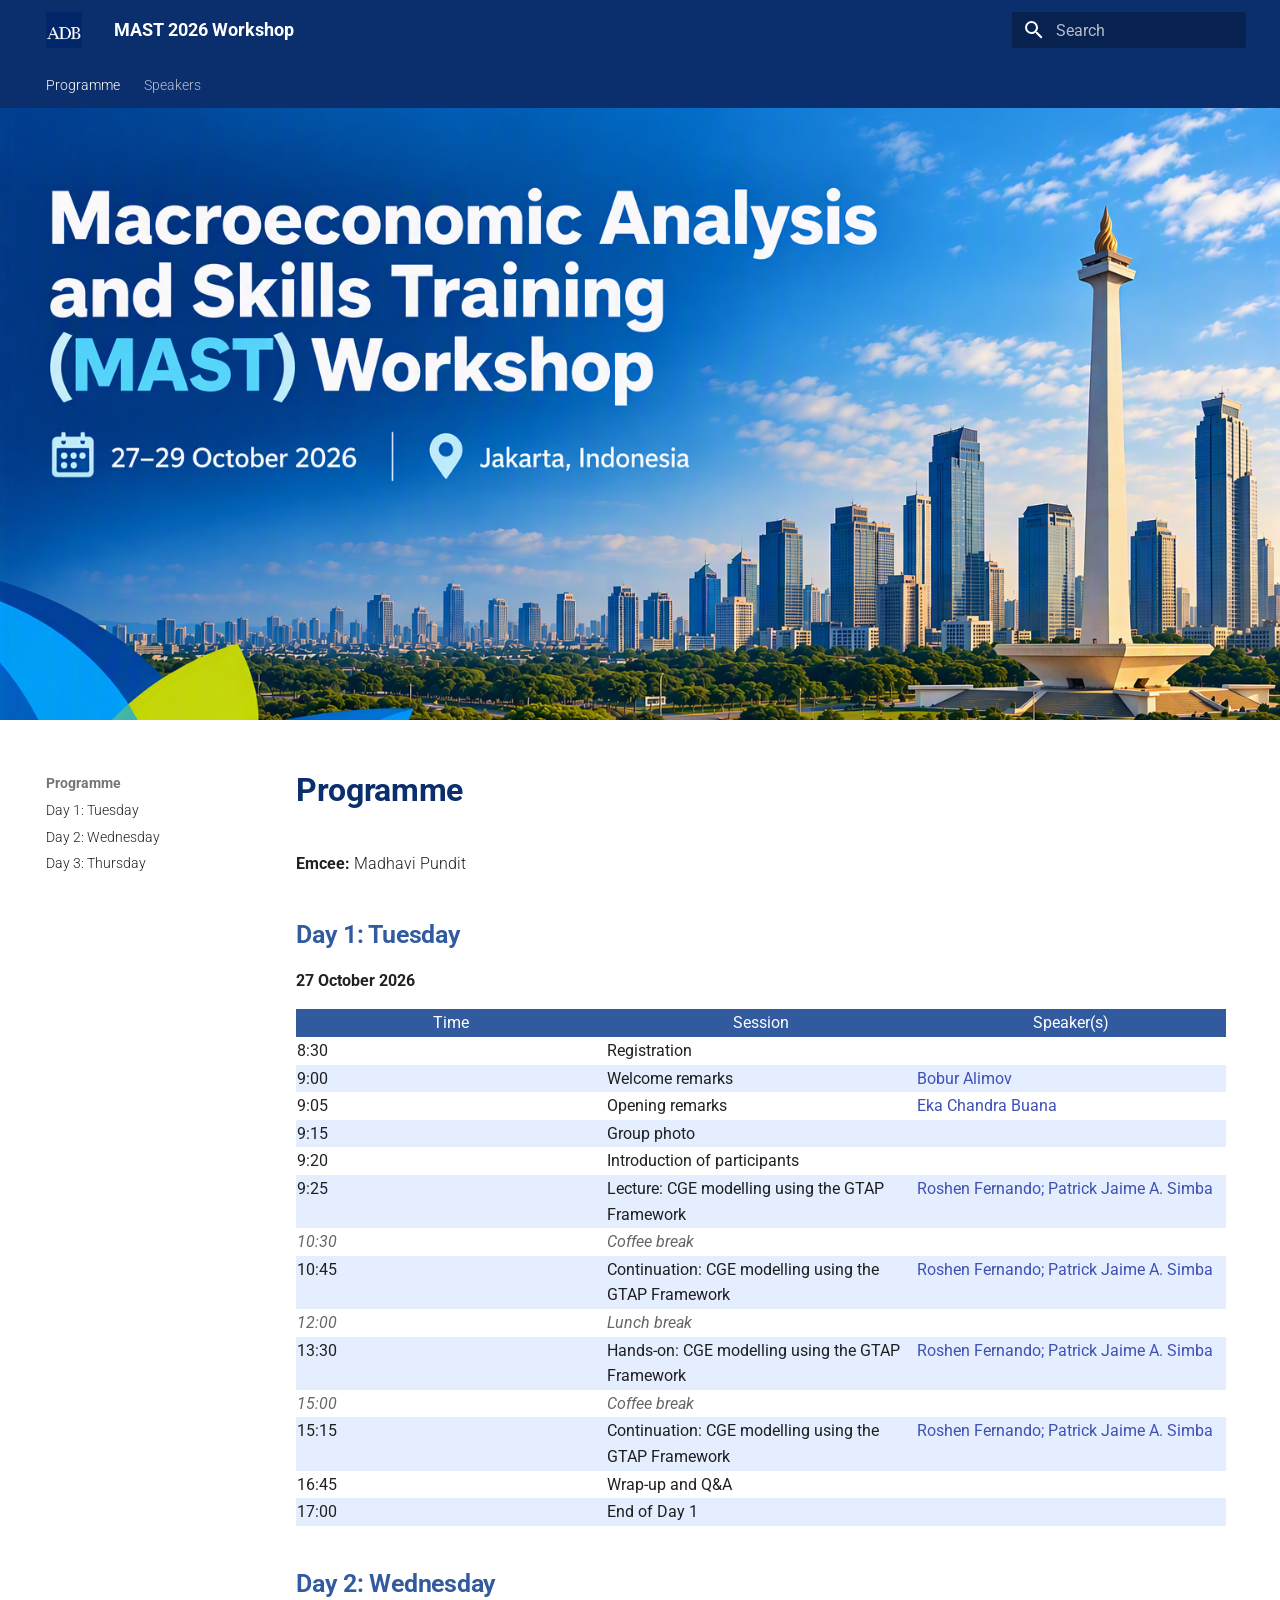
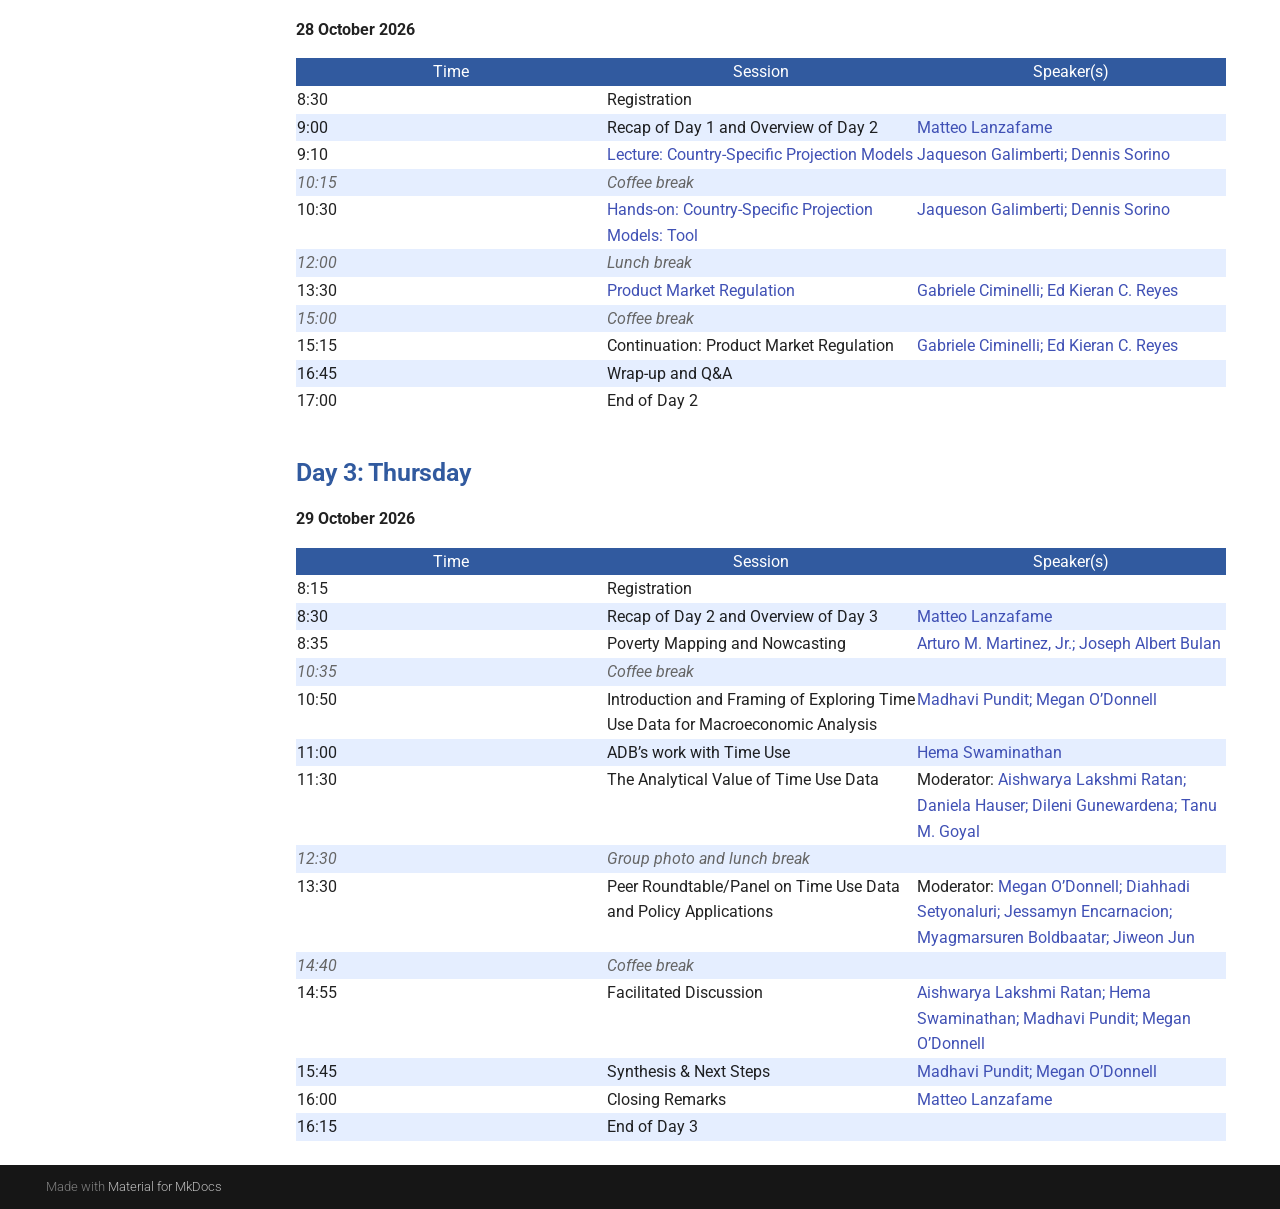
==== index.html @ a739a4a3 "Update index.html" ====
<!doctype html>
<html lang="en" class="no-js" xmlns:mso="urn:schemas-microsoft-com:office:office" xmlns:msdt="uuid:C2F41010-65B3-11d1-A29F-00AA00C14882">
  <head>
    
      <meta charset="utf-8">
      <meta name="viewport" content="width=device-width,initial-scale=1">
      
        <meta name="description" content="Macroeconomic Analysis and Skills Training Workshop">
      
      
      
      
      
        <link rel="next" href="speakers.html">
      
      
        
      
      
      <link rel="icon" href="assets/images/adb-logo.png">
      <meta name="generator" content="mkdocs-1.6.1, mkdocs-material-9.7.7">
    
    
      
        <title>MAST 2026 Workshop</title>
      
    
    
      <link rel="stylesheet" href="assets/stylesheets/main.ec1eaa64.min.css">
      
        
        <link rel="stylesheet" href="assets/stylesheets/palette.ab4e12ef.min.css">
      
      


    
    
      
    
    
      
        
        
        <link rel="preconnect" href="https://fonts.gstatic.com" crossorigin>
        <link rel="stylesheet" href="https://fonts.googleapis.com/css?family=Roboto:300,300i,400,400i,700,700i%7CRoboto+Mono:400,400i,700,700i&display=fallback">
        <style>:root{--md-text-font:"Roboto";--md-code-font:"Roboto Mono"}</style>
      
    
    
      <link rel="stylesheet" href="stylesheets/extra.css">
    
    <script>__md_scope=new URL(".",location),__md_hash=e=>[...e].reduce(((e,_)=>(e<<5)-e+_.charCodeAt(0)),0),__md_get=(e,_=localStorage,t=__md_scope)=>JSON.parse(_.getItem(t.pathname+"."+e)),__md_set=(e,_,t=localStorage,a=__md_scope)=>{try{t.setItem(a.pathname+"."+e,JSON.stringify(_))}catch(e){}}</script>
    
      

    
    
  
<!--[if gte mso 9]><xml>
<mso:CustomDocumentProperties>
<mso:ADBCountry msdt:dt="string"></mso:ADBCountry>
<mso:ia017ac09b1942648b563fe0b2b14d52 msdt:dt="string">ERMR|1b0f6326-b8c9-47db-9084-1685569433b2</mso:ia017ac09b1942648b563fe0b2b14d52>
<mso:d01a0ce1b141461dbfb235a3ab729a2c msdt:dt="string"></mso:d01a0ce1b141461dbfb235a3ab729a2c>
<mso:ADBDocumentSecurity msdt:dt="string"></mso:ADBDocumentSecurity>
<mso:ADBDepartmentOwner msdt:dt="string">4;#ERCD|ab3ec0c9-2ce1-477e-8dd0-15d1f7f6b467</mso:ADBDepartmentOwner>
<mso:MediaServiceImageTags msdt:dt="string"></mso:MediaServiceImageTags>
<mso:ADBDocumentLanguage msdt:dt="string">1;#English|16ac8743-31bb-43f8-9a73-533a041667d6</mso:ADBDocumentLanguage>
<mso:p030e467f78f45b4ae8f7e2c17ea4d82 msdt:dt="string"></mso:p030e467f78f45b4ae8f7e2c17ea4d82>
<mso:d61536b25a8a4fedb48bb564279be82a msdt:dt="string">ERCD|ab3ec0c9-2ce1-477e-8dd0-15d1f7f6b467</mso:d61536b25a8a4fedb48bb564279be82a>
<mso:ADBSector msdt:dt="string"></mso:ADBSector>
<mso:ADBDivision msdt:dt="string">7;#ERMR|1b0f6326-b8c9-47db-9084-1685569433b2</mso:ADBDivision>
<mso:a37ff23a602146d4934a49238d370ca5 msdt:dt="string"></mso:a37ff23a602146d4934a49238d370ca5>
<mso:k985dbdc596c44d7acaf8184f33920f0 msdt:dt="string"></mso:k985dbdc596c44d7acaf8184f33920f0>
<mso:j78542b1fffc4a1c84659474212e3133 msdt:dt="string">ERCD|ab3ec0c9-2ce1-477e-8dd0-15d1f7f6b467</mso:j78542b1fffc4a1c84659474212e3133>
<mso:lcf76f155ced4ddcb4097134ff3c332f msdt:dt="string"></mso:lcf76f155ced4ddcb4097134ff3c332f>
<mso:TaxCatchAll msdt:dt="string">4;#ERCD|ab3ec0c9-2ce1-477e-8dd0-15d1f7f6b467;#3;#ERCD|ab3ec0c9-2ce1-477e-8dd0-15d1f7f6b467;#1;#English|16ac8743-31bb-43f8-9a73-533a041667d6;#7;#ERMR|1b0f6326-b8c9-47db-9084-1685569433b2</mso:TaxCatchAll>
<mso:h00e4aaaf4624e24a7df7f06faa038c6 msdt:dt="string">English|16ac8743-31bb-43f8-9a73-533a041667d6</mso:h00e4aaaf4624e24a7df7f06faa038c6>
<mso:ADBDocumentType msdt:dt="string"></mso:ADBDocumentType>
</mso:CustomDocumentProperties>
</xml><![endif]-->
</head>
  
  
    
    
    
    
    
    <body dir="ltr" data-md-color-scheme="default" data-md-color-primary="indigo" data-md-color-accent="green">
  
    
    <input class="md-toggle" data-md-toggle="drawer" type="checkbox" id="__drawer" autocomplete="off">
    <input class="md-toggle" data-md-toggle="search" type="checkbox" id="__search" autocomplete="off">
    <label class="md-overlay" for="__drawer"></label>
    <div data-md-component="skip">
      
        
        <a href="#programme" class="md-skip">
          Skip to content
        </a>
      
    </div>
    <div data-md-component="announce">
      
    </div>
    
    
      

  

<header class="md-header md-header--shadow md-header--lifted" data-md-component="header">
  <nav class="md-header__inner md-grid" aria-label="Header">
    <a href="index.html" title="MAST 2026 Workshop" class="md-header__button md-logo" aria-label="MAST 2026 Workshop" data-md-component="logo">
      
  <img src="assets/images/adb-logo.png" alt="logo">

    </a>
    <label class="md-header__button md-icon" for="__drawer">
      
      <svg xmlns="http://www.w3.org/2000/svg" viewBox="0 0 24 24"><path d="M3 6h18v2H3zm0 5h18v2H3zm0 5h18v2H3z"/></svg>
    </label>
    <div class="md-header__title" data-md-component="header-title">
      <div class="md-header__ellipsis">
        <div class="md-header__topic">
          <span class="md-ellipsis">
            MAST 2026 Workshop
          </span>
        </div>
        <div class="md-header__topic" data-md-component="header-topic">
          <span class="md-ellipsis">
            
              Programme
            
          </span>
        </div>
      </div>
    </div>
    
      
    
    
    
    
      
      
        <label class="md-header__button md-icon" for="__search">
          
          <svg xmlns="http://www.w3.org/2000/svg" viewBox="0 0 24 24"><path d="M9.5 3A6.5 6.5 0 0 1 16 9.5c0 1.61-.59 3.09-1.56 4.23l.27.27h.79l5 5-1.5 1.5-5-5v-.79l-.27-.27A6.52 6.52 0 0 1 9.5 16 6.5 6.5 0 0 1 3 9.5 6.5 6.5 0 0 1 9.5 3m0 2C7 5 5 7 5 9.5S7 14 9.5 14 14 12 14 9.5 12 5 9.5 5"/></svg>
        </label>
        <div class="md-search" data-md-component="search" role="dialog">
  <label class="md-search__overlay" for="__search"></label>
  <div class="md-search__inner" role="search">
    <form class="md-search__form" name="search">
      <input type="text" class="md-search__input" name="query" aria-label="Search" placeholder="Search" autocapitalize="off" autocorrect="off" autocomplete="off" spellcheck="false" data-md-component="search-query" required>
      <label class="md-search__icon md-icon" for="__search">
        
        <svg xmlns="http://www.w3.org/2000/svg" viewBox="0 0 24 24"><path d="M9.5 3A6.5 6.5 0 0 1 16 9.5c0 1.61-.59 3.09-1.56 4.23l.27.27h.79l5 5-1.5 1.5-5-5v-.79l-.27-.27A6.52 6.52 0 0 1 9.5 16 6.5 6.5 0 0 1 3 9.5 6.5 6.5 0 0 1 9.5 3m0 2C7 5 5 7 5 9.5S7 14 9.5 14 14 12 14 9.5 12 5 9.5 5"/></svg>
        
        <svg xmlns="http://www.w3.org/2000/svg" viewBox="0 0 24 24"><path d="M20 11v2H8l5.5 5.5-1.42 1.42L4.16 12l7.92-7.92L13.5 5.5 8 11z"/></svg>
      </label>
      <nav class="md-search__options" aria-label="Search">
        
        <button type="reset" class="md-search__icon md-icon" title="Clear" aria-label="Clear" tabindex="-1">
          
          <svg xmlns="http://www.w3.org/2000/svg" viewBox="0 0 24 24"><path d="M19 6.41 17.59 5 12 10.59 6.41 5 5 6.41 10.59 12 5 17.59 6.41 19 12 13.41 17.59 19 19 17.59 13.41 12z"/></svg>
        </button>
      </nav>
      
    </form>
    <div class="md-search__output">
      <div class="md-search__scrollwrap" tabindex="0" data-md-scrollfix>
        <div class="md-search-result" data-md-component="search-result">
          <div class="md-search-result__meta">
            Initializing search
          </div>
          <ol class="md-search-result__list" role="presentation"></ol>
        </div>
      </div>
    </div>
  </div>
</div>
      
    
    
  </nav>
  
    
      
<nav class="md-tabs" aria-label="Tabs" data-md-component="tabs">
  <div class="md-grid">
    <ul class="md-tabs__list">
      
        
  
  
  
    
  
  
    <li class="md-tabs__item md-tabs__item--active">
      <a href="index.html" class="md-tabs__link">
        
  
  
    
  
  Programme

      </a>
    </li>
  

      
        
  
  
  
  
    <li class="md-tabs__item">
      <a href="speakers.html" class="md-tabs__link">
        
  
  
    
  
  Speakers

      </a>
    </li>
  

      
    </ul>
  </div>
</nav>
    
  
</header>
    
    <div class="md-container" data-md-component="container">
      
      
  
        
      
  
    <div class="mast-banner">
      <img src="assets/images/mast-2026-banner.png" alt="MAST 2026 Workshop, 27–29 October 2026, Jakarta, Indonesia">
    </div>
  

      <main class="md-main" data-md-component="main">
        <div class="md-main__inner md-grid">
          
            
              
              <div class="md-sidebar md-sidebar--primary" data-md-component="sidebar" data-md-type="navigation" >
                <div class="md-sidebar__scrollwrap">
                  <div class="md-sidebar__inner">
                    


  


<nav class="md-nav md-nav--primary md-nav--lifted" aria-label="Navigation" data-md-level="0">
  <label class="md-nav__title" for="__drawer">
    <a href="index.html" title="MAST 2026 Workshop" class="md-nav__button md-logo" aria-label="MAST 2026 Workshop" data-md-component="logo">
      
  <img src="assets/images/adb-logo.png" alt="logo">

    </a>
    MAST 2026 Workshop
  </label>
  
  <ul class="md-nav__list" data-md-scrollfix>
    
      
      
  
  
    
  
  
  
    <li class="md-nav__item md-nav__item--active">
      
      <input class="md-nav__toggle md-toggle" type="checkbox" id="__toc">
      
      
        
      
      
        <label class="md-nav__link md-nav__link--active" for="__toc">
          
  
  
  <span class="md-ellipsis">
    
  
    Programme
  

    
  </span>
  
  

          <span class="md-nav__icon md-icon"></span>
        </label>
      
      <a href="index.html" class="md-nav__link md-nav__link--active">
        
  
  
  <span class="md-ellipsis">
    
  
    Programme
  

    
  </span>
  
  

      </a>
      
        

<nav class="md-nav md-nav--secondary" aria-label="Programme">
  
  
  
    
  
  
    <label class="md-nav__title" for="__toc">
      <span class="md-nav__icon md-icon"></span>
      Programme
    </label>
    <ul class="md-nav__list" data-md-component="toc" data-md-scrollfix>
      
        <li class="md-nav__item">
  <a href="#day-1-tuesday" class="md-nav__link">
    <span class="md-ellipsis">
      
        Day 1: Tuesday
      
    </span>
  </a>
  
</li>
      
        <li class="md-nav__item">
  <a href="#day-2-wednesday" class="md-nav__link">
    <span class="md-ellipsis">
      
        Day 2: Wednesday
      
    </span>
  </a>
  
</li>
      
        <li class="md-nav__item">
  <a href="#day-3-thursday" class="md-nav__link">
    <span class="md-ellipsis">
      
        Day 3: Thursday
      
    </span>
  </a>
  
</li>
      
    </ul>
  
</nav>
      
    </li>
  

    
      
      
  
  
  
  
    <li class="md-nav__item">
      <a href="speakers.html" class="md-nav__link">
        
  
  
  <span class="md-ellipsis">
    
  
    Speakers
  

    
  </span>
  
  

      </a>
    </li>
  

    
  </ul>
</nav>
                  </div>
                </div>
              </div>
            
            
              
              <div class="md-sidebar md-sidebar--secondary" data-md-component="sidebar" data-md-type="toc" >
                <div class="md-sidebar__scrollwrap">
                  <div class="md-sidebar__inner">
                    

<nav class="md-nav md-nav--secondary" aria-label="Programme">
  
  
  
    
  
  
    <label class="md-nav__title" for="__toc">
      <span class="md-nav__icon md-icon"></span>
      Programme
    </label>
    <ul class="md-nav__list" data-md-component="toc" data-md-scrollfix>
      
        <li class="md-nav__item">
  <a href="#day-1-tuesday" class="md-nav__link">
    <span class="md-ellipsis">
      
        Day 1: Tuesday
      
    </span>
  </a>
  
</li>
      
        <li class="md-nav__item">
  <a href="#day-2-wednesday" class="md-nav__link">
    <span class="md-ellipsis">
      
        Day 2: Wednesday
      
    </span>
  </a>
  
</li>
      
        <li class="md-nav__item">
  <a href="#day-3-thursday" class="md-nav__link">
    <span class="md-ellipsis">
      
        Day 3: Thursday
      
    </span>
  </a>
  
</li>
      
    </ul>
  
</nav>
                  </div>
                </div>
              </div>
            
          
          
            <div class="md-content" data-md-component="content">
              
              <article class="md-content__inner md-typeset">
                
                  



<h1 id="programme">Programme</h1>
<p><strong>Emcee:</strong> Madhavi Pundit</p>
<h2 id="day-1-tuesday">Day 1: Tuesday</h2>
<p><strong>27 October 2026</strong></p>
<table class="schedule">
<thead><tr><th>Time</th><th>Session</th><th>Speaker(s)</th></tr></thead><tbody>
<tr><td>8:30</td><td>Registration</td><td></td></tr>
<tr><td>9:00</td><td>Welcome remarks</td><td><a href="../MAST2026/speakers.html#bobur-alimov">Bobur Alimov</td></tr>
<tr><td>9:05</td><td>Opening remarks</td><td><a href="../MAST2026/speakers.html#eka-chandra-buana">Eka Chandra Buana</td></tr>
<tr><td>9:15</td><td>Group photo</td><td></td></tr>
<tr><td>9:20</td><td>Introduction of participants</td><td></td></tr>
<tr><td>9:25</td><td>Lecture: CGE modelling using the GTAP Framework</td><td><a href="../MAST2026/speakers.html#roshen-fernando">Roshen Fernando; <a href="../MAST2026/speakers.html#patrick-jaime-a-simba">Patrick Jaime A. Simba</td></tr>
<tr class="break"><td>10:30</td><td>Coffee break</td><td></td></tr>
<tr><td>10:45</td><td>Continuation: CGE modelling using the GTAP Framework</td><td><a href="../MAST2026/speakers.html#roshen-fernando">Roshen Fernando; <a href="../MAST2026/speakers.html#patrick-jaime-a-simba">Patrick Jaime A. Simba</td></tr>
<tr class="break"><td>12:00</td><td>Lunch break</td><td></td></tr>
<tr><td>13:30</td><td>Hands-on: CGE modelling using the GTAP Framework</td><td><a href="../MAST2026/speakers.html#roshen-fernando">Roshen Fernando; <a href="../MAST2026/speakers.html#patrick-jaime-a-simba">Patrick Jaime A. Simba</td></tr>
<tr class="break"><td>15:00</td><td>Coffee break</td><td></td></tr>
<tr><td>15:15</td><td>Continuation: CGE modelling using the GTAP Framework</td><td><a href="../MAST2026/speakers.html#roshen-fernando">Roshen Fernando; <a href="../MAST2026/speakers.html#patrick-jaime-a-simba">Patrick Jaime A. Simba</td></tr>
<tr><td>16:45</td><td>Wrap-up and Q&A</td><td></td></tr>
<tr><td>17:00</td><td>End of Day 1</td><td></td></tr>
</tbody></table>

<h2 id="day-2-wednesday">Day 2: Wednesday</h2>
<p><strong>28 October 2026</strong></p>
<table class="schedule">
<thead><tr><th>Time</th><th>Session</th><th>Speaker(s)</th></tr></thead><tbody>
<tr><td>8:30</td><td>Registration</td><td></td></tr>
<tr><td>9:00</td><td>Recap of Day 1 and Overview of Day 2</td><td><a href="../MAST2026/speakers.html#matteo-lanzafame">Matteo Lanzafame</td></tr>
<tr><td>9:10</td><td><a href="../MAST2026/assets/materials/Day2-1_CPM Theory.pdf" target="_blank">Lecture: Country-Specific Projection Models</td><td><a href="../MAST2026/speakers.html#jaqueson-galimberti">Jaqueson Galimberti; <a href="../MAST2026/speakers.html#dennis-sorino">Dennis Sorino</td></tr>
<tr class="break"><td>10:15</td><td>Coffee break</td><td></td></tr>
<tr><td>10:30</td><td><a href="https://dsorino.github.io/CPM-tool-guide/index.html" target="_blank">Hands-on: Country-Specific Projection Models: Tool</td><td><a href="../MAST2026/speakers.html#jaqueson-galimberti">Jaqueson Galimberti; <a href="../MAST2026/speakers.html#dennis-sorino">Dennis Sorino</td></tr>
<tr class="break"><td>12:00</td><td>Lunch break</td><td></td></tr>
<tr><td>13:30</td><td><a href="../MAST2026/assets/materials/Day2-2_PRM.pdf" target="_blank">Product Market Regulation</td><td><a href="../MAST2026/speakers.html#gabriele-ciminelli">Gabriele Ciminelli; <a href="../MAST2026/speakers.html#ed-kieran-c-reyes">Ed Kieran C. Reyes</td></tr>
<tr class="break"><td>15:00</td><td>Coffee break</td><td></td></tr>
<tr><td>15:15</td><td>Continuation: Product Market Regulation</td><td><a href="../MAST2026/speakers.html#gabriele-ciminelli">Gabriele Ciminelli; <a href="../MAST2026/speakers.html#ed-kieran-c-reyes">Ed Kieran C. Reyes</td></tr>
<tr><td>16:45</td><td>Wrap-up and Q&A</td><td></td></tr>
<tr><td>17:00</td><td>End of Day 2</td><td></td></tr>
</tbody></table>

<h2 id="day-3-thursday">Day 3: Thursday</h2>
<p><strong>29 October 2026</strong></p>
<table class="schedule">
<thead><tr><th>Time</th><th>Session</th><th>Speaker(s)</th></tr></thead><tbody>
<tr><td>8:15</td><td>Registration</td><td></td></tr>
<tr><td>8:30</td><td>Recap of Day 2 and Overview of Day 3</td><td><a href="../MAST2026/speakers.html#matteo-lanzafame">Matteo Lanzafame</td></tr>
<tr><td>8:35</td><td>Poverty Mapping and Nowcasting</td><td><a href="../MAST2026/speakers.html#arturo-m-martinez-jr">Arturo M. Martinez, Jr.; <a href="../MAST2026/speakers.html#joseph-albert-bulan">Joseph Albert Bulan</td></tr>
<tr class="break"><td>10:35</td><td>Coffee break</td><td></td></tr>
<tr><td>10:50</td><td>Introduction and Framing of Exploring Time Use Data for Macroeconomic Analysis</td><td><a href="../MAST2026/speakers.html#madhavi-pundit">Madhavi Pundit; <a href="../MAST2026/speakers.html#megan-odonnell">Megan O’Donnell</td></tr>
<tr><td>11:00</td><td>ADB’s work with Time Use</td><td><a href="../MAST2026/speakers.html#hema-swaminathan">Hema Swaminathan</td></tr>
<tr><td>11:30</td><td>The Analytical Value of Time Use Data</td><td>Moderator: <a href="../MAST2026/speakers.html#aishwarya-lakshmi-ratan">Aishwarya Lakshmi Ratan; <a href="../MAST2026/speakers.html#daniela-hauser">Daniela Hauser; <a href="../MAST2026/speakers.html#dileni-gunewardena">Dileni Gunewardena; <a href="../MAST2026/speakers.html#tanu-m-goyal">Tanu M. Goyal</td></tr>
<tr class="break"><td>12:30</td><td>Group photo and lunch break</td><td></td></tr>
<tr><td>13:30</td><td>Peer Roundtable/Panel on Time Use Data and Policy Applications</td><td>Moderator: <a href="../MAST2026/speakers.html#megan-odonnell">Megan O’Donnell; <a href="../MAST2026/speakers.html#diahhadi-setyonaluri-ruri">Diahhadi Setyonaluri; <a href="../MAST2026/speakers.html#jessamyn-encarnacion">Jessamyn Encarnacion; <a href="../MAST2026/speakers.html#myagmarsuren-boldbaatar">Myagmarsuren Boldbaatar; <a href="../MAST2026/speakers.html#jiweon-jun">Jiweon Jun</td></tr>
<tr class="break"><td>14:40</td><td>Coffee break</td><td></td></tr>
<tr><td>14:55</td><td>Facilitated Discussion</td><td><a href="../MAST2026/speakers.html#aishwarya-lakshmi-ratan">Aishwarya Lakshmi Ratan; <a href="../MAST2026/speakers.html#hema-swaminathan">Hema Swaminathan; <a href="../MAST2026/speakers.html#madhavi-pundit">Madhavi Pundit; <a href="../MAST2026/speakers.html#megan-odonnell">Megan O’Donnell</td></tr>
<tr><td>15:45</td><td>Synthesis & Next Steps</td><td><a href="../MAST2026/speakers.html#matteo-lanzafame"><a href="../MAST2026/speakers.html#madhavi-pundit">Madhavi Pundit; <a href="../MAST2026/speakers.html#megan-odonnell">Megan O’Donnell</td></tr>
<tr><td>16:00</td><td>Closing Remarks</td><td><a href="../MAST2026/speakers.html#matteo-lanzafame">Matteo Lanzafame</td></tr>
<tr><td>16:15</td><td>End of Day 3</td><td></td></tr>
</tbody></table>












                
              </article>
            </div>
          
          
<script>var target=document.getElementById(location.hash.slice(1));target&&target.name&&(target.checked=target.name.startsWith("__tabbed_"))</script>
        </div>
        
          <button type="button" class="md-top md-icon" data-md-component="top" hidden>
  
  <svg xmlns="http://www.w3.org/2000/svg" viewBox="0 0 24 24"><path d="M13 20h-2V8l-5.5 5.5-1.42-1.42L12 4.16l7.92 7.92-1.42 1.42L13 8z"/></svg>
  Back to top
</button>
        
      </main>
      
        <footer class="md-footer">
  
  <div class="md-footer-meta md-typeset">
    <div class="md-footer-meta__inner md-grid">
      <div class="md-copyright">
  
  
    Made with
    <a href="https://squidfunk.github.io/mkdocs-material/" target="_blank" rel="noopener">
      Material for MkDocs
    </a>
  
</div>
      
    </div>
  </div>
</footer>
      
    </div>
    <div class="md-dialog" data-md-component="dialog">
      <div class="md-dialog__inner md-typeset"></div>
    </div>
    
    
    
      
      
      <script id="__config" type="application/json">{"annotate": null, "base": ".", "features": ["navigation.tabs", "navigation.tabs.sticky", "navigation.sections", "navigation.top", "content.tooltips"], "search": "assets/javascripts/workers/search.2c215733.min.js", "tags": null, "translations": {"clipboard.copied": "Copied to clipboard", "clipboard.copy": "Copy to clipboard", "search.result.more.one": "1 more on this page", "search.result.more.other": "# more on this page", "search.result.none": "No matching documents", "search.result.one": "1 matching document", "search.result.other": "# matching documents", "search.result.placeholder": "Type to start searching", "search.result.term.missing": "Missing", "select.version": "Select version"}, "version": null}</script>
    
    
      <script src="assets/javascripts/bundle.d7400e89.min.js"></script>
      
    
  </body>
</html>
---- assets/stylesheets/main.ec1eaa64.min.css ----
@charset "UTF-8";html{-webkit-text-size-adjust:none;-moz-text-size-adjust:none;text-size-adjust:none;box-sizing:border-box}*,:after,:before{box-sizing:inherit}@media (prefers-reduced-motion){*,:after,:before{transition:none!important}}body{margin:0}a,button,input,label{-webkit-tap-highlight-color:transparent}a{color:inherit;text-decoration:none}hr{border:0;box-sizing:initial;display:block;height:.05rem;overflow:visible;padding:0}small{font-size:80%}sub,sup{line-height:1em}img{border-style:none}table{border-collapse:initial;border-spacing:0}td,th{font-weight:400;vertical-align:top}button{background:#0000;border:0;font-family:inherit;font-size:inherit;margin:0;padding:0}input{border:0;outline:none}:root{--md-primary-fg-color:#4051b5;--md-primary-fg-color--light:#5d6cc0;--md-primary-fg-color--dark:#303fa1;--md-primary-bg-color:#fff;--md-primary-bg-color--light:#ffffffb3;--md-accent-fg-color:#526cfe;--md-accent-fg-color--transparent:#526cfe1a;--md-accent-bg-color:#fff;--md-accent-bg-color--light:#ffffffb3}[data-md-color-scheme=default]{color-scheme:light}[data-md-color-scheme=default] img[src$="#gh-dark-mode-only"],[data-md-color-scheme=default] img[src$="#only-dark"]{display:none}:root,[data-md-color-scheme=default]{--md-hue:225deg;--md-default-fg-color:#000000de;--md-default-fg-color--light:#0000008a;--md-default-fg-color--lighter:#00000052;--md-default-fg-color--lightest:#00000012;--md-default-bg-color:#fff;--md-default-bg-color--light:#ffffffb3;--md-default-bg-color--lighter:#ffffff4d;--md-default-bg-color--lightest:#ffffff1f;--md-code-fg-color:#36464e;--md-code-bg-color:#f5f5f5;--md-code-bg-color--light:#f5f5f5b3;--md-code-bg-color--lighter:#f5f5f54d;--md-code-hl-color:#4287ff;--md-code-hl-color--light:#4287ff1a;--md-code-hl-number-color:#d52a2a;--md-code-hl-special-color:#db1457;--md-code-hl-function-color:#a846b9;--md-code-hl-constant-color:#6e59d9;--md-code-hl-keyword-color:#3f6ec6;--md-code-hl-string-color:#1c7d4d;--md-code-hl-name-color:var(--md-code-fg-color);--md-code-hl-operator-color:var(--md-default-fg-color--light);--md-code-hl-punctuation-color:var(--md-default-fg-color--light);--md-code-hl-comment-color:var(--md-default-fg-color--light);--md-code-hl-generic-color:var(--md-default-fg-color--light);--md-code-hl-variable-color:var(--md-default-fg-color--light);--md-typeset-color:var(--md-default-fg-color);--md-typeset-a-color:var(--md-primary-fg-color);--md-typeset-del-color:#f5503d26;--md-typeset-ins-color:#0bd57026;--md-typeset-kbd-color:#fafafa;--md-typeset-kbd-accent-color:#fff;--md-typeset-kbd-border-color:#b8b8b8;--md-typeset-mark-color:#ffff0080;--md-typeset-table-color:#0000001f;--md-typeset-table-color--light:rgba(0,0,0,.035);--md-admonition-fg-color:var(--md-default-fg-color);--md-admonition-bg-color:var(--md-default-bg-color);--md-warning-fg-color:#000000de;--md-warning-bg-color:#ff9;--md-footer-fg-color:#fff;--md-footer-fg-color--light:#ffffffb3;--md-footer-fg-color--lighter:#ffffff73;--md-footer-bg-color:#000000de;--md-footer-bg-color--dark:#00000052;--md-shadow-z1:0 0.2rem 0.5rem #0000000d,0 0 0.05rem #0000001a;--md-shadow-z2:0 0.2rem 0.5rem #0000001a,0 0 0.05rem #00000040;--md-shadow-z3:0 0.2rem 0.5rem #0003,0 0 0.05rem #00000059}.md-icon svg{fill:currentcolor;display:block;height:1.2rem;width:1.2rem}body{-webkit-font-smoothing:antialiased;-moz-osx-font-smoothing:grayscale;--md-text-font-family:var(--md-text-font,_),-apple-system,BlinkMacSystemFont,Helvetica,Arial,sans-serif;--md-code-font-family:var(--md-code-font,_),SFMono-Regular,Consolas,Menlo,monospace}aside,body,input{font-feature-settings:"kern","liga";color:var(--md-typeset-color);font-family:var(--md-text-font-family)}code,kbd,pre{font-feature-settings:"kern";font-family:var(--md-code-font-family)}:root{--md-typeset-table-sort-icon:url('data:image/svg+xml;charset=utf-8,<svg xmlns="http://www.w3.org/2000/svg" viewBox="0 0 24 24"><path d="m18 21-4-4h3V7h-3l4-4 4 4h-3v10h3M2 19v-2h10v2M2 13v-2h7v2M2 7V5h4v2z"/></svg>');--md-typeset-table-sort-icon--asc:url('data:image/svg+xml;charset=utf-8,<svg xmlns="http://www.w3.org/2000/svg" viewBox="0 0 24 24"><path d="M19 17h3l-4 4-4-4h3V3h2M2 17h10v2H2M6 5v2H2V5m0 6h7v2H2z"/></svg>');--md-typeset-table-sort-icon--desc:url('data:image/svg+xml;charset=utf-8,<svg xmlns="http://www.w3.org/2000/svg" viewBox="0 0 24 24"><path d="M19 7h3l-4-4-4 4h3v14h2M2 17h10v2H2M6 5v2H2V5m0 6h7v2H2z"/></svg>')}.md-typeset{-webkit-print-color-adjust:exact;color-adjust:exact;font-size:.8rem;line-height:1.6;overflow-wrap:break-word}@media print{.md-typeset{font-size:.68rem}}.md-typeset blockquote,.md-typeset dl,.md-typeset figure,.md-typeset ol,.md-typeset pre,.md-typeset ul{margin-bottom:1em;margin-top:1em}.md-typeset h1{color:var(--md-default-fg-color--light);font-size:2em;line-height:1.3;margin:0 0 1.25em}.md-typeset h1,.md-typeset h2{font-weight:300;letter-spacing:-.01em}.md-typeset h2{font-size:1.5625em;line-height:1.4;margin:1.6em 0 .64em}.md-typeset h3{font-size:1.25em;font-weight:400;letter-spacing:-.01em;line-height:1.5;margin:1.6em 0 .8em}.md-typeset h2+h3{margin-top:.8em}.md-typeset h4{font-weight:700;letter-spacing:-.01em;margin:1em 0}.md-typeset h5,.md-typeset h6{color:var(--md-default-fg-color--light);font-size:.8em;font-weight:700;letter-spacing:-.01em;margin:1.25em 0}.md-typeset h5{text-transform:uppercase}.md-typeset h5 code{text-transform:none}.md-typeset hr{border-bottom:.05rem solid var(--md-default-fg-color--lightest);display:flow-root;margin:1.5em 0}.md-typeset a{color:var(--md-typeset-a-color);word-break:break-word}.md-typeset a,.md-typeset a:before{transition:color 125ms}.md-typeset a:focus,.md-typeset a:hover{color:var(--md-accent-fg-color)}.md-typeset a:focus code,.md-typeset a:hover code{background-color:var(--md-accent-fg-color--transparent);color:var(--md-accent-fg-color)}.md-typeset a code{color:var(--md-typeset-a-color)}.md-typeset a.focus-visible{outline-color:var(--md-accent-fg-color);outline-offset:.2rem}.md-typeset code,.md-typeset kbd,.md-typeset pre{color:var(--md-code-fg-color);direction:ltr;font-variant-ligatures:none;transition:background-color 125ms}@media print{.md-typeset code,.md-typeset kbd,.md-typeset pre{white-space:pre-wrap}}.md-typeset code{background-color:var(--md-code-bg-color);border-radius:.1rem;-webkit-box-decoration-break:clone;box-decoration-break:clone;font-size:.85em;padding:0 .2941176471em;transition:color 125ms,background-color 125ms;word-break:break-word}.md-typeset code:not(.focus-visible){-webkit-tap-highlight-color:transparent;outline:none}.md-typeset pre{display:flow-root;line-height:1.4;position:relative}.md-typeset pre>code{-webkit-box-decoration-break:slice;box-decoration-break:slice;box-shadow:none;display:block;margin:0;outline-color:var(--md-accent-fg-color);overflow:auto;padding:.7720588235em 1.1764705882em;scrollbar-color:var(--md-default-fg-color--lighter) #0000;scrollbar-width:thin;touch-action:auto;word-break:normal}.md-typeset pre>code:hover{scrollbar-color:var(--md-accent-fg-color) #0000}.md-typeset pre>code::-webkit-scrollbar{height:.2rem;width:.2rem}.md-typeset pre>code::-webkit-scrollbar-thumb{background-color:var(--md-default-fg-color--lighter)}.md-typeset pre>code::-webkit-scrollbar-thumb:hover{background-color:var(--md-accent-fg-color)}.md-typeset kbd{background-color:var(--md-typeset-kbd-color);border-radius:.1rem;box-shadow:0 .1rem 0 .05rem var(--md-typeset-kbd-border-color),0 .1rem 0 var(--md-typeset-kbd-border-color),0 -.1rem .2rem var(--md-typeset-kbd-accent-color) inset;color:var(--md-default-fg-color);display:inline-block;font-size:.75em;padding:0 .6666666667em;vertical-align:text-top;word-break:break-word}.md-typeset mark{background-color:var(--md-typeset-mark-color);-webkit-box-decoration-break:clone;box-decoration-break:clone;color:inherit;word-break:break-word}.md-typeset abbr{cursor:help;text-decoration:none}.md-typeset [data-preview],.md-typeset abbr{border-bottom:.05rem dotted var(--md-default-fg-color--light)}.md-typeset small{opacity:.75}[dir=ltr] .md-typeset sub,[dir=ltr] .md-typeset sup{margin-left:.078125em}[dir=rtl] .md-typeset sub,[dir=rtl] .md-typeset sup{margin-right:.078125em}[dir=ltr] .md-typeset blockquote{padding-left:.6rem}[dir=rtl] .md-typeset blockquote{padding-right:.6rem}[dir=ltr] .md-typeset blockquote{border-left:.2rem solid var(--md-default-fg-color--lighter)}[dir=rtl] .md-typeset blockquote{border-right:.2rem solid var(--md-default-fg-color--lighter)}.md-typeset blockquote{color:var(--md-default-fg-color--light);margin-left:0;margin-right:0}.md-typeset ul{list-style-type:disc}.md-typeset ul[type]{list-style-type:revert-layer}[dir=ltr] .md-typeset ol,[dir=ltr] .md-typeset ul{margin-left:.625em}[dir=rtl] .md-typeset ol,[dir=rtl] .md-typeset ul{margin-right:.625em}.md-typeset ol,.md-typeset ul{padding:0}.md-typeset ol:not([hidden]),.md-typeset ul:not([hidden]){display:flow-root}.md-typeset ol ol,.md-typeset ul ol{list-style-type:lower-alpha}.md-typeset ol ol ol,.md-typeset ul ol ol{list-style-type:lower-roman}.md-typeset ol ol ol ol,.md-typeset ul ol ol ol{list-style-type:upper-alpha}.md-typeset ol ol ol ol ol,.md-typeset ul ol ol ol ol{list-style-type:upper-roman}.md-typeset ol[type],.md-typeset ul[type]{list-style-type:revert-layer}[dir=ltr] .md-typeset ol li,[dir=ltr] .md-typeset ul li{margin-left:1.25em}[dir=rtl] .md-typeset ol li,[dir=rtl] .md-typeset ul li{margin-right:1.25em}.md-typeset ol li,.md-typeset ul li{margin-bottom:.5em}.md-typeset ol li blockquote,.md-typeset ol li p,.md-typeset ul li blockquote,.md-typeset ul li p{margin:.5em 0}.md-typeset ol li:last-child,.md-typeset ul li:last-child{margin-bottom:0}[dir=ltr] .md-typeset ol li ol,[dir=ltr] .md-typeset ol li ul,[dir=ltr] .md-typeset ul li ol,[dir=ltr] .md-typeset ul li ul{margin-left:.625em}[dir=rtl] .md-typeset ol li ol,[dir=rtl] .md-typeset ol li ul,[dir=rtl] .md-typeset ul li ol,[dir=rtl] .md-typeset ul li ul{margin-right:.625em}.md-typeset ol li ol,.md-typeset ol li ul,.md-typeset ul li ol,.md-typeset ul li ul{margin-bottom:.5em;margin-top:.5em}[dir=ltr] .md-typeset dd{margin-left:1.875em}[dir=rtl] .md-typeset dd{margin-right:1.875em}.md-typeset dd{margin-bottom:1.5em;margin-top:1em}.md-typeset img,.md-typeset svg,.md-typeset video{height:auto;max-width:100%}.md-typeset img[align=left]{margin:1em 1em 1em 0}.md-typeset img[align=right]{margin:1em 0 1em 1em}.md-typeset img[align]:only-child{margin-top:0}.md-typeset figure{display:flow-root;margin:1em auto;max-width:100%;text-align:center;width:fit-content}.md-typeset figure img{display:block;margin:0 auto}.md-typeset figcaption{font-style:italic;margin:1em auto;max-width:24rem}.md-typeset iframe{max-width:100%}.md-typeset table:not([class]){background-color:var(--md-default-bg-color);border:.05rem solid var(--md-typeset-table-color);border-radius:.1rem;display:inline-block;font-size:.64rem;max-width:100%;overflow:auto;touch-action:auto}@media print{.md-typeset table:not([class]){display:table}}.md-typeset table:not([class])+*{margin-top:1.5em}.md-typeset table:not([class]) td>:first-child,.md-typeset table:not([class]) th>:first-child{margin-top:0}.md-typeset table:not([class]) td>:last-child,.md-typeset table:not([class]) th>:last-child{margin-bottom:0}.md-typeset table:not([class]) td:not([align]),.md-typeset table:not([class]) th:not([align]){text-align:left}[dir=rtl] .md-typeset table:not([class]) td:not([align]),[dir=rtl] .md-typeset table:not([class]) th:not([align]){text-align:right}.md-typeset table:not([class]) th{font-weight:700;min-width:5rem;padding:.9375em 1.25em;vertical-align:top}.md-typeset table:not([class]) td{border-top:.05rem solid var(--md-typeset-table-color);padding:.9375em 1.25em;vertical-align:top}.md-typeset table:not([class]) tbody tr{transition:background-color 125ms}.md-typeset table:not([class]) tbody tr:hover{background-color:var(--md-typeset-table-color--light);box-shadow:0 .05rem 0 var(--md-default-bg-color) inset}.md-typeset table:not([class]) a{word-break:normal}.md-typeset table th[role=columnheader]{cursor:pointer}[dir=ltr] .md-typeset table th[role=columnheader]:after{margin-left:.5em}[dir=rtl] .md-typeset table th[role=columnheader]:after{margin-right:.5em}.md-typeset table th[role=columnheader]:after{content:"";display:inline-block;height:1.2em;-webkit-mask-image:var(--md-typeset-table-sort-icon);mask-image:var(--md-typeset-table-sort-icon);-webkit-mask-repeat:no-repeat;mask-repeat:no-repeat;-webkit-mask-size:contain;mask-size:contain;transition:background-color 125ms;vertical-align:text-bottom;width:1.2em}.md-typeset table th[role=columnheader]:hover:after{background-color:var(--md-default-fg-color--lighter)}.md-typeset table th[role=columnheader][aria-sort=ascending]:after{background-color:var(--md-default-fg-color--light);-webkit-mask-image:var(--md-typeset-table-sort-icon--asc);mask-image:var(--md-typeset-table-sort-icon--asc)}.md-typeset table th[role=columnheader][aria-sort=descending]:after{background-color:var(--md-default-fg-color--light);-webkit-mask-image:var(--md-typeset-table-sort-icon--desc);mask-image:var(--md-typeset-table-sort-icon--desc)}.md-typeset__scrollwrap{margin:1em -.8rem;overflow-x:auto;touch-action:auto}.md-typeset__table{display:inline-block;margin-bottom:.5em;padding:0 .8rem}@media print{.md-typeset__table{display:block}}html .md-typeset__table table{display:table;margin:0;overflow:hidden;width:100%}@media screen and (max-width:44.984375em){.md-content__inner>pre{margin:1em -.8rem}.md-content__inner>pre code{border-radius:0}}.md-typeset .md-author{border-radius:100%;display:block;flex-shrink:0;height:1.6rem;overflow:hidden;position:relative;transition:color 125ms,transform 125ms;width:1.6rem}.md-typeset .md-author img{display:block}.md-typeset .md-author--more{background:var(--md-default-fg-color--lightest);color:var(--md-default-fg-color--lighter);font-size:.6rem;font-weight:700;line-height:1.6rem;text-align:center}.md-typeset .md-author--long{height:2.4rem;width:2.4rem}.md-typeset a.md-author{transform:scale(1)}.md-typeset a.md-author img{border-radius:100%;filter:grayscale(100%) opacity(75%);transition:filter 125ms}.md-typeset a.md-author:focus,.md-typeset a.md-author:hover{transform:scale(1.1);z-index:1}.md-typeset a.md-author:focus img,.md-typeset a.md-author:hover img{filter:grayscale(0)}.md-banner{background-color:var(--md-footer-bg-color);color:var(--md-footer-fg-color);overflow:auto}@media print{.md-banner{display:none}}.md-banner--warning{background-color:var(--md-warning-bg-color);color:var(--md-warning-fg-color)}.md-banner__inner{font-size:.7rem;margin:.6rem auto;padding:0 .8rem}[dir=ltr] .md-banner__button{float:right}[dir=rtl] .md-banner__button{float:left}.md-banner__button{color:inherit;cursor:pointer;transition:opacity .25s}.no-js .md-banner__button{display:none}.md-banner__button:hover{opacity:.7}html{font-size:125%;height:100%;overflow-x:hidden}@media screen and (min-width:100em){html{font-size:137.5%}}@media screen and (min-width:125em){html{font-size:150%}}body{background-color:var(--md-default-bg-color);display:flex;flex-direction:column;font-size:.5rem;min-height:100%;position:relative;width:100%}@media print{body{display:block}}@media screen and (max-width:59.984375em){body[data-md-scrolllock]{position:fixed}}.md-grid{margin-left:auto;margin-right:auto;max-width:61rem}.md-container{display:flex;flex-direction:column;flex-grow:1}@media print{.md-container{display:block}}.md-main{flex-grow:1}.md-main__inner{display:flex;height:100%;margin-top:1.5rem}.md-ellipsis{overflow:hidden;text-overflow:ellipsis}.md-toggle{display:none}.md-option{height:0;opacity:0;position:absolute;width:0}.md-option:checked+label:not([hidden]){display:block}.md-option.focus-visible+label{outline-color:var(--md-accent-fg-color);outline-style:auto}.md-skip{background-color:var(--md-default-fg-color);border-radius:.1rem;color:var(--md-default-bg-color);font-size:.64rem;margin:.5rem;opacity:0;outline-color:var(--md-accent-fg-color);padding:.3rem .5rem;position:fixed;transform:translateY(.4rem);z-index:-1}.md-skip:focus{opacity:1;transform:translateY(0);transition:transform .25s cubic-bezier(.4,0,.2,1),opacity 175ms 75ms;z-index:10}@page{margin:25mm}:root{--md-clipboard-icon:url('data:image/svg+xml;charset=utf-8,<svg xmlns="http://www.w3.org/2000/svg" viewBox="0 0 24 24"><path d="M19 21H8V7h11m0-2H8a2 2 0 0 0-2 2v14a2 2 0 0 0 2 2h11a2 2 0 0 0 2-2V7a2 2 0 0 0-2-2m-3-4H4a2 2 0 0 0-2 2v14h2V3h12z"/></svg>')}.md-clipboard{border-radius:.1rem;color:var(--md-default-fg-color--lightest);cursor:pointer;height:1.5em;outline-color:var(--md-accent-fg-color);outline-offset:.1rem;transition:color .25s;width:1.5em;z-index:1}@media print{.md-clipboard{display:none}}.md-clipboard:not(.focus-visible){-webkit-tap-highlight-color:transparent;outline:none}:hover>.md-clipboard{color:var(--md-default-fg-color--light)}.md-clipboard:focus,.md-clipboard:hover{color:var(--md-accent-fg-color)}.md-clipboard:after{background-color:currentcolor;content:"";display:block;height:1.125em;margin:0 auto;-webkit-mask-image:var(--md-clipboard-icon);mask-image:var(--md-clipboard-icon);-webkit-mask-position:center;mask-position:center;-webkit-mask-repeat:no-repeat;mask-repeat:no-repeat;-webkit-mask-size:contain;mask-size:contain;width:1.125em}.md-clipboard--inline{cursor:pointer}.md-clipboard--inline code{transition:color .25s,background-color .25s}.md-clipboard--inline:focus code,.md-clipboard--inline:hover code{background-color:var(--md-accent-fg-color--transparent);color:var(--md-accent-fg-color)}:root{--md-code-select-icon:url('data:image/svg+xml;charset=utf-8,<svg xmlns="http://www.w3.org/2000/svg" viewBox="0 0 24 24"><path d="M19 19h-4v2h4c1.1 0 2-.9 2-2v-4h-2m0-12h-4v2h4v4h2V5c0-1.1-.9-2-2-2M5 5h4V3H5c-1.1 0-2 .9-2 2v4h2m0 6H3v4c0 1.1.9 2 2 2h4v-2H5zm2-4h2v2H7zm4 0h2v2h-2zm4 0h2v2h-2zM7 7h2v2H7zm4 0h2v2h-2zm4 0h2v2h-2zm-8 8h2v2H7zm4 0h2v2h-2zm4 0h2v2h-2z"/></svg>');--md-code-copy-icon:url('data:image/svg+xml;charset=utf-8,<svg xmlns="http://www.w3.org/2000/svg" viewBox="0 0 24 24"><path d="M19 21H8V7h11m0-2H8a2 2 0 0 0-2 2v14a2 2 0 0 0 2 2h11a2 2 0 0 0 2-2V7a2 2 0 0 0-2-2m-3-4H4a2 2 0 0 0-2 2v14h2V3h12z"/></svg>')}.md-typeset .md-code__content{display:grid}.md-code__nav{background-color:var(--md-code-bg-color--lighter);border-radius:.1rem;display:flex;gap:.2rem;padding:.2rem;position:absolute;right:.25em;top:.25em;transition:background-color .25s;z-index:1}:hover>.md-code__nav{background-color:var(--md-code-bg-color--light)}.md-code__button{color:var(--md-default-fg-color--lightest);cursor:pointer;display:block;height:1.5em;outline-color:var(--md-accent-fg-color);outline-offset:.1rem;transition:color .25s;width:1.5em}:hover>*>.md-code__button{color:var(--md-default-fg-color--light)}.md-code__button.focus-visible,.md-code__button:hover{color:var(--md-accent-fg-color)}.md-code__button--active{color:var(--md-default-fg-color)!important}.md-code__button:after{background-color:currentcolor;content:"";display:block;height:1.125em;margin:0 auto;-webkit-mask-position:center;mask-position:center;-webkit-mask-repeat:no-repeat;mask-repeat:no-repeat;-webkit-mask-size:contain;mask-size:contain;width:1.125em}.md-code__button[data-md-type=select]:after{-webkit-mask-image:var(--md-code-select-icon);mask-image:var(--md-code-select-icon)}.md-code__button[data-md-type=copy]:after{-webkit-mask-image:var(--md-code-copy-icon);mask-image:var(--md-code-copy-icon)}@keyframes consent{0%{opacity:0;transform:translateY(100%)}to{opacity:1;transform:translateY(0)}}@keyframes overlay{0%{opacity:0}to{opacity:1}}.md-consent__overlay{animation:overlay .25s both;-webkit-backdrop-filter:blur(.1rem);backdrop-filter:blur(.1rem);background-color:#0000008a;height:100%;opacity:1;position:fixed;top:0;width:100%;z-index:5}.md-consent__inner{animation:consent .5s cubic-bezier(.1,.7,.1,1) both;background-color:var(--md-default-bg-color);border:0;border-radius:.1rem;bottom:0;box-shadow:0 0 .2rem #0000001a,0 .2rem .4rem #0003;max-height:100%;overflow:auto;padding:0;position:fixed;width:100%;z-index:5}.md-consent__form{padding:.8rem}.md-consent__settings{display:none;margin:1em 0}input:checked+.md-consent__settings{display:block}.md-consent__controls{margin-bottom:.8rem}.md-typeset .md-consent__controls .md-button{display:inline}@media screen and (max-width:44.984375em){.md-typeset .md-consent__controls .md-button{display:block;margin-top:.4rem;text-align:center;width:100%}}.md-consent label{cursor:pointer}.md-content{flex-grow:1;min-width:0}.md-content__inner{margin:0 .8rem 1.2rem;padding-top:.6rem}@media screen and (min-width:76.25em){[dir=ltr] .md-sidebar--primary:not([hidden])~.md-content>.md-content__inner{margin-left:1.2rem}[dir=ltr] .md-sidebar--secondary:not([hidden])~.md-content>.md-content__inner,[dir=rtl] .md-sidebar--primary:not([hidden])~.md-content>.md-content__inner{margin-right:1.2rem}[dir=rtl] .md-sidebar--secondary:not([hidden])~.md-content>.md-content__inner{margin-left:1.2rem}}.md-content__inner:before{content:"";display:block;height:.4rem}.md-content__inner>:last-child{margin-bottom:0}[dir=ltr] .md-content__button{float:right}[dir=rtl] .md-content__button{float:left}[dir=ltr] .md-content__button{margin-left:.4rem}[dir=rtl] .md-content__button{margin-right:.4rem}.md-content__button{margin:.4rem 0;padding:0}@media print{.md-content__button{display:none}}.md-typeset .md-content__button{color:var(--md-default-fg-color--lighter)}.md-content__button svg{display:inline;vertical-align:top}[dir=rtl] .md-content__button svg{transform:scaleX(-1)}[dir=ltr] .md-dialog{right:.8rem}[dir=rtl] .md-dialog{left:.8rem}.md-dialog{background-color:var(--md-default-fg-color);border-radius:.1rem;bottom:.8rem;box-shadow:var(--md-shadow-z3);min-width:11.1rem;opacity:0;padding:.4rem .6rem;pointer-events:none;position:fixed;transform:translateY(100%);transition:transform 0ms .4s,opacity .4s;z-index:4}@media print{.md-dialog{display:none}}.md-dialog--active{opacity:1;pointer-events:auto;transform:translateY(0);transition:transform .4s cubic-bezier(.075,.85,.175,1),opacity .4s}.md-dialog__inner{color:var(--md-default-bg-color);font-size:.7rem}.md-feedback{margin:2em 0 1em;text-align:center}.md-feedback fieldset{border:none;margin:0;padding:0}.md-feedback__title{font-weight:700;margin:1em auto}.md-feedback__inner{position:relative}.md-feedback__list{display:flex;flex-wrap:wrap;place-content:baseline center;position:relative}.md-feedback__list:hover .md-icon:not(:disabled){color:var(--md-default-fg-color--lighter)}:disabled .md-feedback__list{min-height:1.8rem}.md-feedback__icon{color:var(--md-default-fg-color--light);cursor:pointer;flex-shrink:0;margin:0 .1rem;transition:color 125ms}.md-feedback__icon:not(:disabled).md-icon:hover{color:var(--md-accent-fg-color)}.md-feedback__icon:disabled{color:var(--md-default-fg-color--lightest);pointer-events:none}.md-feedback__note{opacity:0;position:relative;transform:translateY(.4rem);transition:transform .4s cubic-bezier(.1,.7,.1,1),opacity .15s}.md-feedback__note>*{margin:0 auto;max-width:16rem}:disabled .md-feedback__note{opacity:1;transform:translateY(0)}@media print{.md-feedback{display:none}}.md-footer{background-color:var(--md-footer-bg-color);color:var(--md-footer-fg-color)}@media print{.md-footer{display:none}}.md-footer__inner{justify-content:space-between;overflow:auto;padding:.2rem}.md-footer__inner:not([hidden]){display:flex}.md-footer__link{align-items:end;display:flex;flex-grow:0.01;margin-bottom:.4rem;margin-top:1rem;max-width:100%;outline-color:var(--md-accent-fg-color);overflow:hidden;transition:opacity .25s}.md-footer__link:focus,.md-footer__link:hover{opacity:.7}[dir=rtl] .md-footer__link svg{transform:scaleX(-1)}@media screen and (max-width:44.984375em){.md-footer__link--prev{flex-shrink:0}.md-footer__link--prev .md-footer__title{display:none}}[dir=ltr] .md-footer__link--next{margin-left:auto}[dir=rtl] .md-footer__link--next{margin-right:auto}.md-footer__link--next{text-align:right}[dir=rtl] .md-footer__link--next{text-align:left}.md-footer__title{flex-grow:1;font-size:.9rem;margin-bottom:.7rem;max-width:calc(100% - 2.4rem);padding:0 1rem;white-space:nowrap}.md-footer__button{margin:.2rem;padding:.4rem}.md-footer__direction{font-size:.64rem;opacity:.7}.md-footer-meta{background-color:var(--md-footer-bg-color--dark)}.md-footer-meta__inner{display:flex;flex-wrap:wrap;justify-content:space-between;padding:.2rem}html .md-footer-meta.md-typeset a{color:var(--md-footer-fg-color--light)}html .md-footer-meta.md-typeset a:focus,html .md-footer-meta.md-typeset a:hover{color:var(--md-footer-fg-color)}.md-copyright{color:var(--md-footer-fg-color--lighter);font-size:.64rem;margin:auto .6rem;padding:.4rem 0;width:100%}@media screen and (min-width:45em){.md-copyright{width:auto}}.md-copyright__highlight{color:var(--md-footer-fg-color--light)}.md-social{display:inline-flex;gap:.2rem;margin:0 .4rem;padding:.2rem 0 .6rem}@media screen and (min-width:45em){.md-social{padding:.6rem 0}}.md-social__link{display:inline-block;height:1.6rem;text-align:center;width:1.6rem}.md-social__link:before{line-height:1.9}.md-social__link svg{fill:currentcolor;max-height:.8rem;vertical-align:-25%}.md-typeset .md-button{border:.1rem solid;border-radius:.1rem;color:var(--md-primary-fg-color);cursor:pointer;display:inline-block;font-weight:700;padding:.625em 2em;transition:color 125ms,background-color 125ms,border-color 125ms}.md-typeset .md-button--primary{background-color:var(--md-primary-fg-color);border-color:var(--md-primary-fg-color);color:var(--md-primary-bg-color)}.md-typeset .md-button:focus,.md-typeset .md-button:hover{background-color:var(--md-accent-fg-color);border-color:var(--md-accent-fg-color);color:var(--md-accent-bg-color)}[dir=ltr] .md-typeset .md-input{border-top-left-radius:.1rem}[dir=ltr] .md-typeset .md-input,[dir=rtl] .md-typeset .md-input{border-top-right-radius:.1rem}[dir=rtl] .md-typeset .md-input{border-top-left-radius:.1rem}.md-typeset .md-input{border-bottom:.1rem solid var(--md-default-fg-color--lighter);box-shadow:var(--md-shadow-z1);font-size:.8rem;height:1.8rem;padding:0 .6rem;transition:border .25s,box-shadow .25s}.md-typeset .md-input:focus,.md-typeset .md-input:hover{border-bottom-color:var(--md-accent-fg-color);box-shadow:var(--md-shadow-z2)}.md-typeset .md-input--stretch{width:100%}.md-header{background-color:var(--md-primary-fg-color);box-shadow:0 0 .2rem #0000,0 .2rem .4rem #0000;color:var(--md-primary-bg-color);display:block;left:0;position:sticky;right:0;top:0;z-index:4}@media print{.md-header{display:none}}.md-header[hidden]{transform:translateY(-100%);transition:transform .25s cubic-bezier(.8,0,.6,1),box-shadow .25s}.md-header--shadow{box-shadow:0 0 .2rem #0000001a,0 .2rem .4rem #0003;transition:transform .25s cubic-bezier(.1,.7,.1,1),box-shadow .25s}.md-header__inner{align-items:center;display:flex;padding:0 .2rem}.md-header__button{color:currentcolor;cursor:pointer;margin:.2rem;outline-color:var(--md-accent-fg-color);padding:.4rem;position:relative;transition:opacity .25s;vertical-align:middle;z-index:1}.md-header__button:hover{opacity:.7}.md-header__button:not([hidden]){display:inline-block}.md-header__button:not(.focus-visible){-webkit-tap-highlight-color:transparent;outline:none}.md-header__button.md-logo{margin:.2rem;padding:.4rem}@media screen and (max-width:76.234375em){.md-header__button.md-logo{display:none}}.md-header__button.md-logo img,.md-header__button.md-logo svg{fill:currentcolor;display:block;height:1.2rem;width:auto}@media screen and (min-width:60em){.md-header__button[for=__search]{display:none}}.no-js .md-header__button[for=__search]{display:none}[dir=rtl] .md-header__button[for=__search] svg{transform:scaleX(-1)}@media screen and (min-width:76.25em){.md-header__button[for=__drawer]{display:none}}.md-header__topic{display:flex;max-width:100%;position:absolute;transition:transform .4s cubic-bezier(.1,.7,.1,1),opacity .15s;white-space:nowrap}.md-header__topic+.md-header__topic{opacity:0;pointer-events:none;transform:translateX(1.25rem);transition:transform .4s cubic-bezier(1,.7,.1,.1),opacity .15s;z-index:-1}[dir=rtl] .md-header__topic+.md-header__topic{transform:translateX(-1.25rem)}.md-header__topic:first-child{font-weight:700}[dir=ltr] .md-header__title{margin-left:1rem;margin-right:.4rem}[dir=rtl] .md-header__title{margin-left:.4rem;margin-right:1rem}.md-header__title{flex-grow:1;font-size:.9rem;height:2.4rem;line-height:2.4rem}.md-header__title--active .md-header__topic{opacity:0;pointer-events:none;transform:translateX(-1.25rem);transition:transform .4s cubic-bezier(1,.7,.1,.1),opacity .15s;z-index:-1}[dir=rtl] .md-header__title--active .md-header__topic{transform:translateX(1.25rem)}.md-header__title--active .md-header__topic+.md-header__topic{opacity:1;pointer-events:auto;transform:translateX(0);transition:transform .4s cubic-bezier(.1,.7,.1,1),opacity .15s;z-index:0}.md-header__title>.md-header__ellipsis{height:100%;position:relative;width:100%}.md-header__option{display:flex;flex-shrink:0;max-width:100%;transition:max-width 0ms .25s,opacity .25s .25s;white-space:nowrap}[data-md-toggle=search]:checked~.md-header .md-header__option{max-width:0;opacity:0;transition:max-width 0ms,opacity 0ms}.md-header__option>input{bottom:0}.md-header__source{display:none}@media screen and (min-width:60em){[dir=ltr] .md-header__source{margin-left:1rem}[dir=rtl] .md-header__source{margin-right:1rem}.md-header__source{display:block;max-width:11.7rem;width:11.7rem}}@media screen and (min-width:76.25em){[dir=ltr] .md-header__source{margin-left:1.4rem}[dir=rtl] .md-header__source{margin-right:1.4rem}}.md-meta{color:var(--md-default-fg-color--light);font-size:.7rem;line-height:1.3}.md-meta__list{display:inline-flex;flex-wrap:wrap;list-style:none;margin:0;padding:0}.md-meta__item:not(:last-child):after{content:"·";margin-left:.2rem;margin-right:.2rem}.md-meta__link{color:var(--md-typeset-a-color)}.md-meta__link:focus,.md-meta__link:hover{color:var(--md-accent-fg-color)}.md-draft{background-color:#ff1744;border-radius:.125em;color:#fff;display:inline-block;font-weight:700;padding-left:.5714285714em;padding-right:.5714285714em}:root{--md-nav-icon--prev:url('data:image/svg+xml;charset=utf-8,<svg xmlns="http://www.w3.org/2000/svg" viewBox="0 0 24 24"><path d="M20 11v2H8l5.5 5.5-1.42 1.42L4.16 12l7.92-7.92L13.5 5.5 8 11z"/></svg>');--md-nav-icon--next:url('data:image/svg+xml;charset=utf-8,<svg xmlns="http://www.w3.org/2000/svg" viewBox="0 0 24 24"><path d="M8.59 16.58 13.17 12 8.59 7.41 10 6l6 6-6 6z"/></svg>');--md-toc-icon:url('data:image/svg+xml;charset=utf-8,<svg xmlns="http://www.w3.org/2000/svg" viewBox="0 0 24 24"><path d="M3 9h14V7H3zm0 4h14v-2H3zm0 4h14v-2H3zm16 0h2v-2h-2zm0-10v2h2V7zm0 6h2v-2h-2z"/></svg>')}.md-nav{font-size:.7rem;line-height:1.3}.md-nav__title{color:var(--md-default-fg-color--light);display:block;font-weight:700;overflow:hidden;padding:0 .6rem;text-overflow:ellipsis}.md-nav__title .md-nav__button{display:none}.md-nav__title .md-nav__button img{height:100%;width:auto}.md-nav__title .md-nav__button.md-logo img,.md-nav__title .md-nav__button.md-logo svg{fill:currentcolor;display:block;height:2.4rem;max-width:100%;object-fit:contain;width:auto}.md-nav__list{list-style:none;margin:0;padding:0}.md-nav__link{align-items:flex-start;display:flex;gap:.4rem;margin-top:.625em;scroll-snap-align:start;transition:color 125ms}.md-nav__link--passed,.md-nav__link--passed code{color:var(--md-default-fg-color--light)}.md-nav__item .md-nav__link--active,.md-nav__item .md-nav__link--active code{color:var(--md-typeset-a-color)}.md-nav__link .md-ellipsis{position:relative}.md-nav__link .md-ellipsis code{word-break:normal}[dir=ltr] .md-nav__link .md-icon:last-child{margin-left:auto}[dir=rtl] .md-nav__link .md-icon:last-child{margin-right:auto}.md-nav__link .md-typeset{font-size:.7rem;line-height:1.3}.md-nav__link svg{fill:currentcolor;flex-shrink:0;height:1.3em;position:relative}.md-nav__link[for]:focus,.md-nav__link[for]:hover,.md-nav__link[href]:focus,.md-nav__link[href]:hover{color:var(--md-accent-fg-color);cursor:pointer}.md-nav__link[for]:focus code,.md-nav__link[for]:hover code,.md-nav__link[href]:focus code,.md-nav__link[href]:hover code{background-color:var(--md-accent-fg-color--transparent);color:var(--md-accent-fg-color)}.md-nav__link.focus-visible{outline-color:var(--md-accent-fg-color);outline-offset:.2rem}.md-nav--primary .md-nav__link[for=__toc]{display:none}.md-nav--primary .md-nav__link[for=__toc] .md-icon:after{background-color:currentcolor;display:block;height:100%;-webkit-mask-image:var(--md-toc-icon);mask-image:var(--md-toc-icon);width:100%}.md-nav--primary .md-nav__link[for=__toc]~.md-nav{display:none}.md-nav__container>.md-nav__link{margin-top:0}.md-nav__container>.md-nav__link:first-child{flex-grow:1;min-width:0}.md-nav__icon{flex-shrink:0}.md-nav__source{display:none}@media screen and (max-width:76.234375em){.md-nav--primary,.md-nav--primary .md-nav{background-color:var(--md-default-bg-color);display:flex;flex-direction:column;height:100%;left:0;position:absolute;right:0;top:0;z-index:1}.md-nav--primary .md-nav__item,.md-nav--primary .md-nav__title{font-size:.8rem;line-height:1.5}.md-nav--primary .md-nav__title{background-color:var(--md-default-fg-color--lightest);color:var(--md-default-fg-color--light);cursor:pointer;height:5.6rem;line-height:2.4rem;padding:3rem .8rem .2rem;position:relative;white-space:nowrap}[dir=ltr] .md-nav--primary .md-nav__title .md-nav__icon{left:.4rem}[dir=rtl] .md-nav--primary .md-nav__title .md-nav__icon{right:.4rem}.md-nav--primary .md-nav__title .md-nav__icon{display:block;height:1.2rem;margin:.2rem;position:absolute;top:.4rem;width:1.2rem}.md-nav--primary .md-nav__title .md-nav__icon:after{background-color:currentcolor;content:"";display:block;height:100%;-webkit-mask-image:var(--md-nav-icon--prev);mask-image:var(--md-nav-icon--prev);-webkit-mask-position:center;mask-position:center;-webkit-mask-repeat:no-repeat;mask-repeat:no-repeat;-webkit-mask-size:contain;mask-size:contain;width:100%}.md-nav--primary .md-nav__title~.md-nav__list{background-color:var(--md-default-bg-color);box-shadow:0 .05rem 0 var(--md-default-fg-color--lightest) inset;overflow-y:auto;scroll-snap-type:y mandatory;touch-action:pan-y}.md-nav--primary .md-nav__title~.md-nav__list>:first-child{border-top:0}.md-nav--primary .md-nav__title[for=__drawer]{background-color:var(--md-primary-fg-color);color:var(--md-primary-bg-color);font-weight:700}.md-nav--primary .md-nav__title .md-logo{display:block;left:.2rem;margin:.2rem;padding:.4rem;position:absolute;right:.2rem;top:.2rem}.md-nav--primary .md-nav__list{flex:1}.md-nav--primary .md-nav__item{border-top:.05rem solid var(--md-default-fg-color--lightest)}.md-nav--primary .md-nav__item--active>.md-nav__link{color:var(--md-typeset-a-color)}.md-nav--primary .md-nav__item--active>.md-nav__link:focus,.md-nav--primary .md-nav__item--active>.md-nav__link:hover{color:var(--md-accent-fg-color)}.md-nav--primary .md-nav__link{margin-top:0;padding:.6rem .8rem}.md-nav--primary .md-nav__link svg{margin-top:.1em}.md-nav--primary .md-nav__link>.md-nav__link{padding:0}[dir=ltr] .md-nav--primary .md-nav__link .md-nav__icon{margin-right:-.2rem}[dir=rtl] .md-nav--primary .md-nav__link .md-nav__icon{margin-left:-.2rem}.md-nav--primary .md-nav__link .md-nav__icon{font-size:1.2rem;height:1.2rem;width:1.2rem}.md-nav--primary .md-nav__link .md-nav__icon:after{background-color:currentcolor;content:"";display:block;height:100%;-webkit-mask-image:var(--md-nav-icon--next);mask-image:var(--md-nav-icon--next);-webkit-mask-position:center;mask-position:center;-webkit-mask-repeat:no-repeat;mask-repeat:no-repeat;-webkit-mask-size:contain;mask-size:contain;width:100%}[dir=rtl] .md-nav--primary .md-nav__icon:after{transform:scale(-1)}.md-nav--primary .md-nav--secondary .md-nav{background-color:initial;position:static}[dir=ltr] .md-nav--primary .md-nav--secondary .md-nav .md-nav__link{padding-left:1.4rem}[dir=rtl] .md-nav--primary .md-nav--secondary .md-nav .md-nav__link{padding-right:1.4rem}[dir=ltr] .md-nav--primary .md-nav--secondary .md-nav .md-nav .md-nav__link{padding-left:2rem}[dir=rtl] .md-nav--primary .md-nav--secondary .md-nav .md-nav .md-nav__link{padding-right:2rem}[dir=ltr] .md-nav--primary .md-nav--secondary .md-nav .md-nav .md-nav .md-nav__link{padding-left:2.6rem}[dir=rtl] .md-nav--primary .md-nav--secondary .md-nav .md-nav .md-nav .md-nav__link{padding-right:2.6rem}[dir=ltr] .md-nav--primary .md-nav--secondary .md-nav .md-nav .md-nav .md-nav .md-nav__link{padding-left:3.2rem}[dir=rtl] .md-nav--primary .md-nav--secondary .md-nav .md-nav .md-nav .md-nav .md-nav__link{padding-right:3.2rem}.md-nav--secondary{background-color:initial}.md-nav__toggle~.md-nav{display:flex;opacity:0;transform:translateX(100%);transition:transform .25s cubic-bezier(.8,0,.6,1),opacity 125ms 50ms}[dir=rtl] .md-nav__toggle~.md-nav{transform:translateX(-100%)}.md-nav__toggle:checked~.md-nav{opacity:1;transform:translateX(0);transition:transform .25s cubic-bezier(.4,0,.2,1),opacity 125ms 125ms}.md-nav__toggle:checked~.md-nav>.md-nav__list{backface-visibility:hidden}}@media screen and (max-width:59.984375em){.md-nav--primary .md-nav__link[for=__toc]{display:flex}.md-nav--primary .md-nav__link[for=__toc] .md-icon:after{content:""}.md-nav--primary .md-nav__link[for=__toc]+.md-nav__link{display:none}.md-nav--primary .md-nav__link[for=__toc]~.md-nav{display:flex}.md-nav__source{background-color:var(--md-primary-fg-color--dark);color:var(--md-primary-bg-color);display:block;padding:0 .2rem}}@media screen and (min-width:60em) and (max-width:76.234375em){.md-nav--integrated .md-nav__link[for=__toc]{display:flex}.md-nav--integrated .md-nav__link[for=__toc] .md-icon:after{content:""}.md-nav--integrated .md-nav__link[for=__toc]+.md-nav__link{display:none}.md-nav--integrated .md-nav__link[for=__toc]~.md-nav{display:flex}}@media screen and (min-width:60em){.md-nav{margin-bottom:-.4rem}.md-nav--secondary .md-nav__title{background:var(--md-default-bg-color);box-shadow:0 0 .4rem .4rem var(--md-default-bg-color);position:sticky;top:0;z-index:1}.md-nav--secondary .md-nav__title[for=__toc]{scroll-snap-align:start}.md-nav--secondary .md-nav__title .md-nav__icon{display:none}[dir=ltr] .md-nav--secondary .md-nav__list{padding-left:.6rem}[dir=rtl] .md-nav--secondary .md-nav__list{padding-right:.6rem}.md-nav--secondary .md-nav__list{padding-bottom:.4rem}[dir=ltr] .md-nav--secondary .md-nav__item>.md-nav__link{margin-right:.4rem}[dir=rtl] .md-nav--secondary .md-nav__item>.md-nav__link{margin-left:.4rem}}@media screen and (min-width:76.25em){.md-nav{margin-bottom:-.4rem;transition:max-height .25s cubic-bezier(.86,0,.07,1)}.md-nav--primary .md-nav__title{background:var(--md-default-bg-color);box-shadow:0 0 .4rem .4rem var(--md-default-bg-color);position:sticky;top:0;z-index:1}.md-nav--primary .md-nav__title[for=__drawer]{scroll-snap-align:start}.md-nav--primary .md-nav__title .md-nav__icon{display:none}[dir=ltr] .md-nav--primary .md-nav__list{padding-left:.6rem}[dir=rtl] .md-nav--primary .md-nav__list{padding-right:.6rem}.md-nav--primary .md-nav__list{padding-bottom:.4rem}[dir=ltr] .md-nav--primary .md-nav__item>.md-nav__link{margin-right:.4rem}[dir=rtl] .md-nav--primary .md-nav__item>.md-nav__link{margin-left:.4rem}.md-nav__toggle~.md-nav{display:grid;grid-template-rows:minmax(.4rem,0fr);opacity:0;transition:grid-template-rows .25s cubic-bezier(.86,0,.07,1),opacity .25s,visibility 0ms .25s;visibility:collapse}.md-nav__toggle~.md-nav>.md-nav__list{overflow:hidden}.md-nav__toggle.md-toggle--indeterminate~.md-nav,.md-nav__toggle:checked~.md-nav{grid-template-rows:minmax(.4rem,1fr);opacity:1;transition:grid-template-rows .25s cubic-bezier(.86,0,.07,1),opacity .15s .1s,visibility 0ms;visibility:visible}.md-nav__toggle.md-toggle--indeterminate~.md-nav{transition:none}.md-nav__item--nested>.md-nav>.md-nav__title{display:none}.md-nav__item--section{display:block;margin:1.25em 0}.md-nav__item--section:last-child{margin-bottom:0}.md-nav__item--section>.md-nav__link{font-weight:700}.md-nav__item--section>.md-nav__link[for]{color:var(--md-default-fg-color--light)}.md-nav__item--section>.md-nav__link:not(.md-nav__container){pointer-events:none}.md-nav__item--section>.md-nav__link .md-icon,.md-nav__item--section>.md-nav__link>[for]{display:none}[dir=ltr] .md-nav__item--section>.md-nav{margin-left:-.6rem}[dir=rtl] .md-nav__item--section>.md-nav{margin-right:-.6rem}.md-nav__item--section>.md-nav{display:block;opacity:1;visibility:visible}.md-nav__item--section>.md-nav>.md-nav__list>.md-nav__item{padding:0}.md-nav__icon{border-radius:100%;height:.9rem;transition:background-color .25s;width:.9rem}.md-nav__icon:hover{background-color:var(--md-accent-fg-color--transparent)}.md-nav__icon:after{background-color:currentcolor;border-radius:100%;content:"";display:inline-block;height:100%;-webkit-mask-image:var(--md-nav-icon--next);mask-image:var(--md-nav-icon--next);-webkit-mask-position:center;mask-position:center;-webkit-mask-repeat:no-repeat;mask-repeat:no-repeat;-webkit-mask-size:contain;mask-size:contain;transition:transform .25s;vertical-align:-.1rem;width:100%}[dir=rtl] .md-nav__icon:after{transform:rotate(180deg)}.md-nav__item--nested .md-nav__toggle:checked~.md-nav__link .md-nav__icon:after,.md-nav__item--nested .md-toggle--indeterminate~.md-nav__link .md-nav__icon:after{transform:rotate(90deg)}.md-nav--lifted>.md-nav__list>.md-nav__item,.md-nav--lifted>.md-nav__title{display:none}.md-nav--lifted>.md-nav__list>.md-nav__item--active{display:block}.md-nav--lifted>.md-nav__list>.md-nav__item--active>.md-nav__link{background:var(--md-default-bg-color);box-shadow:0 0 .4rem .4rem var(--md-default-bg-color);margin-top:0;position:sticky;top:0;z-index:1}.md-nav--lifted>.md-nav__list>.md-nav__item--active>.md-nav__link:not(.md-nav__container){pointer-events:none}.md-nav--lifted>.md-nav__list>.md-nav__item--active.md-nav__item--section{margin:0}[dir=ltr] .md-nav--lifted>.md-nav__list>.md-nav__item>.md-nav:not(.md-nav--secondary){margin-left:-.6rem}[dir=rtl] .md-nav--lifted>.md-nav__list>.md-nav__item>.md-nav:not(.md-nav--secondary){margin-right:-.6rem}.md-nav--lifted>.md-nav__list>.md-nav__item>[for]{color:var(--md-default-fg-color--light)}.md-nav--lifted .md-nav[data-md-level="1"]{grid-template-rows:minmax(.4rem,1fr);opacity:1;visibility:visible}[dir=ltr] .md-nav--integrated>.md-nav__list>.md-nav__item--active .md-nav--secondary{border-left:.05rem solid var(--md-primary-fg-color)}[dir=rtl] .md-nav--integrated>.md-nav__list>.md-nav__item--active .md-nav--secondary{border-right:.05rem solid var(--md-primary-fg-color)}.md-nav--integrated>.md-nav__list>.md-nav__item--active .md-nav--secondary{display:block;margin-bottom:1.25em;opacity:1;visibility:visible}.md-nav--integrated>.md-nav__list>.md-nav__item--active .md-nav--secondary>.md-nav__list{overflow:visible;padding-bottom:0}.md-nav--integrated>.md-nav__list>.md-nav__item--active .md-nav--secondary>.md-nav__title{display:none}}.md-pagination{font-size:.8rem;font-weight:700;gap:.4rem}.md-pagination,.md-pagination>*{align-items:center;display:flex;justify-content:center}.md-pagination>*{border-radius:.2rem;height:1.8rem;min-width:1.8rem;text-align:center}.md-pagination__current{background-color:var(--md-default-fg-color--lightest);color:var(--md-default-fg-color--light)}.md-pagination__link{transition:color 125ms,background-color 125ms}.md-pagination__link:focus,.md-pagination__link:hover{background-color:var(--md-accent-fg-color--transparent);color:var(--md-accent-fg-color)}.md-pagination__link:focus svg,.md-pagination__link:hover svg{color:var(--md-accent-fg-color)}.md-pagination__link.focus-visible{outline-color:var(--md-accent-fg-color);outline-offset:.2rem}.md-pagination__link svg{fill:currentcolor;color:var(--md-default-fg-color--lighter);display:block;max-height:100%;width:1.2rem}:root{--md-path-icon:url('data:image/svg+xml;charset=utf-8,<svg xmlns="http://www.w3.org/2000/svg" viewBox="0 0 24 24"><path d="M8.59 16.58 13.17 12 8.59 7.41 10 6l6 6-6 6z"/></svg>')}.md-path{font-size:.7rem;margin:0 .8rem;overflow:auto;padding-top:1.2rem}.md-path:not([hidden]){display:block}@media screen and (min-width:76.25em){.md-path{margin:0 1.2rem}}.md-path__list{align-items:center;display:flex;gap:.2rem;list-style:none;margin:0;padding:0}.md-path__item:not(:first-child){display:inline-flex;gap:.2rem;white-space:nowrap}.md-path__item:not(:first-child):before{background-color:var(--md-default-fg-color--lighter);content:"";display:inline;height:.8rem;-webkit-mask-image:var(--md-path-icon);mask-image:var(--md-path-icon);width:.8rem}.md-path__link{align-items:center;color:var(--md-default-fg-color--light);display:flex}.md-path__link:focus,.md-path__link:hover{color:var(--md-accent-fg-color)}:root{--md-post-pin-icon:url('data:image/svg+xml;charset=utf-8,<svg xmlns="http://www.w3.org/2000/svg" viewBox="0 0 24 24"><path d="M16 12V4h1V2H7v2h1v8l-2 2v2h5.2v6h1.6v-6H18v-2z"/></svg>')}.md-post__back{border-bottom:.05rem solid var(--md-default-fg-color--lightest);margin-bottom:1.2rem;padding-bottom:1.2rem}@media screen and (max-width:76.234375em){.md-post__back{display:none}}[dir=rtl] .md-post__back svg{transform:scaleX(-1)}.md-post__authors{display:flex;flex-direction:column;gap:.6rem;margin:0 .6rem 1.2rem}.md-post .md-post__meta a{transition:color 125ms}.md-post .md-post__meta a:focus,.md-post .md-post__meta a:hover{color:var(--md-accent-fg-color)}.md-post__title{color:var(--md-default-fg-color--light);font-weight:700}.md-post--excerpt{margin-bottom:3.2rem}.md-post--excerpt .md-post__header{align-items:center;display:flex;gap:.6rem;min-height:1.6rem}.md-post--excerpt .md-post__authors{align-items:center;display:inline-flex;flex-direction:row;gap:.2rem;margin:0;min-height:2.4rem}[dir=ltr] .md-post--excerpt .md-post__meta .md-meta__list{margin-right:.4rem}[dir=rtl] .md-post--excerpt .md-post__meta .md-meta__list{margin-left:.4rem}.md-post--excerpt .md-post__content>:first-child{--md-scroll-margin:6rem;margin-top:0}.md-post>.md-nav--secondary{margin:1em 0}.md-pin{background:var(--md-default-fg-color--lightest);border-radius:1rem;margin-top:-.05rem;padding:.2rem}.md-pin:after{background-color:currentcolor;content:"";display:block;height:.6rem;margin:0 auto;-webkit-mask-image:var(--md-post-pin-icon);mask-image:var(--md-post-pin-icon);-webkit-mask-position:center;mask-position:center;-webkit-mask-repeat:no-repeat;mask-repeat:no-repeat;-webkit-mask-size:contain;mask-size:contain;width:.6rem}.md-profile{align-items:center;display:flex;font-size:.7rem;gap:.6rem;line-height:1.4;width:100%}.md-profile__description{flex-grow:1}.md-content--post{display:flex}@media screen and (max-width:76.234375em){.md-content--post{flex-flow:column-reverse}}.md-content--post>.md-content__inner{flex-grow:1;min-width:0}@media screen and (min-width:76.25em){[dir=ltr] .md-content--post>.md-content__inner{margin-left:1.2rem}[dir=rtl] .md-content--post>.md-content__inner{margin-right:1.2rem}}@media screen and (max-width:76.234375em){.md-sidebar.md-sidebar--post{padding:0;position:static;width:100%}.md-sidebar.md-sidebar--post .md-sidebar__scrollwrap{overflow:visible}.md-sidebar.md-sidebar--post .md-sidebar__inner{padding:0}.md-sidebar.md-sidebar--post .md-post__meta{margin-left:.6rem;margin-right:.6rem}.md-sidebar.md-sidebar--post .md-nav__item{border:none;display:inline}.md-sidebar.md-sidebar--post .md-nav__list{display:inline-flex;flex-wrap:wrap;gap:.6rem;padding-bottom:.6rem;padding-top:.6rem}.md-sidebar.md-sidebar--post .md-nav__link{padding:0}.md-sidebar.md-sidebar--post .md-nav{height:auto;margin-bottom:0;position:static}}:root{--md-progress-value:0;--md-progress-delay:400ms}.md-progress{background:var(--md-primary-bg-color);height:.075rem;opacity:min(clamp(0,var(--md-progress-value),1),clamp(0,100 - var(--md-progress-value),1));position:fixed;top:0;transform:scaleX(calc(var(--md-progress-value)*1%));transform-origin:left;transition:transform .5s cubic-bezier(.19,1,.22,1),opacity .25s var(--md-progress-delay);width:100%;z-index:4}:root{--md-search-result-icon:url('data:image/svg+xml;charset=utf-8,<svg xmlns="http://www.w3.org/2000/svg" viewBox="0 0 24 24"><path d="M14 2H6a2 2 0 0 0-2 2v16a2 2 0 0 0 2 2h7c-.41-.25-.8-.56-1.14-.9-.33-.33-.61-.7-.86-1.1H6V4h7v5h5v1.18c.71.16 1.39.43 2 .82V8zm6.31 16.9c1.33-2.11.69-4.9-1.4-6.22-2.11-1.33-4.91-.68-6.22 1.4-1.34 2.11-.69 4.89 1.4 6.22 1.46.93 3.32.93 4.79.02L22 23.39 23.39 22zm-3.81.1a2.5 2.5 0 0 1-2.5-2.5 2.5 2.5 0 0 1 2.5-2.5 2.5 2.5 0 0 1 2.5 2.5 2.5 2.5 0 0 1-2.5 2.5"/></svg>')}.md-search{position:relative}@media screen and (min-width:60em){.md-search{padding:.2rem 0}}.no-js .md-search{display:none}.md-search__overlay{opacity:0;z-index:1}@media screen and (max-width:59.984375em){[dir=ltr] .md-search__overlay{left:-2.2rem}[dir=rtl] .md-search__overlay{right:-2.2rem}.md-search__overlay{background-color:var(--md-default-bg-color);border-radius:1rem;height:2rem;overflow:hidden;pointer-events:none;position:absolute;top:-1rem;transform-origin:center;transition:transform .3s .1s,opacity .2s .2s;width:2rem}[data-md-toggle=search]:checked~.md-header .md-search__overlay{opacity:1;transition:transform .4s,opacity .1s}}@media screen and (min-width:60em){[dir=ltr] .md-search__overlay{left:0}[dir=rtl] .md-search__overlay{right:0}.md-search__overlay{background-color:#0000008a;cursor:pointer;height:0;position:fixed;top:0;transition:width 0ms .25s,height 0ms .25s,opacity .25s;width:0}[data-md-toggle=search]:checked~.md-header .md-search__overlay{height:200vh;opacity:1;transition:width 0ms,height 0ms,opacity .25s;width:100%}}@media screen and (max-width:29.984375em){[data-md-toggle=search]:checked~.md-header .md-search__overlay{transform:scale(45)}}@media screen and (min-width:30em) and (max-width:44.984375em){[data-md-toggle=search]:checked~.md-header .md-search__overlay{transform:scale(60)}}@media screen and (min-width:45em) and (max-width:59.984375em){[data-md-toggle=search]:checked~.md-header .md-search__overlay{transform:scale(75)}}.md-search__inner{backface-visibility:hidden}@media screen and (max-width:59.984375em){[dir=ltr] .md-search__inner{left:0}[dir=rtl] .md-search__inner{right:0}.md-search__inner{height:0;opacity:0;overflow:hidden;position:fixed;top:0;transform:translateX(5%);transition:width 0ms .3s,height 0ms .3s,transform .15s cubic-bezier(.4,0,.2,1) .15s,opacity .15s .15s;width:0;z-index:2}[dir=rtl] .md-search__inner{transform:translateX(-5%)}[data-md-toggle=search]:checked~.md-header .md-search__inner{height:100%;opacity:1;transform:translateX(0);transition:width 0ms 0ms,height 0ms 0ms,transform .15s cubic-bezier(.1,.7,.1,1) .15s,opacity .15s .15s;width:100%}}@media screen and (min-width:60em){[dir=ltr] .md-search__inner{float:right}[dir=rtl] .md-search__inner{float:left}.md-search__inner{padding:.1rem 0;position:relative;transition:width .25s cubic-bezier(.1,.7,.1,1);width:11.7rem}}@media screen and (min-width:60em) and (max-width:76.234375em){[data-md-toggle=search]:checked~.md-header .md-search__inner{width:23.4rem}}@media screen and (min-width:76.25em){[data-md-toggle=search]:checked~.md-header .md-search__inner{width:34.4rem}}.md-search__form{background-color:var(--md-default-bg-color);box-shadow:0 0 .6rem #0000;height:2.4rem;position:relative;transition:color .25s,background-color .25s;z-index:2}@media screen and (min-width:60em){.md-search__form{background-color:#00000042;border-radius:.1rem;height:1.8rem}.md-search__form:hover{background-color:#ffffff1f}}[data-md-toggle=search]:checked~.md-header .md-search__form{background-color:var(--md-default-bg-color);border-radius:.1rem .1rem 0 0;box-shadow:0 0 .6rem #00000012;color:var(--md-default-fg-color)}[dir=ltr] .md-search__input{padding-left:3.6rem;padding-right:2.2rem}[dir=rtl] .md-search__input{padding-left:2.2rem;padding-right:3.6rem}.md-search__input{background:#0000;font-size:.9rem;height:100%;position:relative;text-overflow:ellipsis;width:100%;z-index:2}.md-search__input::placeholder{transition:color .25s}.md-search__input::placeholder,.md-search__input~.md-search__icon{color:var(--md-default-fg-color--light)}.md-search__input::-ms-clear{display:none}@media screen and (max-width:59.984375em){.md-search__input{font-size:.9rem;height:2.4rem;width:100%}}@media screen and (min-width:60em){[dir=ltr] .md-search__input{padding-left:2.2rem}[dir=rtl] .md-search__input{padding-right:2.2rem}.md-search__input{color:inherit;font-size:.8rem}.md-search__input::placeholder{color:var(--md-primary-bg-color--light)}.md-search__input+.md-search__icon{color:var(--md-primary-bg-color)}[data-md-toggle=search]:checked~.md-header .md-search__input{text-overflow:clip}[data-md-toggle=search]:checked~.md-header .md-search__input+.md-search__icon{color:var(--md-default-fg-color--light)}[data-md-toggle=search]:checked~.md-header .md-search__input::placeholder{color:#0000}}.md-search__icon{cursor:pointer;display:inline-block;height:1.2rem;transition:color .25s,opacity .25s;width:1.2rem}.md-search__icon:hover{opacity:.7}[dir=ltr] .md-search__icon[for=__search]{left:.5rem}[dir=rtl] .md-search__icon[for=__search]{right:.5rem}.md-search__icon[for=__search]{position:absolute;top:.3rem;z-index:2}[dir=rtl] .md-search__icon[for=__search] svg{transform:scaleX(-1)}@media screen and (max-width:59.984375em){[dir=ltr] .md-search__icon[for=__search]{left:.8rem}[dir=rtl] .md-search__icon[for=__search]{right:.8rem}.md-search__icon[for=__search]{top:.6rem}.md-search__icon[for=__search] svg:first-child{display:none}}@media screen and (min-width:60em){.md-search__icon[for=__search]{pointer-events:none}.md-search__icon[for=__search] svg:last-child{display:none}}[dir=ltr] .md-search__options{right:.5rem}[dir=rtl] .md-search__options{left:.5rem}.md-search__options{pointer-events:none;position:absolute;top:.3rem;z-index:2}@media screen and (max-width:59.984375em){[dir=ltr] .md-search__options{right:.8rem}[dir=rtl] .md-search__options{left:.8rem}.md-search__options{top:.6rem}}[dir=ltr] .md-search__options>.md-icon{margin-left:.2rem}[dir=rtl] .md-search__options>.md-icon{margin-right:.2rem}.md-search__options>.md-icon{color:var(--md-default-fg-color--light);opacity:0;transform:scale(.75);transition:transform .15s cubic-bezier(.1,.7,.1,1),opacity .15s}.md-search__options>.md-icon:not(.focus-visible){-webkit-tap-highlight-color:transparent;outline:none}[data-md-toggle=search]:checked~.md-header .md-search__input:valid~.md-search__options>.md-icon{opacity:1;pointer-events:auto;transform:scale(1)}[data-md-toggle=search]:checked~.md-header .md-search__input:valid~.md-search__options>.md-icon:hover{opacity:.7}[dir=ltr] .md-search__suggest{padding-left:3.6rem;padding-right:2.2rem}[dir=rtl] .md-search__suggest{padding-left:2.2rem;padding-right:3.6rem}.md-search__suggest{align-items:center;color:var(--md-default-fg-color--lighter);display:flex;font-size:.9rem;height:100%;opacity:0;position:absolute;top:0;transition:opacity 50ms;white-space:pre;width:100%}@media screen and (min-width:60em){[dir=ltr] .md-search__suggest{padding-left:2.2rem}[dir=rtl] .md-search__suggest{padding-right:2.2rem}.md-search__suggest{font-size:.8rem}}[data-md-toggle=search]:checked~.md-header .md-search__suggest{opacity:1;transition:opacity .3s .1s}[dir=ltr] .md-search__output{border-bottom-left-radius:.1rem}[dir=ltr] .md-search__output,[dir=rtl] .md-search__output{border-bottom-right-radius:.1rem}[dir=rtl] .md-search__output{border-bottom-left-radius:.1rem}.md-search__output{overflow:hidden;position:absolute;width:100%;z-index:1}@media screen and (max-width:59.984375em){.md-search__output{bottom:0;top:2.4rem}}@media screen and (min-width:60em){.md-search__output{opacity:0;top:1.9rem;transition:opacity .4s}[data-md-toggle=search]:checked~.md-header .md-search__output{box-shadow:var(--md-shadow-z3);opacity:1}}.md-search__scrollwrap{backface-visibility:hidden;background-color:var(--md-default-bg-color);height:100%;overflow-y:auto;touch-action:pan-y}@media (-webkit-max-device-pixel-ratio:1),(max-resolution:1dppx){.md-search__scrollwrap{transform:translateZ(0)}}@media screen and (min-width:60em) and (max-width:76.234375em){.md-search__scrollwrap{width:23.4rem}}@media screen and (min-width:76.25em){.md-search__scrollwrap{width:34.4rem}}@media screen and (min-width:60em){.md-search__scrollwrap{max-height:0;scrollbar-color:var(--md-default-fg-color--lighter) #0000;scrollbar-width:thin}[data-md-toggle=search]:checked~.md-header .md-search__scrollwrap{max-height:75vh}.md-search__scrollwrap:hover{scrollbar-color:var(--md-accent-fg-color) #0000}.md-search__scrollwrap::-webkit-scrollbar{height:.2rem;width:.2rem}.md-search__scrollwrap::-webkit-scrollbar-thumb{background-color:var(--md-default-fg-color--lighter)}.md-search__scrollwrap::-webkit-scrollbar-thumb:hover{background-color:var(--md-accent-fg-color)}}.md-search-result{color:var(--md-default-fg-color);word-break:break-word}.md-search-result__meta{background-color:var(--md-default-fg-color--lightest);color:var(--md-default-fg-color--light);font-size:.64rem;line-height:1.8rem;padding:0 .8rem;scroll-snap-align:start}@media screen and (min-width:60em){[dir=ltr] .md-search-result__meta{padding-left:2.2rem}[dir=rtl] .md-search-result__meta{padding-right:2.2rem}}.md-search-result__list{list-style:none;margin:0;padding:0;-webkit-user-select:none;user-select:none}.md-search-result__item{box-shadow:0 -.05rem var(--md-default-fg-color--lightest)}.md-search-result__item:first-child{box-shadow:none}.md-search-result__link{display:block;outline:none;scroll-snap-align:start;transition:background-color .25s}.md-search-result__link:focus,.md-search-result__link:hover{background-color:var(--md-accent-fg-color--transparent)}.md-search-result__link:last-child p:last-child{margin-bottom:.6rem}.md-search-result__more>summary{cursor:pointer;display:block;outline:none;position:sticky;scroll-snap-align:start;top:0;z-index:1}.md-search-result__more>summary::marker{display:none}.md-search-result__more>summary::-webkit-details-marker{display:none}.md-search-result__more>summary>div{color:var(--md-typeset-a-color);font-size:.64rem;padding:.75em .8rem;transition:color .25s,background-color .25s}@media screen and (min-width:60em){[dir=ltr] .md-search-result__more>summary>div{padding-left:2.2rem}[dir=rtl] .md-search-result__more>summary>div{padding-right:2.2rem}}.md-search-result__more>summary:focus>div,.md-search-result__more>summary:hover>div{background-color:var(--md-accent-fg-color--transparent);color:var(--md-accent-fg-color)}.md-search-result__more[open]>summary{background-color:var(--md-default-bg-color)}.md-search-result__article{overflow:hidden;padding:0 .8rem;position:relative}@media screen and (min-width:60em){[dir=ltr] .md-search-result__article{padding-left:2.2rem}[dir=rtl] .md-search-result__article{padding-right:2.2rem}}[dir=ltr] .md-search-result__icon{left:0}[dir=rtl] .md-search-result__icon{right:0}.md-search-result__icon{color:var(--md-default-fg-color--light);height:1.2rem;margin:.5rem;position:absolute;width:1.2rem}@media screen and (max-width:59.984375em){.md-search-result__icon{display:none}}.md-search-result__icon:after{background-color:currentcolor;content:"";display:inline-block;height:100%;-webkit-mask-image:var(--md-search-result-icon);mask-image:var(--md-search-result-icon);-webkit-mask-position:center;mask-position:center;-webkit-mask-repeat:no-repeat;mask-repeat:no-repeat;-webkit-mask-size:contain;mask-size:contain;width:100%}[dir=rtl] .md-search-result__icon:after{transform:scaleX(-1)}.md-search-result .md-typeset{color:var(--md-default-fg-color--light);font-size:.64rem;line-height:1.6}.md-search-result .md-typeset h1{color:var(--md-default-fg-color);font-size:.8rem;font-weight:400;line-height:1.4;margin:.55rem 0}.md-search-result .md-typeset h1 mark{text-decoration:none}.md-search-result .md-typeset h2{color:var(--md-default-fg-color);font-size:.64rem;font-weight:700;line-height:1.6;margin:.5em 0}.md-search-result .md-typeset h2 mark{text-decoration:none}.md-search-result__terms{color:var(--md-default-fg-color);display:block;font-size:.64rem;font-style:italic;margin:.5em 0}.md-search-result mark{background-color:initial;color:var(--md-accent-fg-color);text-decoration:underline}.md-select{position:relative;z-index:1}.md-select__inner{background-color:var(--md-default-bg-color);border-radius:.1rem;box-shadow:var(--md-shadow-z2);color:var(--md-default-fg-color);left:50%;margin-top:.2rem;max-height:0;opacity:0;position:absolute;top:calc(100% - .2rem);transform:translate3d(-50%,.3rem,0);transition:transform .25s 375ms,opacity .25s .25s,max-height 0ms .5s}.md-select:focus-within .md-select__inner,.md-select:hover .md-select__inner{max-height:10rem;opacity:1;transform:translate3d(-50%,0,0);transition:transform .25s cubic-bezier(.1,.7,.1,1),opacity .25s,max-height 0ms}.md-select__inner:after{border-bottom:.2rem solid #0000;border-bottom-color:var(--md-default-bg-color);border-left:.2rem solid #0000;border-right:.2rem solid #0000;border-top:0;content:"";height:0;left:50%;margin-left:-.2rem;margin-top:-.2rem;position:absolute;top:0;width:0}.md-select__list{border-radius:.1rem;font-size:.8rem;list-style-type:none;margin:0;max-height:inherit;overflow:auto;padding:0}.md-select__item{line-height:1.8rem}[dir=ltr] .md-select__link{padding-left:.6rem;padding-right:1.2rem}[dir=rtl] .md-select__link{padding-left:1.2rem;padding-right:.6rem}.md-select__link{cursor:pointer;display:block;outline:none;scroll-snap-align:start;transition:background-color .25s,color .25s;width:100%}.md-select__link:focus,.md-select__link:hover{color:var(--md-accent-fg-color)}.md-select__link:focus{background-color:var(--md-default-fg-color--lightest)}.md-sidebar{align-self:flex-start;flex-shrink:0;padding:1.2rem 0;position:sticky;top:2.4rem;width:12.1rem}@media print{.md-sidebar{display:none}}@media screen and (max-width:76.234375em){[dir=ltr] .md-sidebar--primary{left:-12.1rem}[dir=rtl] .md-sidebar--primary{right:-12.1rem}.md-sidebar--primary{background-color:var(--md-default-bg-color);display:block;height:100%;position:fixed;top:0;transform:translateX(0);transition:transform .25s cubic-bezier(.4,0,.2,1),box-shadow .25s;width:12.1rem;z-index:5}[data-md-toggle=drawer]:checked~.md-container .md-sidebar--primary{box-shadow:var(--md-shadow-z3);transform:translateX(12.1rem)}[dir=rtl] [data-md-toggle=drawer]:checked~.md-container .md-sidebar--primary{transform:translateX(-12.1rem)}.md-sidebar--primary .md-sidebar__scrollwrap{bottom:0;left:0;margin:0;overflow:hidden;position:absolute;right:0;scroll-snap-type:none;top:0}}@media screen and (min-width:76.25em){.md-sidebar{height:0}.no-js .md-sidebar{height:auto}.md-header--lifted~.md-container .md-sidebar{top:4.8rem}}.md-sidebar--secondary{display:none;order:2}@media screen and (min-width:60em){.md-sidebar--secondary{height:0}.no-js .md-sidebar--secondary{height:auto}.md-sidebar--secondary:not([hidden]){display:block}.md-sidebar--secondary .md-sidebar__scrollwrap{touch-action:pan-y}}.md-sidebar__scrollwrap{backface-visibility:hidden;margin:0 .2rem;overflow-y:auto;scrollbar-color:var(--md-default-fg-color--lighter) #0000}@media screen and (min-width:60em){.md-sidebar__scrollwrap{scrollbar-gutter:stable;scrollbar-width:thin}}.md-sidebar__scrollwrap::-webkit-scrollbar{height:.2rem;width:.2rem}.md-sidebar__scrollwrap:focus-within,.md-sidebar__scrollwrap:hover{scrollbar-color:var(--md-accent-fg-color) #0000}.md-sidebar__scrollwrap:focus-within::-webkit-scrollbar-thumb,.md-sidebar__scrollwrap:hover::-webkit-scrollbar-thumb{background-color:var(--md-default-fg-color--lighter)}.md-sidebar__scrollwrap:focus-within::-webkit-scrollbar-thumb:hover,.md-sidebar__scrollwrap:hover::-webkit-scrollbar-thumb:hover{background-color:var(--md-accent-fg-color)}@supports selector(::-webkit-scrollbar){.md-sidebar__scrollwrap{scrollbar-gutter:auto}[dir=ltr] .md-sidebar__inner{padding-right:calc(100% - 11.5rem)}[dir=rtl] .md-sidebar__inner{padding-left:calc(100% - 11.5rem)}}@media screen and (max-width:76.234375em){.md-overlay{background-color:#0000008a;height:0;opacity:0;position:fixed;top:0;transition:width 0ms .25s,height 0ms .25s,opacity .25s;width:0;z-index:5}[data-md-toggle=drawer]:checked~.md-overlay{height:100%;opacity:1;transition:width 0ms,height 0ms,opacity .25s;width:100%}}@keyframes facts{0%{height:0}to{height:.65rem}}@keyframes fact{0%{opacity:0;transform:translateY(100%)}50%{opacity:0}to{opacity:1;transform:translateY(0)}}:root{--md-source-forks-icon:url('data:image/svg+xml;charset=utf-8,<svg xmlns="http://www.w3.org/2000/svg" viewBox="0 0 16 16"><path d="M5 5.372v.878c0 .414.336.75.75.75h4.5a.75.75 0 0 0 .75-.75v-.878a2.25 2.25 0 1 1 1.5 0v.878a2.25 2.25 0 0 1-2.25 2.25h-1.5v2.128a2.251 2.251 0 1 1-1.5 0V8.5h-1.5A2.25 2.25 0 0 1 3.5 6.25v-.878a2.25 2.25 0 1 1 1.5 0M5 3.25a.75.75 0 1 0-1.5 0 .75.75 0 0 0 1.5 0m6.75.75a.75.75 0 1 0 0-1.5.75.75 0 0 0 0 1.5m-3 8.75a.75.75 0 1 0-1.5 0 .75.75 0 0 0 1.5 0"/></svg>');--md-source-repositories-icon:url('data:image/svg+xml;charset=utf-8,<svg xmlns="http://www.w3.org/2000/svg" viewBox="0 0 16 16"><path d="M2 2.5A2.5 2.5 0 0 1 4.5 0h8.75a.75.75 0 0 1 .75.75v12.5a.75.75 0 0 1-.75.75h-2.5a.75.75 0 0 1 0-1.5h1.75v-2h-8a1 1 0 0 0-.714 1.7.75.75 0 1 1-1.072 1.05A2.5 2.5 0 0 1 2 11.5Zm10.5-1h-8a1 1 0 0 0-1 1v6.708A2.5 2.5 0 0 1 4.5 9h8ZM5 12.25a.25.25 0 0 1 .25-.25h3.5a.25.25 0 0 1 .25.25v3.25a.25.25 0 0 1-.4.2l-1.45-1.087a.25.25 0 0 0-.3 0L5.4 15.7a.25.25 0 0 1-.4-.2Z"/></svg>');--md-source-stars-icon:url('data:image/svg+xml;charset=utf-8,<svg xmlns="http://www.w3.org/2000/svg" viewBox="0 0 16 16"><path d="M8 .25a.75.75 0 0 1 .673.418l1.882 3.815 4.21.612a.75.75 0 0 1 .416 1.279l-3.046 2.97.719 4.192a.751.751 0 0 1-1.088.791L8 12.347l-3.766 1.98a.75.75 0 0 1-1.088-.79l.72-4.194L.818 6.374a.75.75 0 0 1 .416-1.28l4.21-.611L7.327.668A.75.75 0 0 1 8 .25m0 2.445L6.615 5.5a.75.75 0 0 1-.564.41l-3.097.45 2.24 2.184a.75.75 0 0 1 .216.664l-.528 3.084 2.769-1.456a.75.75 0 0 1 .698 0l2.77 1.456-.53-3.084a.75.75 0 0 1 .216-.664l2.24-2.183-3.096-.45a.75.75 0 0 1-.564-.41z"/></svg>');--md-source-version-icon:url('data:image/svg+xml;charset=utf-8,<svg xmlns="http://www.w3.org/2000/svg" viewBox="0 0 16 16"><path d="M1 7.775V2.75C1 1.784 1.784 1 2.75 1h5.025c.464 0 .91.184 1.238.513l6.25 6.25a1.75 1.75 0 0 1 0 2.474l-5.026 5.026a1.75 1.75 0 0 1-2.474 0l-6.25-6.25A1.75 1.75 0 0 1 1 7.775m1.5 0c0 .066.026.13.073.177l6.25 6.25a.25.25 0 0 0 .354 0l5.025-5.025a.25.25 0 0 0 0-.354l-6.25-6.25a.25.25 0 0 0-.177-.073H2.75a.25.25 0 0 0-.25.25ZM6 5a1 1 0 1 1 0 2 1 1 0 0 1 0-2"/></svg>')}.md-source{backface-visibility:hidden;display:block;font-size:.65rem;line-height:1.2;outline-color:var(--md-accent-fg-color);transition:opacity .25s;white-space:nowrap}.md-source:hover{opacity:.7}.md-source__icon{display:inline-block;height:2.4rem;vertical-align:middle;width:2rem}[dir=ltr] .md-source__icon svg{margin-left:.6rem}[dir=rtl] .md-source__icon svg{margin-right:.6rem}.md-source__icon svg{margin-top:.6rem}[dir=ltr] .md-source__icon+.md-source__repository{padding-left:2rem}[dir=rtl] .md-source__icon+.md-source__repository{padding-right:2rem}[dir=ltr] .md-source__icon+.md-source__repository{margin-left:-2rem}[dir=rtl] .md-source__icon+.md-source__repository{margin-right:-2rem}[dir=ltr] .md-source__repository{margin-left:.6rem}[dir=rtl] .md-source__repository{margin-right:.6rem}.md-source__repository{display:inline-block;max-width:calc(100% - 1.2rem);overflow:hidden;text-overflow:ellipsis;vertical-align:middle}.md-source__facts{display:flex;font-size:.55rem;gap:.4rem;list-style-type:none;margin:.1rem 0 0;opacity:.75;overflow:hidden;padding:0;width:100%}.md-source__repository--active .md-source__facts{animation:facts .25s ease-in}.md-source__fact{overflow:hidden;text-overflow:ellipsis}.md-source__repository--active .md-source__fact{animation:fact .4s ease-out}[dir=ltr] .md-source__fact:before{margin-right:.1rem}[dir=rtl] .md-source__fact:before{margin-left:.1rem}.md-source__fact:before{background-color:currentcolor;content:"";display:inline-block;height:.6rem;-webkit-mask-position:center;mask-position:center;-webkit-mask-repeat:no-repeat;mask-repeat:no-repeat;-webkit-mask-size:contain;mask-size:contain;vertical-align:text-top;width:.6rem}.md-source__fact:nth-child(1n+2){flex-shrink:0}.md-source__fact--version:before{-webkit-mask-image:var(--md-source-version-icon);mask-image:var(--md-source-version-icon)}.md-source__fact--stars:before{-webkit-mask-image:var(--md-source-stars-icon);mask-image:var(--md-source-stars-icon)}.md-source__fact--forks:before{-webkit-mask-image:var(--md-source-forks-icon);mask-image:var(--md-source-forks-icon)}.md-source__fact--repositories:before{-webkit-mask-image:var(--md-source-repositories-icon);mask-image:var(--md-source-repositories-icon)}.md-source-file{margin:1em 0}[dir=ltr] .md-source-file__fact{margin-right:.6rem}[dir=rtl] .md-source-file__fact{margin-left:.6rem}.md-source-file__fact{align-items:center;color:var(--md-default-fg-color--light);display:inline-flex;font-size:.68rem;gap:.3rem}.md-source-file__fact .md-icon{flex-shrink:0;margin-bottom:.05rem}[dir=ltr] .md-source-file__fact .md-author{float:left}[dir=rtl] .md-source-file__fact .md-author{float:right}.md-source-file__fact .md-author{margin-right:.2rem}.md-source-file__fact svg{width:.9rem}:root{--md-status:url('data:image/svg+xml;charset=utf-8,<svg xmlns="http://www.w3.org/2000/svg" viewBox="0 0 24 24"><path d="M11 9h2V7h-2m1 13c-4.41 0-8-3.59-8-8s3.59-8 8-8 8 3.59 8 8-3.59 8-8 8m0-18A10 10 0 0 0 2 12a10 10 0 0 0 10 10 10 10 0 0 0 10-10A10 10 0 0 0 12 2m-1 15h2v-6h-2z"/></svg>');--md-status--new:url('data:image/svg+xml;charset=utf-8,<svg xmlns="http://www.w3.org/2000/svg" viewBox="0 0 24 24"><path d="m23 12-2.44-2.78.34-3.68-3.61-.82-1.89-3.18L12 3 8.6 1.54 6.71 4.72l-3.61.81.34 3.68L1 12l2.44 2.78-.34 3.69 3.61.82 1.89 3.18L12 21l3.4 1.46 1.89-3.18 3.61-.82-.34-3.68zm-10 5h-2v-2h2zm0-4h-2V7h2z"/></svg>');--md-status--deprecated:url('data:image/svg+xml;charset=utf-8,<svg xmlns="http://www.w3.org/2000/svg" viewBox="0 0 24 24"><path d="M9 3v1H4v2h1v13a2 2 0 0 0 2 2h10a2 2 0 0 0 2-2V6h1V4h-5V3zm0 5h2v9H9zm4 0h2v9h-2z"/></svg>');--md-status--encrypted:url('data:image/svg+xml;charset=utf-8,<svg xmlns="http://www.w3.org/2000/svg" viewBox="0 0 24 24"><path d="M12 1 3 5v6c0 5.55 3.84 10.74 9 12 5.16-1.26 9-6.45 9-12V5zm0 6c1.4 0 2.8 1.1 2.8 2.5V11c.6 0 1.2.6 1.2 1.3v3.5c0 .6-.6 1.2-1.3 1.2H9.2c-.6 0-1.2-.6-1.2-1.3v-3.5c0-.6.6-1.2 1.2-1.2V9.5C9.2 8.1 10.6 7 12 7m0 1.2c-.8 0-1.5.5-1.5 1.3V11h3V9.5c0-.8-.7-1.3-1.5-1.3"/></svg>')}.md-status:after{background-color:var(--md-default-fg-color--light);content:"";display:inline-block;height:1.125em;-webkit-mask-image:var(--md-status);mask-image:var(--md-status);-webkit-mask-position:center;mask-position:center;-webkit-mask-repeat:no-repeat;mask-repeat:no-repeat;-webkit-mask-size:contain;mask-size:contain;vertical-align:text-bottom;width:1.125em}.md-status:hover:after{background-color:currentcolor}.md-status--new:after{-webkit-mask-image:var(--md-status--new);mask-image:var(--md-status--new)}.md-status--deprecated:after{-webkit-mask-image:var(--md-status--deprecated);mask-image:var(--md-status--deprecated)}.md-status--encrypted:after{-webkit-mask-image:var(--md-status--encrypted);mask-image:var(--md-status--encrypted)}.md-tabs{background-color:var(--md-primary-fg-color);color:var(--md-primary-bg-color);display:block;line-height:1.3;overflow:auto;width:100%;z-index:3}@media print{.md-tabs{display:none}}@media screen and (max-width:76.234375em){.md-tabs{display:none}}.md-tabs[hidden]{pointer-events:none}[dir=ltr] .md-tabs__list{margin-left:.2rem}[dir=rtl] .md-tabs__list{margin-right:.2rem}.md-tabs__list{contain:content;display:flex;list-style:none;margin:0;overflow:auto;padding:0;scrollbar-width:none;white-space:nowrap}.md-tabs__list::-webkit-scrollbar{display:none}.md-tabs__item{height:2.4rem;padding-left:.6rem;padding-right:.6rem}.md-tabs__item--active .md-tabs__link{color:inherit;opacity:1}.md-tabs__link{backface-visibility:hidden;display:flex;font-size:.7rem;margin-top:.8rem;opacity:.7;outline-color:var(--md-accent-fg-color);outline-offset:.2rem;transition:transform .4s cubic-bezier(.1,.7,.1,1),opacity .25s}.md-tabs__link:focus,.md-tabs__link:hover{color:inherit;opacity:1}[dir=ltr] .md-tabs__link svg{margin-right:.4rem}[dir=rtl] .md-tabs__link svg{margin-left:.4rem}.md-tabs__link svg{fill:currentcolor;height:1.3em}.md-tabs__item:nth-child(2) .md-tabs__link{transition-delay:20ms}.md-tabs__item:nth-child(3) .md-tabs__link{transition-delay:40ms}.md-tabs__item:nth-child(4) .md-tabs__link{transition-delay:60ms}.md-tabs__item:nth-child(5) .md-tabs__link{transition-delay:80ms}.md-tabs__item:nth-child(6) .md-tabs__link{transition-delay:.1s}.md-tabs__item:nth-child(7) .md-tabs__link{transition-delay:.12s}.md-tabs__item:nth-child(8) .md-tabs__link{transition-delay:.14s}.md-tabs__item:nth-child(9) .md-tabs__link{transition-delay:.16s}.md-tabs__item:nth-child(10) .md-tabs__link{transition-delay:.18s}.md-tabs__item:nth-child(11) .md-tabs__link{transition-delay:.2s}.md-tabs__item:nth-child(12) .md-tabs__link{transition-delay:.22s}.md-tabs__item:nth-child(13) .md-tabs__link{transition-delay:.24s}.md-tabs__item:nth-child(14) .md-tabs__link{transition-delay:.26s}.md-tabs__item:nth-child(15) .md-tabs__link{transition-delay:.28s}.md-tabs__item:nth-child(16) .md-tabs__link{transition-delay:.3s}.md-tabs[hidden] .md-tabs__link{opacity:0;transform:translateY(50%);transition:transform 0ms .1s,opacity .1s}:root{--md-tag-icon:url('data:image/svg+xml;charset=utf-8,<svg xmlns="http://www.w3.org/2000/svg" viewBox="0 0 24 24"><path d="m5.41 21 .71-4h-4l.35-2h4l1.06-6h-4l.35-2h4l.71-4h2l-.71 4h6l.71-4h2l-.71 4h4l-.35 2h-4l-1.06 6h4l-.35 2h-4l-.71 4h-2l.71-4h-6l-.71 4zM9.53 9l-1.06 6h6l1.06-6z"/></svg>')}.md-typeset .md-tags:not([hidden]){display:inline-flex;flex-wrap:wrap;gap:.5em;margin-bottom:.75em;margin-top:-.125em}.md-typeset .md-tag{align-items:center;background:var(--md-default-fg-color--lightest);border-radius:2.4rem;display:inline-flex;font-size:.64rem;font-size:min(.8em,.64rem);font-weight:700;gap:.5em;letter-spacing:normal;line-height:1.6;padding:.3125em .78125em}.md-typeset .md-tag[href]{-webkit-tap-highlight-color:transparent;color:inherit;outline:none;transition:color 125ms,background-color 125ms}.md-typeset .md-tag[href]:focus,.md-typeset .md-tag[href]:hover{background-color:var(--md-accent-fg-color);color:var(--md-accent-bg-color)}[id]>.md-typeset .md-tag{vertical-align:text-top}.md-typeset .md-tag-shadow{opacity:.5}.md-typeset .md-tag-icon:before{background-color:var(--md-default-fg-color--lighter);content:"";display:inline-block;height:1.2em;-webkit-mask-image:var(--md-tag-icon);mask-image:var(--md-tag-icon);-webkit-mask-position:center;mask-position:center;-webkit-mask-repeat:no-repeat;mask-repeat:no-repeat;-webkit-mask-size:contain;mask-size:contain;transition:background-color 125ms;vertical-align:text-bottom;width:1.2em}.md-typeset .md-tag-icon[href]:focus:before,.md-typeset .md-tag-icon[href]:hover:before{background-color:var(--md-accent-bg-color)}@keyframes pulse{0%{transform:scale(.95)}75%{transform:scale(1)}to{transform:scale(.95)}}:root{--md-annotation-bg-icon:url('data:image/svg+xml;charset=utf-8,<svg xmlns="http://www.w3.org/2000/svg" viewBox="0 0 24 24"><path d="M12 2A10 10 0 0 0 2 12a10 10 0 0 0 10 10 10 10 0 0 0 10-10A10 10 0 0 0 12 2"/></svg>');--md-annotation-icon:url('data:image/svg+xml;charset=utf-8,<svg xmlns="http://www.w3.org/2000/svg" viewBox="0 0 24 24"><path d="M17 13h-4v4h-2v-4H7v-2h4V7h2v4h4m-5-9A10 10 0 0 0 2 12a10 10 0 0 0 10 10 10 10 0 0 0 10-10A10 10 0 0 0 12 2"/></svg>')}.md-tooltip{backface-visibility:hidden;background-color:var(--md-default-bg-color);border-radius:.1rem;box-shadow:var(--md-shadow-z2);color:var(--md-default-fg-color);font-family:var(--md-text-font-family);left:clamp(var(--md-tooltip-0,0rem) + .8rem,var(--md-tooltip-x),100vw + var(--md-tooltip-0,0rem) + .8rem - var(--md-tooltip-width) - 2 * .8rem);max-width:calc(100vw - 1.6rem);opacity:0;position:absolute;top:var(--md-tooltip-y);transform:translateY(-.4rem);transition:transform 0ms .25s,opacity .25s,z-index .25s;width:var(--md-tooltip-width);z-index:0}.md-tooltip--active{opacity:1;transform:translateY(0);transition:transform .25s cubic-bezier(.1,.7,.1,1),opacity .25s,z-index 0ms;z-index:2}.md-tooltip--inline{font-weight:700;-webkit-user-select:none;user-select:none;width:auto}.md-tooltip--inline:not(.md-tooltip--active){transform:translateY(.2rem) scale(.9)}.md-tooltip--inline .md-tooltip__inner{font-size:.5rem;padding:.2rem .4rem}[hidden]+.md-tooltip--inline{display:none}.focus-visible>.md-tooltip,.md-tooltip:target{outline:var(--md-accent-fg-color) auto}.md-tooltip__inner{font-size:.64rem;padding:.8rem}.md-tooltip__inner.md-typeset>:first-child{margin-top:0}.md-tooltip__inner.md-typeset>:last-child{margin-bottom:0}.md-annotation{font-style:normal;font-weight:400;outline:none;text-align:initial;vertical-align:text-bottom;white-space:normal}[dir=rtl] .md-annotation{direction:rtl}code .md-annotation{font-family:var(--md-code-font-family);font-size:inherit}.md-annotation:not([hidden]){display:inline-block;line-height:1.25}.md-annotation__index{border-radius:.01px;cursor:pointer;display:inline-block;margin-left:.4ch;margin-right:.4ch;outline:none;overflow:hidden;position:relative;-webkit-user-select:none;user-select:none;vertical-align:text-top;z-index:0}.md-annotation .md-annotation__index{transition:z-index .25s}@media screen{.md-annotation__index{width:2.2ch}[data-md-visible]>.md-annotation__index{animation:pulse 2s infinite}.md-annotation__index:before{background:var(--md-default-bg-color);-webkit-mask-image:var(--md-annotation-bg-icon);mask-image:var(--md-annotation-bg-icon)}.md-annotation__index:after,.md-annotation__index:before{content:"";height:2.2ch;-webkit-mask-position:center;mask-position:center;-webkit-mask-repeat:no-repeat;mask-repeat:no-repeat;-webkit-mask-size:contain;mask-size:contain;position:absolute;top:-.1ch;width:2.2ch;z-index:-1}.md-annotation__index:after{background-color:var(--md-default-fg-color--lighter);-webkit-mask-image:var(--md-annotation-icon);mask-image:var(--md-annotation-icon);transform:scale(1.0001);transition:background-color .25s,transform .25s}.md-tooltip--active+.md-annotation__index:after{transform:rotate(45deg)}.md-tooltip--active+.md-annotation__index:after,:hover>.md-annotation__index:after{background-color:var(--md-accent-fg-color)}}.md-tooltip--active+.md-annotation__index{animation-play-state:paused;transition-duration:0ms;z-index:2}.md-annotation__index [data-md-annotation-id]{display:inline-block}@media print{.md-annotation__index [data-md-annotation-id]{background:var(--md-default-fg-color--lighter);border-radius:2ch;color:var(--md-default-bg-color);font-weight:700;padding:0 .6ch;white-space:nowrap}.md-annotation__index [data-md-annotation-id]:after{content:attr(data-md-annotation-id)}}.md-typeset .md-annotation-list{counter-reset:annotation;list-style:none!important}.md-typeset .md-annotation-list li{position:relative}[dir=ltr] .md-typeset .md-annotation-list li:before{left:-2.125em}[dir=rtl] .md-typeset .md-annotation-list li:before{right:-2.125em}.md-typeset .md-annotation-list li:before{background:var(--md-default-fg-color--lighter);border-radius:2ch;color:var(--md-default-bg-color);content:counter(annotation);counter-increment:annotation;font-size:.8875em;font-weight:700;height:2ch;line-height:1.25;min-width:2ch;padding:0 .6ch;position:absolute;text-align:center;top:.25em}:root{--md-tooltip-width:20rem;--md-tooltip-tail:0.3rem}.md-tooltip2{backface-visibility:hidden;color:var(--md-default-fg-color);font-family:var(--md-text-font-family);opacity:0;pointer-events:none;position:absolute;top:calc(var(--md-tooltip-host-y) + var(--md-tooltip-y));transform:translateY(-.4rem);transform-origin:calc(var(--md-tooltip-host-x) + var(--md-tooltip-x)) 0;transition:transform 0ms .25s,opacity .25s,z-index .25s;width:100%;z-index:0}.md-tooltip2:before{border-left:var(--md-tooltip-tail) solid #0000;border-right:var(--md-tooltip-tail) solid #0000;content:"";display:block;left:clamp(1.5 * .8rem,var(--md-tooltip-host-x) + var(--md-tooltip-x) - var(--md-tooltip-tail),100vw - 2 * var(--md-tooltip-tail) - 1.5 * .8rem);position:absolute;z-index:1}.md-tooltip2--top:before{border-top:var(--md-tooltip-tail) solid var(--md-default-bg-color);bottom:calc(var(--md-tooltip-tail)*-1 + .025rem);filter:drop-shadow(0 1px 0 hsla(0,0%,0%,.05))}.md-tooltip2--bottom:before{border-bottom:var(--md-tooltip-tail) solid var(--md-default-bg-color);filter:drop-shadow(0 -1px 0 hsla(0,0%,0%,.05));top:calc(var(--md-tooltip-tail)*-1 + .025rem)}.md-tooltip2--active{opacity:1;transform:translateY(0);transition:transform .4s cubic-bezier(0,1,.5,1),opacity .25s,z-index 0ms;z-index:2}.md-tooltip2__inner{scrollbar-gutter:stable;background-color:var(--md-default-bg-color);border-radius:.1rem;box-shadow:var(--md-shadow-z2);left:clamp(.8rem,var(--md-tooltip-host-x) - .8rem,100vw - var(--md-tooltip-width) - .8rem);max-height:40vh;max-width:calc(100vw - 1.6rem);position:relative;scrollbar-width:thin}.md-tooltip2__inner::-webkit-scrollbar{height:.2rem;width:.2rem}.md-tooltip2__inner::-webkit-scrollbar-thumb{background-color:var(--md-default-fg-color--lighter)}.md-tooltip2__inner::-webkit-scrollbar-thumb:hover{background-color:var(--md-accent-fg-color)}[role=dialog]>.md-tooltip2__inner{font-size:.64rem;overflow:auto;padding:0 .8rem;pointer-events:auto;width:var(--md-tooltip-width)}[role=dialog]>.md-tooltip2__inner:after,[role=dialog]>.md-tooltip2__inner:before{content:"";display:block;height:.8rem;position:sticky;width:100%;z-index:10}[role=dialog]>.md-tooltip2__inner:before{background:linear-gradient(var(--md-default-bg-color),#0000 75%);top:0}[role=dialog]>.md-tooltip2__inner:after{background:linear-gradient(#0000,var(--md-default-bg-color) 75%);bottom:0}[role=tooltip]>.md-tooltip2__inner{font-size:.5rem;font-weight:700;left:clamp(.8rem,var(--md-tooltip-host-x) + var(--md-tooltip-x) - var(--md-tooltip-width)/2,100vw - var(--md-tooltip-width) - .8rem);max-width:min(100vw - 2 * .8rem,400px);padding:.2rem .4rem;-webkit-user-select:none;user-select:none;width:fit-content}.md-tooltip2__inner.md-typeset>:first-child{margin-top:0}.md-tooltip2__inner.md-typeset>:last-child{margin-bottom:0}[dir=ltr] .md-top{margin-left:50%}[dir=rtl] .md-top{margin-right:50%}.md-top{background-color:var(--md-default-bg-color);border-radius:1.6rem;box-shadow:var(--md-shadow-z2);color:var(--md-default-fg-color--light);cursor:pointer;display:block;font-size:.7rem;outline:none;padding:.4rem .8rem;position:fixed;top:3.2rem;transform:translate(-50%);transition:color 125ms,background-color 125ms,transform 125ms cubic-bezier(.4,0,.2,1),opacity 125ms;z-index:2}@media print{.md-top{display:none}}[dir=rtl] .md-top{transform:translate(50%)}.md-top[hidden]{opacity:0;pointer-events:none;transform:translate(-50%,.2rem);transition-duration:0ms}[dir=rtl] .md-top[hidden]{transform:translate(50%,.2rem)}.md-top:focus,.md-top:hover{background-color:var(--md-accent-fg-color);color:var(--md-accent-bg-color)}.md-top svg{display:inline-block;vertical-align:-.5em}@keyframes hoverfix{0%{pointer-events:none}}:root{--md-version-icon:url('data:image/svg+xml;charset=utf-8,<svg xmlns="http://www.w3.org/2000/svg" viewBox="0 0 320 512"><!--! Font Awesome Free 7.1.0 by @fontawesome - https://fontawesome.com License - https://fontawesome.com/license/free (Icons: CC BY 4.0, Fonts: SIL OFL 1.1, Code: MIT License) Copyright 2025 Fonticons, Inc.--><path d="M140.3 376.8c12.6 10.2 31.1 9.5 42.8-2.2l128-128c9.2-9.2 11.9-22.9 6.9-34.9S301.4 192 288.5 192h-256c-12.9 0-24.6 7.8-29.6 19.8s-2.2 25.7 7 34.8l128 128z"/></svg>')}.md-version{flex-shrink:0;font-size:.8rem;height:2.4rem}[dir=ltr] .md-version__current{margin-left:1.4rem;margin-right:.4rem}[dir=rtl] .md-version__current{margin-left:.4rem;margin-right:1.4rem}.md-version__current{color:inherit;cursor:pointer;outline:none;position:relative;top:.05rem}[dir=ltr] .md-version__current:after{margin-left:.4rem}[dir=rtl] .md-version__current:after{margin-right:.4rem}.md-version__current:after{background-color:currentcolor;content:"";display:inline-block;height:.6rem;-webkit-mask-image:var(--md-version-icon);mask-image:var(--md-version-icon);-webkit-mask-position:center;mask-position:center;-webkit-mask-repeat:no-repeat;mask-repeat:no-repeat;-webkit-mask-size:contain;mask-size:contain;width:.4rem}.md-version__alias{margin-left:.3rem;opacity:.7}.md-version__list{background-color:var(--md-default-bg-color);border-radius:.1rem;box-shadow:var(--md-shadow-z2);color:var(--md-default-fg-color);list-style-type:none;margin:.2rem .8rem;max-height:0;opacity:0;overflow:auto;padding:0;position:absolute;scroll-snap-type:y mandatory;top:.15rem;transition:max-height 0ms .5s,opacity .25s .25s;z-index:3}.md-version:focus-within .md-version__list,.md-version:hover .md-version__list{max-height:10rem;opacity:1;transition:max-height 0ms,opacity .25s}@media (hover:none),(pointer:coarse){.md-version:hover .md-version__list{animation:hoverfix .25s forwards}.md-version:focus-within .md-version__list{animation:none}}.md-version__item{line-height:1.8rem}[dir=ltr] .md-version__link{padding-left:.6rem;padding-right:1.2rem}[dir=rtl] .md-version__link{padding-left:1.2rem;padding-right:.6rem}.md-version__link{cursor:pointer;display:block;outline:none;scroll-snap-align:start;transition:color .25s,background-color .25s;white-space:nowrap;width:100%}.md-version__link:focus,.md-version__link:hover{color:var(--md-accent-fg-color)}.md-version__link:focus{background-color:var(--md-default-fg-color--lightest)}:root{--md-admonition-icon--note:url('data:image/svg+xml;charset=utf-8,<svg xmlns="http://www.w3.org/2000/svg" viewBox="0 0 24 24"><path d="M12 2C6.47 2 2 6.47 2 12s4.47 10 10 10 10-4.47 10-10S17.53 2 12 2m3.1 5.07c.14 0 .28.05.4.16l1.27 1.27c.23.22.23.57 0 .78l-1 1-2.05-2.05 1-1c.1-.11.24-.16.38-.16m-1.97 1.74 2.06 2.06-6.06 6.06H7.07v-2.06z"/></svg>');--md-admonition-icon--abstract:url('data:image/svg+xml;charset=utf-8,<svg xmlns="http://www.w3.org/2000/svg" viewBox="0 0 24 24"><path d="M17 9H7V7h10m0 6H7v-2h10m-3 6H7v-2h7M12 3a1 1 0 0 1 1 1 1 1 0 0 1-1 1 1 1 0 0 1-1-1 1 1 0 0 1 1-1m7 0h-4.18C14.4 1.84 13.3 1 12 1s-2.4.84-2.82 2H5a2 2 0 0 0-2 2v14a2 2 0 0 0 2 2h14a2 2 0 0 0 2-2V5a2 2 0 0 0-2-2"/></svg>');--md-admonition-icon--info:url('data:image/svg+xml;charset=utf-8,<svg xmlns="http://www.w3.org/2000/svg" viewBox="0 0 24 24"><path d="M13 9h-2V7h2m0 10h-2v-6h2m-1-9A10 10 0 0 0 2 12a10 10 0 0 0 10 10 10 10 0 0 0 10-10A10 10 0 0 0 12 2"/></svg>');--md-admonition-icon--tip:url('data:image/svg+xml;charset=utf-8,<svg xmlns="http://www.w3.org/2000/svg" viewBox="0 0 24 24"><path d="M17.66 11.2c-.23-.3-.51-.56-.77-.82-.67-.6-1.43-1.03-2.07-1.66C13.33 7.26 13 4.85 13.95 3c-.95.23-1.78.75-2.49 1.32-2.59 2.08-3.61 5.75-2.39 8.9.04.1.08.2.08.33 0 .22-.15.42-.35.5-.23.1-.47.04-.66-.12a.6.6 0 0 1-.14-.17c-1.13-1.43-1.31-3.48-.55-5.12C5.78 10 4.87 12.3 5 14.47c.06.5.12 1 .29 1.5.14.6.41 1.2.71 1.73 1.08 1.73 2.95 2.97 4.96 3.22 2.14.27 4.43-.12 6.07-1.6 1.83-1.66 2.47-4.32 1.53-6.6l-.13-.26c-.21-.46-.77-1.26-.77-1.26m-3.16 6.3c-.28.24-.74.5-1.1.6-1.12.4-2.24-.16-2.9-.82 1.19-.28 1.9-1.16 2.11-2.05.17-.8-.15-1.46-.28-2.23-.12-.74-.1-1.37.17-2.06.19.38.39.76.63 1.06.77 1 1.98 1.44 2.24 2.8.04.14.06.28.06.43.03.82-.33 1.72-.93 2.27"/></svg>');--md-admonition-icon--success:url('data:image/svg+xml;charset=utf-8,<svg xmlns="http://www.w3.org/2000/svg" viewBox="0 0 24 24"><path d="M21 7 9 19l-5.5-5.5 1.41-1.41L9 16.17 19.59 5.59z"/></svg>');--md-admonition-icon--question:url('data:image/svg+xml;charset=utf-8,<svg xmlns="http://www.w3.org/2000/svg" viewBox="0 0 24 24"><path d="m15.07 11.25-.9.92C13.45 12.89 13 13.5 13 15h-2v-.5c0-1.11.45-2.11 1.17-2.83l1.24-1.26c.37-.36.59-.86.59-1.41a2 2 0 0 0-2-2 2 2 0 0 0-2 2H8a4 4 0 0 1 4-4 4 4 0 0 1 4 4 3.2 3.2 0 0 1-.93 2.25M13 19h-2v-2h2M12 2A10 10 0 0 0 2 12a10 10 0 0 0 10 10 10 10 0 0 0 10-10c0-5.53-4.5-10-10-10"/></svg>');--md-admonition-icon--warning:url('data:image/svg+xml;charset=utf-8,<svg xmlns="http://www.w3.org/2000/svg" viewBox="0 0 24 24"><path d="M13 14h-2V9h2m0 9h-2v-2h2M1 21h22L12 2z"/></svg>');--md-admonition-icon--failure:url('data:image/svg+xml;charset=utf-8,<svg xmlns="http://www.w3.org/2000/svg" viewBox="0 0 24 24"><path d="M19 6.41 17.59 5 12 10.59 6.41 5 5 6.41 10.59 12 5 17.59 6.41 19 12 13.41 17.59 19 19 17.59 13.41 12z"/></svg>');--md-admonition-icon--danger:url('data:image/svg+xml;charset=utf-8,<svg xmlns="http://www.w3.org/2000/svg" viewBox="0 0 24 24"><path d="m11.5 20 4.86-9.73H13V4l-5 9.73h3.5zM12 2c2.75 0 5.1 1 7.05 2.95S22 9.25 22 12s-1 5.1-2.95 7.05S14.75 22 12 22s-5.1-1-7.05-2.95S2 14.75 2 12s1-5.1 2.95-7.05S9.25 2 12 2"/></svg>');--md-admonition-icon--bug:url('data:image/svg+xml;charset=utf-8,<svg xmlns="http://www.w3.org/2000/svg" viewBox="0 0 24 24"><path d="M11 13h2v1h-2zm10-8v6c0 5.5-3.8 10.7-9 12-5.2-1.3-9-6.5-9-12V5l9-4zm-4 5h-2.2c-.2-.6-.6-1.1-1.1-1.5l1.2-1.2-.7-.7L12.8 8H12c-.2 0-.5 0-.7.1L9.9 6.6l-.8.8 1.2 1.2c-.5.3-.9.8-1.1 1.4H7v1h2v1H7v1h2v1H7v1h2.2c.4 1.2 1.5 2 2.8 2s2.4-.8 2.8-2H17v-1h-2v-1h2v-1h-2v-1h2zm-6 2h2v-1h-2z"/></svg>');--md-admonition-icon--example:url('data:image/svg+xml;charset=utf-8,<svg xmlns="http://www.w3.org/2000/svg" viewBox="0 0 24 24"><path d="M7 2v2h1v14a4 4 0 0 0 4 4 4 4 0 0 0 4-4V4h1V2zm4 14c-.6 0-1-.4-1-1s.4-1 1-1 1 .4 1 1-.4 1-1 1m2-4c-.6 0-1-.4-1-1s.4-1 1-1 1 .4 1 1-.4 1-1 1m1-5h-4V4h4z"/></svg>');--md-admonition-icon--quote:url('data:image/svg+xml;charset=utf-8,<svg xmlns="http://www.w3.org/2000/svg" viewBox="0 0 24 24"><path d="M14 17h3l2-4V7h-6v6h3M6 17h3l2-4V7H5v6h3z"/></svg>')}.md-typeset .admonition,.md-typeset details{background-color:var(--md-admonition-bg-color);border:.075rem solid #448aff;border-radius:.2rem;box-shadow:var(--md-shadow-z1);color:var(--md-admonition-fg-color);display:flow-root;font-size:.64rem;margin:1.5625em 0;padding:0 .6rem;page-break-inside:avoid;transition:box-shadow 125ms}@media print{.md-typeset .admonition,.md-typeset details{box-shadow:none}}.md-typeset .admonition:focus-within,.md-typeset details:focus-within{box-shadow:0 0 0 .2rem #448aff1a}.md-typeset .admonition>*,.md-typeset details>*{box-sizing:border-box}.md-typeset .admonition .admonition,.md-typeset .admonition details,.md-typeset details .admonition,.md-typeset details details{margin-bottom:1em;margin-top:1em}.md-typeset .admonition .md-typeset__scrollwrap,.md-typeset details .md-typeset__scrollwrap{margin:1em -.6rem}.md-typeset .admonition .md-typeset__table,.md-typeset details .md-typeset__table{padding:0 .6rem}.md-typeset .admonition>.tabbed-set:only-child,.md-typeset details>.tabbed-set:only-child{margin-top:0}html .md-typeset .admonition>:last-child,html .md-typeset details>:last-child{margin-bottom:.6rem}[dir=ltr] .md-typeset .admonition-title,[dir=ltr] .md-typeset summary{padding-left:2rem;padding-right:.6rem}[dir=rtl] .md-typeset .admonition-title,[dir=rtl] .md-typeset summary{padding-left:.6rem;padding-right:2rem}[dir=ltr] .md-typeset .admonition-title,[dir=ltr] .md-typeset summary{border-left-width:.2rem}[dir=rtl] .md-typeset .admonition-title,[dir=rtl] .md-typeset summary{border-right-width:.2rem}[dir=ltr] .md-typeset .admonition-title,[dir=ltr] .md-typeset summary{border-top-left-radius:.1rem}[dir=ltr] .md-typeset .admonition-title,[dir=ltr] .md-typeset summary,[dir=rtl] .md-typeset .admonition-title,[dir=rtl] .md-typeset summary{border-top-right-radius:.1rem}[dir=rtl] .md-typeset .admonition-title,[dir=rtl] .md-typeset summary{border-top-left-radius:.1rem}.md-typeset .admonition-title,.md-typeset summary{background-color:#448aff1a;border:none;font-weight:700;margin:0 -.6rem;padding-bottom:.4rem;padding-top:.4rem;position:relative}html .md-typeset .admonition-title:last-child,html .md-typeset summary:last-child{margin-bottom:0}[dir=ltr] .md-typeset .admonition-title:before,[dir=ltr] .md-typeset summary:before{left:.6rem}[dir=rtl] .md-typeset .admonition-title:before,[dir=rtl] .md-typeset summary:before{right:.6rem}.md-typeset .admonition-title:before,.md-typeset summary:before{background-color:#448aff;content:"";height:1rem;-webkit-mask-image:var(--md-admonition-icon--note);mask-image:var(--md-admonition-icon--note);-webkit-mask-position:center;mask-position:center;-webkit-mask-repeat:no-repeat;mask-repeat:no-repeat;-webkit-mask-size:contain;mask-size:contain;position:absolute;top:.625em;width:1rem}.md-typeset .admonition-title code,.md-typeset summary code{box-shadow:0 0 0 .05rem var(--md-default-fg-color--lightest)}.md-typeset .admonition.note,.md-typeset details.note{border-color:#448aff}.md-typeset .admonition.note:focus-within,.md-typeset details.note:focus-within{box-shadow:0 0 0 .2rem #448aff1a}.md-typeset .note>.admonition-title,.md-typeset .note>summary{background-color:#448aff1a}.md-typeset .note>.admonition-title:before,.md-typeset .note>summary:before{background-color:#448aff;-webkit-mask-image:var(--md-admonition-icon--note);mask-image:var(--md-admonition-icon--note)}.md-typeset .note>.admonition-title:after,.md-typeset .note>summary:after{color:#448aff}.md-typeset .admonition.abstract,.md-typeset details.abstract{border-color:#00b0ff}.md-typeset .admonition.abstract:focus-within,.md-typeset details.abstract:focus-within{box-shadow:0 0 0 .2rem #00b0ff1a}.md-typeset .abstract>.admonition-title,.md-typeset .abstract>summary{background-color:#00b0ff1a}.md-typeset .abstract>.admonition-title:before,.md-typeset .abstract>summary:before{background-color:#00b0ff;-webkit-mask-image:var(--md-admonition-icon--abstract);mask-image:var(--md-admonition-icon--abstract)}.md-typeset .abstract>.admonition-title:after,.md-typeset .abstract>summary:after{color:#00b0ff}.md-typeset .admonition.info,.md-typeset details.info{border-color:#00b8d4}.md-typeset .admonition.info:focus-within,.md-typeset details.info:focus-within{box-shadow:0 0 0 .2rem #00b8d41a}.md-typeset .info>.admonition-title,.md-typeset .info>summary{background-color:#00b8d41a}.md-typeset .info>.admonition-title:before,.md-typeset .info>summary:before{background-color:#00b8d4;-webkit-mask-image:var(--md-admonition-icon--info);mask-image:var(--md-admonition-icon--info)}.md-typeset .info>.admonition-title:after,.md-typeset .info>summary:after{color:#00b8d4}.md-typeset .admonition.tip,.md-typeset details.tip{border-color:#00bfa5}.md-typeset .admonition.tip:focus-within,.md-typeset details.tip:focus-within{box-shadow:0 0 0 .2rem #00bfa51a}.md-typeset .tip>.admonition-title,.md-typeset .tip>summary{background-color:#00bfa51a}.md-typeset .tip>.admonition-title:before,.md-typeset .tip>summary:before{background-color:#00bfa5;-webkit-mask-image:var(--md-admonition-icon--tip);mask-image:var(--md-admonition-icon--tip)}.md-typeset .tip>.admonition-title:after,.md-typeset .tip>summary:after{color:#00bfa5}.md-typeset .admonition.success,.md-typeset details.success{border-color:#00c853}.md-typeset .admonition.success:focus-within,.md-typeset details.success:focus-within{box-shadow:0 0 0 .2rem #00c8531a}.md-typeset .success>.admonition-title,.md-typeset .success>summary{background-color:#00c8531a}.md-typeset .success>.admonition-title:before,.md-typeset .success>summary:before{background-color:#00c853;-webkit-mask-image:var(--md-admonition-icon--success);mask-image:var(--md-admonition-icon--success)}.md-typeset .success>.admonition-title:after,.md-typeset .success>summary:after{color:#00c853}.md-typeset .admonition.question,.md-typeset details.question{border-color:#64dd17}.md-typeset .admonition.question:focus-within,.md-typeset details.question:focus-within{box-shadow:0 0 0 .2rem #64dd171a}.md-typeset .question>.admonition-title,.md-typeset .question>summary{background-color:#64dd171a}.md-typeset .question>.admonition-title:before,.md-typeset .question>summary:before{background-color:#64dd17;-webkit-mask-image:var(--md-admonition-icon--question);mask-image:var(--md-admonition-icon--question)}.md-typeset .question>.admonition-title:after,.md-typeset .question>summary:after{color:#64dd17}.md-typeset .admonition.warning,.md-typeset details.warning{border-color:#ff9100}.md-typeset .admonition.warning:focus-within,.md-typeset details.warning:focus-within{box-shadow:0 0 0 .2rem #ff91001a}.md-typeset .warning>.admonition-title,.md-typeset .warning>summary{background-color:#ff91001a}.md-typeset .warning>.admonition-title:before,.md-typeset .warning>summary:before{background-color:#ff9100;-webkit-mask-image:var(--md-admonition-icon--warning);mask-image:var(--md-admonition-icon--warning)}.md-typeset .warning>.admonition-title:after,.md-typeset .warning>summary:after{color:#ff9100}.md-typeset .admonition.failure,.md-typeset details.failure{border-color:#ff5252}.md-typeset .admonition.failure:focus-within,.md-typeset details.failure:focus-within{box-shadow:0 0 0 .2rem #ff52521a}.md-typeset .failure>.admonition-title,.md-typeset .failure>summary{background-color:#ff52521a}.md-typeset .failure>.admonition-title:before,.md-typeset .failure>summary:before{background-color:#ff5252;-webkit-mask-image:var(--md-admonition-icon--failure);mask-image:var(--md-admonition-icon--failure)}.md-typeset .failure>.admonition-title:after,.md-typeset .failure>summary:after{color:#ff5252}.md-typeset .admonition.danger,.md-typeset details.danger{border-color:#ff1744}.md-typeset .admonition.danger:focus-within,.md-typeset details.danger:focus-within{box-shadow:0 0 0 .2rem #ff17441a}.md-typeset .danger>.admonition-title,.md-typeset .danger>summary{background-color:#ff17441a}.md-typeset .danger>.admonition-title:before,.md-typeset .danger>summary:before{background-color:#ff1744;-webkit-mask-image:var(--md-admonition-icon--danger);mask-image:var(--md-admonition-icon--danger)}.md-typeset .danger>.admonition-title:after,.md-typeset .danger>summary:after{color:#ff1744}.md-typeset .admonition.bug,.md-typeset details.bug{border-color:#f50057}.md-typeset .admonition.bug:focus-within,.md-typeset details.bug:focus-within{box-shadow:0 0 0 .2rem #f500571a}.md-typeset .bug>.admonition-title,.md-typeset .bug>summary{background-color:#f500571a}.md-typeset .bug>.admonition-title:before,.md-typeset .bug>summary:before{background-color:#f50057;-webkit-mask-image:var(--md-admonition-icon--bug);mask-image:var(--md-admonition-icon--bug)}.md-typeset .bug>.admonition-title:after,.md-typeset .bug>summary:after{color:#f50057}.md-typeset .admonition.example,.md-typeset details.example{border-color:#7c4dff}.md-typeset .admonition.example:focus-within,.md-typeset details.example:focus-within{box-shadow:0 0 0 .2rem #7c4dff1a}.md-typeset .example>.admonition-title,.md-typeset .example>summary{background-color:#7c4dff1a}.md-typeset .example>.admonition-title:before,.md-typeset .example>summary:before{background-color:#7c4dff;-webkit-mask-image:var(--md-admonition-icon--example);mask-image:var(--md-admonition-icon--example)}.md-typeset .example>.admonition-title:after,.md-typeset .example>summary:after{color:#7c4dff}.md-typeset .admonition.quote,.md-typeset details.quote{border-color:#9e9e9e}.md-typeset .admonition.quote:focus-within,.md-typeset details.quote:focus-within{box-shadow:0 0 0 .2rem #9e9e9e1a}.md-typeset .quote>.admonition-title,.md-typeset .quote>summary{background-color:#9e9e9e1a}.md-typeset .quote>.admonition-title:before,.md-typeset .quote>summary:before{background-color:#9e9e9e;-webkit-mask-image:var(--md-admonition-icon--quote);mask-image:var(--md-admonition-icon--quote)}.md-typeset .quote>.admonition-title:after,.md-typeset .quote>summary:after{color:#9e9e9e}:root{--md-footnotes-icon:url('data:image/svg+xml;charset=utf-8,<svg xmlns="http://www.w3.org/2000/svg" viewBox="0 0 24 24"><path d="M19 7v4H5.83l3.58-3.59L8 6l-6 6 6 6 1.41-1.42L5.83 13H21V7z"/></svg>')}.md-typeset .footnote{color:var(--md-default-fg-color--light);font-size:.64rem}[dir=ltr] .md-typeset .footnote>ol{margin-left:0}[dir=rtl] .md-typeset .footnote>ol{margin-right:0}.md-typeset .footnote>ol>li{transition:color 125ms}.md-typeset .footnote>ol>li:target{color:var(--md-default-fg-color)}.md-typeset .footnote>ol>li:focus-within .footnote-backref{opacity:1;transform:translateX(0);transition:none}.md-typeset .footnote>ol>li:hover .footnote-backref,.md-typeset .footnote>ol>li:target .footnote-backref{opacity:1;transform:translateX(0)}.md-typeset .footnote>ol>li>:first-child{margin-top:0}.md-typeset .footnote-ref{font-size:.75em;font-weight:700}html .md-typeset .footnote-ref{outline-offset:.1rem}.md-typeset [id^="fnref:"]:target>.footnote-ref{outline:auto}.md-typeset .footnote-backref{color:var(--md-typeset-a-color);display:inline-block;font-size:0;opacity:0;transform:translateX(.25rem);transition:color .25s,transform .25s .25s,opacity 125ms .25s;vertical-align:text-bottom}@media print{.md-typeset .footnote-backref{color:var(--md-typeset-a-color);opacity:1;transform:translateX(0)}}[dir=rtl] .md-typeset .footnote-backref{transform:translateX(-.25rem)}.md-typeset .footnote-backref:hover{color:var(--md-accent-fg-color)}.md-typeset .footnote-backref:before{background-color:currentcolor;content:"";display:inline-block;height:.8rem;-webkit-mask-image:var(--md-footnotes-icon);mask-image:var(--md-footnotes-icon);-webkit-mask-position:center;mask-position:center;-webkit-mask-repeat:no-repeat;mask-repeat:no-repeat;-webkit-mask-size:contain;mask-size:contain;width:.8rem}[dir=rtl] .md-typeset .footnote-backref:before{transform:scaleX(-1)}[dir=ltr] .md-typeset .headerlink{margin-left:.5rem}[dir=rtl] .md-typeset .headerlink{margin-right:.5rem}.md-typeset .headerlink{color:var(--md-default-fg-color--lighter);display:inline-block;opacity:0;transition:color .25s,opacity 125ms}@media print{.md-typeset .headerlink{display:none}}.md-typeset .headerlink:focus,.md-typeset :hover>.headerlink,.md-typeset :target>.headerlink{opacity:1;transition:color .25s,opacity 125ms}.md-typeset .headerlink:focus,.md-typeset .headerlink:hover,.md-typeset :target>.headerlink{color:var(--md-accent-fg-color)}.md-typeset :target{--md-scroll-margin:3.6rem;--md-scroll-offset:0rem;scroll-margin-top:calc(var(--md-scroll-margin) - var(--md-scroll-offset))}@media screen and (min-width:76.25em){.md-header--lifted~.md-container .md-typeset :target{--md-scroll-margin:6rem}}.md-typeset h1:target,.md-typeset h2:target,.md-typeset h3:target{--md-scroll-offset:0.2rem}.md-typeset h4:target{--md-scroll-offset:0.15rem}.md-typeset div.arithmatex{overflow:auto}@media screen and (max-width:44.984375em){.md-typeset div.arithmatex{margin:0 -.8rem}.md-typeset div.arithmatex>*{width:min-content}}.md-typeset div.arithmatex>*{margin-left:auto!important;margin-right:auto!important;padding:0 .8rem;touch-action:auto}.md-typeset div.arithmatex>* mjx-container{margin:0!important}.md-typeset div.arithmatex mjx-assistive-mml{height:0}.md-typeset .katex-html svg{max-width:revert}.md-typeset del.critic{background-color:var(--md-typeset-del-color)}.md-typeset del.critic,.md-typeset ins.critic{-webkit-box-decoration-break:clone;box-decoration-break:clone}.md-typeset ins.critic{background-color:var(--md-typeset-ins-color)}.md-typeset .critic.comment{-webkit-box-decoration-break:clone;box-decoration-break:clone;color:var(--md-code-hl-comment-color)}.md-typeset .critic.comment:before{content:"/* "}.md-typeset .critic.comment:after{content:" */"}.md-typeset .critic.block{box-shadow:none;display:block;margin:1em 0;overflow:auto;padding-left:.8rem;padding-right:.8rem}.md-typeset .critic.block>:first-child{margin-top:.5em}.md-typeset .critic.block>:last-child{margin-bottom:.5em}:root{--md-details-icon:url('data:image/svg+xml;charset=utf-8,<svg xmlns="http://www.w3.org/2000/svg" viewBox="0 0 24 24"><path d="M8.59 16.58 13.17 12 8.59 7.41 10 6l6 6-6 6z"/></svg>')}.md-typeset details{display:flow-root;overflow:visible;padding-top:0}.md-typeset details[open]>summary:after{transform:rotate(90deg)}.md-typeset details:not([open]){box-shadow:none;padding-bottom:0}.md-typeset details:not([open])>summary{border-radius:.1rem}[dir=ltr] .md-typeset summary{padding-right:1.8rem}[dir=rtl] .md-typeset summary{padding-left:1.8rem}[dir=ltr] .md-typeset summary{border-top-left-radius:.1rem}[dir=ltr] .md-typeset summary,[dir=rtl] .md-typeset summary{border-top-right-radius:.1rem}[dir=rtl] .md-typeset summary{border-top-left-radius:.1rem}.md-typeset summary{cursor:pointer;display:block;min-height:1rem;overflow:hidden}.md-typeset summary.focus-visible{outline-color:var(--md-accent-fg-color);outline-offset:.2rem}.md-typeset summary:not(.focus-visible){-webkit-tap-highlight-color:transparent;outline:none}[dir=ltr] .md-typeset summary:after{right:.4rem}[dir=rtl] .md-typeset summary:after{left:.4rem}.md-typeset summary:after{background-color:currentcolor;content:"";height:1rem;-webkit-mask-image:var(--md-details-icon);mask-image:var(--md-details-icon);-webkit-mask-position:center;mask-position:center;-webkit-mask-repeat:no-repeat;mask-repeat:no-repeat;-webkit-mask-size:contain;mask-size:contain;position:absolute;top:.625em;transform:rotate(0deg);transition:transform .25s;width:1rem}[dir=rtl] .md-typeset summary:after{transform:rotate(180deg)}.md-typeset summary::marker{display:none}.md-typeset summary::-webkit-details-marker{display:none}.md-typeset .emojione,.md-typeset .gemoji,.md-typeset .twemoji{--md-icon-size:1.125em;display:inline-flex;height:var(--md-icon-size);vertical-align:text-top}.md-typeset .emojione svg,.md-typeset .gemoji svg,.md-typeset .twemoji svg{fill:currentcolor;max-height:100%;width:var(--md-icon-size)}.md-typeset .lg,.md-typeset .xl,.md-typeset .xxl,.md-typeset .xxxl{vertical-align:text-bottom}.md-typeset .middle{vertical-align:middle}.md-typeset .lg{--md-icon-size:1.5em}.md-typeset .xl{--md-icon-size:2.25em}.md-typeset .xxl{--md-icon-size:3em}.md-typeset .xxxl{--md-icon-size:4em}.highlight .o,.highlight .ow{color:var(--md-code-hl-operator-color)}.highlight .p{color:var(--md-code-hl-punctuation-color)}.highlight .cpf,.highlight .l,.highlight .s,.highlight .s1,.highlight .s2,.highlight .sb,.highlight .sc,.highlight .si,.highlight .ss{color:var(--md-code-hl-string-color)}.highlight .cp,.highlight .se,.highlight .sh,.highlight .sr,.highlight .sx{color:var(--md-code-hl-special-color)}.highlight .il,.highlight .m,.highlight .mb,.highlight .mf,.highlight .mh,.highlight .mi,.highlight .mo{color:var(--md-code-hl-number-color)}.highlight .k,.highlight .kd,.highlight .kn,.highlight .kp,.highlight .kr,.highlight .kt{color:var(--md-code-hl-keyword-color)}.highlight .kc,.highlight .n{color:var(--md-code-hl-name-color)}.highlight .bp,.highlight .nb,.highlight .no{color:var(--md-code-hl-constant-color)}.highlight .nc,.highlight .ne,.highlight .nf,.highlight .nn{color:var(--md-code-hl-function-color)}.highlight .nd,.highlight .ni,.highlight .nl,.highlight .nt{color:var(--md-code-hl-keyword-color)}.highlight .c,.highlight .c1,.highlight .ch,.highlight .cm,.highlight .cs,.highlight .sd{color:var(--md-code-hl-comment-color)}.highlight .na,.highlight .nv,.highlight .vc,.highlight .vg,.highlight .vi{color:var(--md-code-hl-variable-color)}.highlight .ge,.highlight .gh,.highlight .go,.highlight .gp,.highlight .gr,.highlight .gs,.highlight .gt,.highlight .gu{color:var(--md-code-hl-generic-color)}.highlight .gd,.highlight .gi{border-radius:.1rem;margin:0 -.125em;padding:0 .125em}.highlight .gd{background-color:var(--md-typeset-del-color)}.highlight .gi{background-color:var(--md-typeset-ins-color)}.highlight .hll{background-color:var(--md-code-hl-color--light);box-shadow:2px 0 0 0 var(--md-code-hl-color) inset;display:block;margin:0 -1.1764705882em;padding:0 1.1764705882em}.highlight span.filename{background-color:var(--md-code-bg-color);border-bottom:.05rem solid var(--md-default-fg-color--lightest);border-top-left-radius:.1rem;border-top-right-radius:.1rem;display:flow-root;font-size:.85em;font-weight:700;margin-top:1em;padding:.6617647059em 1.1764705882em;position:relative}.highlight span.filename+pre{margin-top:0}.highlight span.filename+pre>code{border-top-left-radius:0;border-top-right-radius:0}.highlight [data-linenos]:before{background-color:var(--md-code-bg-color);box-shadow:-.05rem 0 var(--md-default-fg-color--lightest) inset;color:var(--md-default-fg-color--light);content:attr(data-linenos);float:left;left:-1.1764705882em;margin-left:-1.1764705882em;margin-right:1.1764705882em;padding-left:1.1764705882em;position:sticky;-webkit-user-select:none;user-select:none;z-index:3}.highlight code a[id]{position:absolute;visibility:hidden}.highlight code[data-md-copying]{display:initial}.highlight code[data-md-copying] .hll{display:contents}.highlight code[data-md-copying] .md-annotation{display:none}.highlighttable{display:flow-root}.highlighttable tbody,.highlighttable td{display:block;padding:0}.highlighttable tr{display:flex}.highlighttable pre{margin:0}.highlighttable th.filename{flex-grow:1;padding:0;text-align:left}.highlighttable th.filename span.filename{margin-top:0}.highlighttable .linenos{background-color:var(--md-code-bg-color);border-bottom-left-radius:.1rem;border-top-left-radius:.1rem;font-size:.85em;padding:.7720588235em 0 .7720588235em 1.1764705882em;-webkit-user-select:none;user-select:none}.highlighttable .linenodiv{box-shadow:-.05rem 0 var(--md-default-fg-color--lightest) inset}.highlighttable .linenodiv pre{color:var(--md-default-fg-color--light);text-align:right}.highlighttable .linenodiv span[class]{padding-right:.5882352941em}.highlighttable .code{flex:1;min-width:0}.linenodiv a{color:inherit}.md-typeset .highlighttable{direction:ltr;margin:1em 0}.md-typeset .highlighttable>tbody>tr>.code>div>pre>code{border-bottom-left-radius:0;border-top-left-radius:0}.md-typeset .highlight+.result{border:.05rem solid var(--md-code-bg-color);border-bottom-left-radius:.1rem;border-bottom-right-radius:.1rem;border-top-width:.1rem;margin-top:-1.125em;overflow:visible;padding:0 1em}.md-typeset .highlight+.result:after{clear:both;content:"";display:block}@media screen and (max-width:44.984375em){.md-content__inner>.highlight{margin:1em -.8rem}.md-content__inner>.highlight>.filename,.md-content__inner>.highlight>.highlighttable>tbody>tr>.code>div>pre>code,.md-content__inner>.highlight>.highlighttable>tbody>tr>.filename span.filename,.md-content__inner>.highlight>.highlighttable>tbody>tr>.linenos,.md-content__inner>.highlight>pre>code{border-radius:0}.md-content__inner>.highlight+.result{border-left-width:0;border-radius:0;border-right-width:0;margin-left:-.8rem;margin-right:-.8rem}}.md-typeset .keys kbd:after,.md-typeset .keys kbd:before{-moz-osx-font-smoothing:initial;-webkit-font-smoothing:initial;color:inherit;margin:0;position:relative}.md-typeset .keys span{color:var(--md-default-fg-color--light);padding:0 .2em}.md-typeset .keys .key-alt:before,.md-typeset .keys .key-left-alt:before,.md-typeset .keys .key-right-alt:before{content:"⎇";padding-right:.4em}.md-typeset .keys .key-command:before,.md-typeset .keys .key-left-command:before,.md-typeset .keys .key-right-command:before{content:"⌘";padding-right:.4em}.md-typeset .keys .key-control:before,.md-typeset .keys .key-left-control:before,.md-typeset .keys .key-right-control:before{content:"⌃";padding-right:.4em}.md-typeset .keys .key-left-meta:before,.md-typeset .keys .key-meta:before,.md-typeset .keys .key-right-meta:before{content:"◆";padding-right:.4em}.md-typeset .keys .key-left-option:before,.md-typeset .keys .key-option:before,.md-typeset .keys .key-right-option:before{content:"⌥";padding-right:.4em}.md-typeset .keys .key-left-shift:before,.md-typeset .keys .key-right-shift:before,.md-typeset .keys .key-shift:before{content:"⇧";padding-right:.4em}.md-typeset .keys .key-left-super:before,.md-typeset .keys .key-right-super:before,.md-typeset .keys .key-super:before{content:"❖";padding-right:.4em}.md-typeset .keys .key-left-windows:before,.md-typeset .keys .key-right-windows:before,.md-typeset .keys .key-windows:before{content:"⊞";padding-right:.4em}.md-typeset .keys .key-arrow-down:before{content:"↓";padding-right:.4em}.md-typeset .keys .key-arrow-left:before{content:"←";padding-right:.4em}.md-typeset .keys .key-arrow-right:before{content:"→";padding-right:.4em}.md-typeset .keys .key-arrow-up:before{content:"↑";padding-right:.4em}.md-typeset .keys .key-backspace:before{content:"⌫";padding-right:.4em}.md-typeset .keys .key-backtab:before{content:"⇤";padding-right:.4em}.md-typeset .keys .key-caps-lock:before{content:"⇪";padding-right:.4em}.md-typeset .keys .key-clear:before{content:"⌧";padding-right:.4em}.md-typeset .keys .key-context-menu:before{content:"☰";padding-right:.4em}.md-typeset .keys .key-delete:before{content:"⌦";padding-right:.4em}.md-typeset .keys .key-eject:before{content:"⏏";padding-right:.4em}.md-typeset .keys .key-end:before{content:"⤓";padding-right:.4em}.md-typeset .keys .key-escape:before{content:"⎋";padding-right:.4em}.md-typeset .keys .key-home:before{content:"⤒";padding-right:.4em}.md-typeset .keys .key-insert:before{content:"⎀";padding-right:.4em}.md-typeset .keys .key-page-down:before{content:"⇟";padding-right:.4em}.md-typeset .keys .key-page-up:before{content:"⇞";padding-right:.4em}.md-typeset .keys .key-print-screen:before{content:"⎙";padding-right:.4em}.md-typeset .keys .key-tab:after{content:"⇥";padding-left:.4em}.md-typeset .keys .key-num-enter:after{content:"⌤";padding-left:.4em}.md-typeset .keys .key-enter:after{content:"⏎";padding-left:.4em}:root{--md-tabbed-icon--prev:url('data:image/svg+xml;charset=utf-8,<svg xmlns="http://www.w3.org/2000/svg" viewBox="0 0 24 24"><path d="M15.41 16.58 10.83 12l4.58-4.59L14 6l-6 6 6 6z"/></svg>');--md-tabbed-icon--next:url('data:image/svg+xml;charset=utf-8,<svg xmlns="http://www.w3.org/2000/svg" viewBox="0 0 24 24"><path d="M8.59 16.58 13.17 12 8.59 7.41 10 6l6 6-6 6z"/></svg>')}.md-typeset .tabbed-set{border-radius:.1rem;display:flex;flex-flow:column wrap;margin:1em 0;position:relative}.md-typeset .tabbed-set>input{height:0;opacity:0;position:absolute;width:0}.md-typeset .tabbed-set>input:target{--md-scroll-offset:0.625em}.md-typeset .tabbed-set>input.focus-visible~.tabbed-labels:before{background-color:var(--md-accent-fg-color)}.md-typeset .tabbed-labels{-ms-overflow-style:none;box-shadow:0 -.05rem var(--md-default-fg-color--lightest) inset;display:flex;max-width:100%;overflow:auto;scrollbar-width:none}@media print{.md-typeset .tabbed-labels{display:contents}}@media screen{.js .md-typeset .tabbed-labels{position:relative}.js .md-typeset .tabbed-labels:before{background:var(--md-default-fg-color);bottom:0;content:"";display:block;height:2px;left:0;position:absolute;transform:translateX(var(--md-indicator-x));transition:width 225ms,background-color .25s,transform .25s;transition-timing-function:cubic-bezier(.4,0,.2,1);width:var(--md-indicator-width)}}.md-typeset .tabbed-labels::-webkit-scrollbar{display:none}.md-typeset .tabbed-labels>label{border-bottom:.1rem solid #0000;border-radius:.1rem .1rem 0 0;color:var(--md-default-fg-color--light);cursor:pointer;flex-shrink:0;font-size:.64rem;font-weight:700;padding:.78125em 1.25em .625em;scroll-margin-inline-start:1rem;transition:background-color .25s,color .25s;white-space:nowrap;width:auto}@media print{.md-typeset .tabbed-labels>label:first-child{order:1}.md-typeset .tabbed-labels>label:nth-child(2){order:2}.md-typeset .tabbed-labels>label:nth-child(3){order:3}.md-typeset .tabbed-labels>label:nth-child(4){order:4}.md-typeset .tabbed-labels>label:nth-child(5){order:5}.md-typeset .tabbed-labels>label:nth-child(6){order:6}.md-typeset .tabbed-labels>label:nth-child(7){order:7}.md-typeset .tabbed-labels>label:nth-child(8){order:8}.md-typeset .tabbed-labels>label:nth-child(9){order:9}.md-typeset .tabbed-labels>label:nth-child(10){order:10}.md-typeset .tabbed-labels>label:nth-child(11){order:11}.md-typeset .tabbed-labels>label:nth-child(12){order:12}.md-typeset .tabbed-labels>label:nth-child(13){order:13}.md-typeset .tabbed-labels>label:nth-child(14){order:14}.md-typeset .tabbed-labels>label:nth-child(15){order:15}.md-typeset .tabbed-labels>label:nth-child(16){order:16}.md-typeset .tabbed-labels>label:nth-child(17){order:17}.md-typeset .tabbed-labels>label:nth-child(18){order:18}.md-typeset .tabbed-labels>label:nth-child(19){order:19}.md-typeset .tabbed-labels>label:nth-child(20){order:20}}.md-typeset .tabbed-labels>label:hover{color:var(--md-default-fg-color)}.md-typeset .tabbed-labels>label>[href]:first-child{color:inherit}.md-typeset .tabbed-labels--linked>label{padding:0}.md-typeset .tabbed-labels--linked>label>a{display:block;padding:.78125em 1.25em .625em}.md-typeset .tabbed-content{width:100%}@media print{.md-typeset .tabbed-content{display:contents}}.md-typeset .tabbed-block{display:none}@media print{.md-typeset .tabbed-block{display:block}.md-typeset .tabbed-block:first-child{order:1}.md-typeset .tabbed-block:nth-child(2){order:2}.md-typeset .tabbed-block:nth-child(3){order:3}.md-typeset .tabbed-block:nth-child(4){order:4}.md-typeset .tabbed-block:nth-child(5){order:5}.md-typeset .tabbed-block:nth-child(6){order:6}.md-typeset .tabbed-block:nth-child(7){order:7}.md-typeset .tabbed-block:nth-child(8){order:8}.md-typeset .tabbed-block:nth-child(9){order:9}.md-typeset .tabbed-block:nth-child(10){order:10}.md-typeset .tabbed-block:nth-child(11){order:11}.md-typeset .tabbed-block:nth-child(12){order:12}.md-typeset .tabbed-block:nth-child(13){order:13}.md-typeset .tabbed-block:nth-child(14){order:14}.md-typeset .tabbed-block:nth-child(15){order:15}.md-typeset .tabbed-block:nth-child(16){order:16}.md-typeset .tabbed-block:nth-child(17){order:17}.md-typeset .tabbed-block:nth-child(18){order:18}.md-typeset .tabbed-block:nth-child(19){order:19}.md-typeset .tabbed-block:nth-child(20){order:20}}.md-typeset .tabbed-block>.highlight:first-child>pre,.md-typeset .tabbed-block>pre:first-child{margin:0}.md-typeset .tabbed-block>.highlight:first-child>pre>code,.md-typeset .tabbed-block>pre:first-child>code{border-top-left-radius:0;border-top-right-radius:0}.md-typeset .tabbed-block>.highlight:first-child>.filename{border-top-left-radius:0;border-top-right-radius:0;margin:0}.md-typeset .tabbed-block>.highlight:first-child>.highlighttable{margin:0}.md-typeset .tabbed-block>.highlight:first-child>.highlighttable>tbody>tr>.filename span.filename,.md-typeset .tabbed-block>.highlight:first-child>.highlighttable>tbody>tr>.linenos{border-top-left-radius:0;border-top-right-radius:0;margin:0}.md-typeset .tabbed-block>.highlight:first-child>.highlighttable>tbody>tr>.code>div>pre>code{border-top-left-radius:0;border-top-right-radius:0}.md-typeset .tabbed-block>.highlight:first-child+.result{margin-top:-.125em}.md-typeset .tabbed-block>.tabbed-set{margin:0}.md-typeset .tabbed-button{align-self:center;border-radius:100%;color:var(--md-default-fg-color--light);cursor:pointer;display:block;height:.9rem;margin-top:.1rem;pointer-events:auto;transition:background-color .25s;width:.9rem}.md-typeset .tabbed-button:hover{background-color:var(--md-accent-fg-color--transparent);color:var(--md-accent-fg-color)}.md-typeset .tabbed-button:after{background-color:currentcolor;content:"";display:block;height:100%;-webkit-mask-image:var(--md-tabbed-icon--prev);mask-image:var(--md-tabbed-icon--prev);-webkit-mask-position:center;mask-position:center;-webkit-mask-repeat:no-repeat;mask-repeat:no-repeat;-webkit-mask-size:contain;mask-size:contain;transition:background-color .25s,transform .25s;width:100%}.md-typeset .tabbed-control{background:linear-gradient(to right,var(--md-default-bg-color) 60%,#0000);display:flex;height:1.9rem;justify-content:start;pointer-events:none;position:absolute;transition:opacity 125ms;width:1.2rem}[dir=rtl] .md-typeset .tabbed-control{transform:rotate(180deg)}.md-typeset .tabbed-control[hidden]{opacity:0}.md-typeset .tabbed-control--next{background:linear-gradient(to left,var(--md-default-bg-color) 60%,#0000);justify-content:end;right:0}.md-typeset .tabbed-control--next .tabbed-button:after{-webkit-mask-image:var(--md-tabbed-icon--next);mask-image:var(--md-tabbed-icon--next)}@media screen and (max-width:44.984375em){[dir=ltr] .md-content__inner>.tabbed-set .tabbed-labels{padding-left:.8rem}[dir=rtl] .md-content__inner>.tabbed-set .tabbed-labels{padding-right:.8rem}.md-content__inner>.tabbed-set .tabbed-labels{margin:0 -.8rem;max-width:100vw;scroll-padding-inline-start:.8rem}[dir=ltr] .md-content__inner>.tabbed-set .tabbed-labels:after{padding-right:.8rem}[dir=rtl] .md-content__inner>.tabbed-set .tabbed-labels:after{padding-left:.8rem}.md-content__inner>.tabbed-set .tabbed-labels:after{content:""}[dir=ltr] .md-content__inner>.tabbed-set .tabbed-labels~.tabbed-control--prev{padding-left:.8rem}[dir=rtl] .md-content__inner>.tabbed-set .tabbed-labels~.tabbed-control--prev{padding-right:.8rem}[dir=ltr] .md-content__inner>.tabbed-set .tabbed-labels~.tabbed-control--prev{margin-left:-.8rem}[dir=rtl] .md-content__inner>.tabbed-set .tabbed-labels~.tabbed-control--prev{margin-right:-.8rem}.md-content__inner>.tabbed-set .tabbed-labels~.tabbed-control--prev{width:2rem}[dir=ltr] .md-content__inner>.tabbed-set .tabbed-labels~.tabbed-control--next{padding-right:.8rem}[dir=rtl] .md-content__inner>.tabbed-set .tabbed-labels~.tabbed-control--next{padding-left:.8rem}[dir=ltr] .md-content__inner>.tabbed-set .tabbed-labels~.tabbed-control--next{margin-right:-.8rem}[dir=rtl] .md-content__inner>.tabbed-set .tabbed-labels~.tabbed-control--next{margin-left:-.8rem}.md-content__inner>.tabbed-set .tabbed-labels~.tabbed-control--next{width:2rem}}@media screen{.md-typeset .tabbed-set>input:first-child:checked~.tabbed-labels>:first-child,.md-typeset .tabbed-set>input:nth-child(10):checked~.tabbed-labels>:nth-child(10),.md-typeset .tabbed-set>input:nth-child(11):checked~.tabbed-labels>:nth-child(11),.md-typeset .tabbed-set>input:nth-child(12):checked~.tabbed-labels>:nth-child(12),.md-typeset .tabbed-set>input:nth-child(13):checked~.tabbed-labels>:nth-child(13),.md-typeset .tabbed-set>input:nth-child(14):checked~.tabbed-labels>:nth-child(14),.md-typeset .tabbed-set>input:nth-child(15):checked~.tabbed-labels>:nth-child(15),.md-typeset .tabbed-set>input:nth-child(16):checked~.tabbed-labels>:nth-child(16),.md-typeset .tabbed-set>input:nth-child(17):checked~.tabbed-labels>:nth-child(17),.md-typeset .tabbed-set>input:nth-child(18):checked~.tabbed-labels>:nth-child(18),.md-typeset .tabbed-set>input:nth-child(19):checked~.tabbed-labels>:nth-child(19),.md-typeset .tabbed-set>input:nth-child(2):checked~.tabbed-labels>:nth-child(2),.md-typeset .tabbed-set>input:nth-child(20):checked~.tabbed-labels>:nth-child(20),.md-typeset .tabbed-set>input:nth-child(3):checked~.tabbed-labels>:nth-child(3),.md-typeset .tabbed-set>input:nth-child(4):checked~.tabbed-labels>:nth-child(4),.md-typeset .tabbed-set>input:nth-child(5):checked~.tabbed-labels>:nth-child(5),.md-typeset .tabbed-set>input:nth-child(6):checked~.tabbed-labels>:nth-child(6),.md-typeset .tabbed-set>input:nth-child(7):checked~.tabbed-labels>:nth-child(7),.md-typeset .tabbed-set>input:nth-child(8):checked~.tabbed-labels>:nth-child(8),.md-typeset .tabbed-set>input:nth-child(9):checked~.tabbed-labels>:nth-child(9){color:var(--md-default-fg-color)}.md-typeset .no-js .tabbed-set>input:first-child:checked~.tabbed-labels>:first-child,.md-typeset .no-js .tabbed-set>input:nth-child(10):checked~.tabbed-labels>:nth-child(10),.md-typeset .no-js .tabbed-set>input:nth-child(11):checked~.tabbed-labels>:nth-child(11),.md-typeset .no-js .tabbed-set>input:nth-child(12):checked~.tabbed-labels>:nth-child(12),.md-typeset .no-js .tabbed-set>input:nth-child(13):checked~.tabbed-labels>:nth-child(13),.md-typeset .no-js .tabbed-set>input:nth-child(14):checked~.tabbed-labels>:nth-child(14),.md-typeset .no-js .tabbed-set>input:nth-child(15):checked~.tabbed-labels>:nth-child(15),.md-typeset .no-js .tabbed-set>input:nth-child(16):checked~.tabbed-labels>:nth-child(16),.md-typeset .no-js .tabbed-set>input:nth-child(17):checked~.tabbed-labels>:nth-child(17),.md-typeset .no-js .tabbed-set>input:nth-child(18):checked~.tabbed-labels>:nth-child(18),.md-typeset .no-js .tabbed-set>input:nth-child(19):checked~.tabbed-labels>:nth-child(19),.md-typeset .no-js .tabbed-set>input:nth-child(2):checked~.tabbed-labels>:nth-child(2),.md-typeset .no-js .tabbed-set>input:nth-child(20):checked~.tabbed-labels>:nth-child(20),.md-typeset .no-js .tabbed-set>input:nth-child(3):checked~.tabbed-labels>:nth-child(3),.md-typeset .no-js .tabbed-set>input:nth-child(4):checked~.tabbed-labels>:nth-child(4),.md-typeset .no-js .tabbed-set>input:nth-child(5):checked~.tabbed-labels>:nth-child(5),.md-typeset .no-js .tabbed-set>input:nth-child(6):checked~.tabbed-labels>:nth-child(6),.md-typeset .no-js .tabbed-set>input:nth-child(7):checked~.tabbed-labels>:nth-child(7),.md-typeset .no-js .tabbed-set>input:nth-child(8):checked~.tabbed-labels>:nth-child(8),.md-typeset .no-js .tabbed-set>input:nth-child(9):checked~.tabbed-labels>:nth-child(9),.md-typeset [role=dialog] .tabbed-set>input:first-child:checked~.tabbed-labels>:first-child,.md-typeset [role=dialog] .tabbed-set>input:nth-child(10):checked~.tabbed-labels>:nth-child(10),.md-typeset [role=dialog] .tabbed-set>input:nth-child(11):checked~.tabbed-labels>:nth-child(11),.md-typeset [role=dialog] .tabbed-set>input:nth-child(12):checked~.tabbed-labels>:nth-child(12),.md-typeset [role=dialog] .tabbed-set>input:nth-child(13):checked~.tabbed-labels>:nth-child(13),.md-typeset [role=dialog] .tabbed-set>input:nth-child(14):checked~.tabbed-labels>:nth-child(14),.md-typeset [role=dialog] .tabbed-set>input:nth-child(15):checked~.tabbed-labels>:nth-child(15),.md-typeset [role=dialog] .tabbed-set>input:nth-child(16):checked~.tabbed-labels>:nth-child(16),.md-typeset [role=dialog] .tabbed-set>input:nth-child(17):checked~.tabbed-labels>:nth-child(17),.md-typeset [role=dialog] .tabbed-set>input:nth-child(18):checked~.tabbed-labels>:nth-child(18),.md-typeset [role=dialog] .tabbed-set>input:nth-child(19):checked~.tabbed-labels>:nth-child(19),.md-typeset [role=dialog] .tabbed-set>input:nth-child(2):checked~.tabbed-labels>:nth-child(2),.md-typeset [role=dialog] .tabbed-set>input:nth-child(20):checked~.tabbed-labels>:nth-child(20),.md-typeset [role=dialog] .tabbed-set>input:nth-child(3):checked~.tabbed-labels>:nth-child(3),.md-typeset [role=dialog] .tabbed-set>input:nth-child(4):checked~.tabbed-labels>:nth-child(4),.md-typeset [role=dialog] .tabbed-set>input:nth-child(5):checked~.tabbed-labels>:nth-child(5),.md-typeset [role=dialog] .tabbed-set>input:nth-child(6):checked~.tabbed-labels>:nth-child(6),.md-typeset [role=dialog] .tabbed-set>input:nth-child(7):checked~.tabbed-labels>:nth-child(7),.md-typeset [role=dialog] .tabbed-set>input:nth-child(8):checked~.tabbed-labels>:nth-child(8),.md-typeset [role=dialog] .tabbed-set>input:nth-child(9):checked~.tabbed-labels>:nth-child(9),.no-js .md-typeset .tabbed-set>input:first-child:checked~.tabbed-labels>:first-child,.no-js .md-typeset .tabbed-set>input:nth-child(10):checked~.tabbed-labels>:nth-child(10),.no-js .md-typeset .tabbed-set>input:nth-child(11):checked~.tabbed-labels>:nth-child(11),.no-js .md-typeset .tabbed-set>input:nth-child(12):checked~.tabbed-labels>:nth-child(12),.no-js .md-typeset .tabbed-set>input:nth-child(13):checked~.tabbed-labels>:nth-child(13),.no-js .md-typeset .tabbed-set>input:nth-child(14):checked~.tabbed-labels>:nth-child(14),.no-js .md-typeset .tabbed-set>input:nth-child(15):checked~.tabbed-labels>:nth-child(15),.no-js .md-typeset .tabbed-set>input:nth-child(16):checked~.tabbed-labels>:nth-child(16),.no-js .md-typeset .tabbed-set>input:nth-child(17):checked~.tabbed-labels>:nth-child(17),.no-js .md-typeset .tabbed-set>input:nth-child(18):checked~.tabbed-labels>:nth-child(18),.no-js .md-typeset .tabbed-set>input:nth-child(19):checked~.tabbed-labels>:nth-child(19),.no-js .md-typeset .tabbed-set>input:nth-child(2):checked~.tabbed-labels>:nth-child(2),.no-js .md-typeset .tabbed-set>input:nth-child(20):checked~.tabbed-labels>:nth-child(20),.no-js .md-typeset .tabbed-set>input:nth-child(3):checked~.tabbed-labels>:nth-child(3),.no-js .md-typeset .tabbed-set>input:nth-child(4):checked~.tabbed-labels>:nth-child(4),.no-js .md-typeset .tabbed-set>input:nth-child(5):checked~.tabbed-labels>:nth-child(5),.no-js .md-typeset .tabbed-set>input:nth-child(6):checked~.tabbed-labels>:nth-child(6),.no-js .md-typeset .tabbed-set>input:nth-child(7):checked~.tabbed-labels>:nth-child(7),.no-js .md-typeset .tabbed-set>input:nth-child(8):checked~.tabbed-labels>:nth-child(8),.no-js .md-typeset .tabbed-set>input:nth-child(9):checked~.tabbed-labels>:nth-child(9),[role=dialog] .md-typeset .tabbed-set>input:first-child:checked~.tabbed-labels>:first-child,[role=dialog] .md-typeset .tabbed-set>input:nth-child(10):checked~.tabbed-labels>:nth-child(10),[role=dialog] .md-typeset .tabbed-set>input:nth-child(11):checked~.tabbed-labels>:nth-child(11),[role=dialog] .md-typeset .tabbed-set>input:nth-child(12):checked~.tabbed-labels>:nth-child(12),[role=dialog] .md-typeset .tabbed-set>input:nth-child(13):checked~.tabbed-labels>:nth-child(13),[role=dialog] .md-typeset .tabbed-set>input:nth-child(14):checked~.tabbed-labels>:nth-child(14),[role=dialog] .md-typeset .tabbed-set>input:nth-child(15):checked~.tabbed-labels>:nth-child(15),[role=dialog] .md-typeset .tabbed-set>input:nth-child(16):checked~.tabbed-labels>:nth-child(16),[role=dialog] .md-typeset .tabbed-set>input:nth-child(17):checked~.tabbed-labels>:nth-child(17),[role=dialog] .md-typeset .tabbed-set>input:nth-child(18):checked~.tabbed-labels>:nth-child(18),[role=dialog] .md-typeset .tabbed-set>input:nth-child(19):checked~.tabbed-labels>:nth-child(19),[role=dialog] .md-typeset .tabbed-set>input:nth-child(2):checked~.tabbed-labels>:nth-child(2),[role=dialog] .md-typeset .tabbed-set>input:nth-child(20):checked~.tabbed-labels>:nth-child(20),[role=dialog] .md-typeset .tabbed-set>input:nth-child(3):checked~.tabbed-labels>:nth-child(3),[role=dialog] .md-typeset .tabbed-set>input:nth-child(4):checked~.tabbed-labels>:nth-child(4),[role=dialog] .md-typeset .tabbed-set>input:nth-child(5):checked~.tabbed-labels>:nth-child(5),[role=dialog] .md-typeset .tabbed-set>input:nth-child(6):checked~.tabbed-labels>:nth-child(6),[role=dialog] .md-typeset .tabbed-set>input:nth-child(7):checked~.tabbed-labels>:nth-child(7),[role=dialog] .md-typeset .tabbed-set>input:nth-child(8):checked~.tabbed-labels>:nth-child(8),[role=dialog] .md-typeset .tabbed-set>input:nth-child(9):checked~.tabbed-labels>:nth-child(9){border-color:var(--md-default-fg-color)}}.md-typeset .tabbed-set>input:first-child.focus-visible~.tabbed-labels>:first-child,.md-typeset .tabbed-set>input:nth-child(10).focus-visible~.tabbed-labels>:nth-child(10),.md-typeset .tabbed-set>input:nth-child(11).focus-visible~.tabbed-labels>:nth-child(11),.md-typeset .tabbed-set>input:nth-child(12).focus-visible~.tabbed-labels>:nth-child(12),.md-typeset .tabbed-set>input:nth-child(13).focus-visible~.tabbed-labels>:nth-child(13),.md-typeset .tabbed-set>input:nth-child(14).focus-visible~.tabbed-labels>:nth-child(14),.md-typeset .tabbed-set>input:nth-child(15).focus-visible~.tabbed-labels>:nth-child(15),.md-typeset .tabbed-set>input:nth-child(16).focus-visible~.tabbed-labels>:nth-child(16),.md-typeset .tabbed-set>input:nth-child(17).focus-visible~.tabbed-labels>:nth-child(17),.md-typeset .tabbed-set>input:nth-child(18).focus-visible~.tabbed-labels>:nth-child(18),.md-typeset .tabbed-set>input:nth-child(19).focus-visible~.tabbed-labels>:nth-child(19),.md-typeset .tabbed-set>input:nth-child(2).focus-visible~.tabbed-labels>:nth-child(2),.md-typeset .tabbed-set>input:nth-child(20).focus-visible~.tabbed-labels>:nth-child(20),.md-typeset .tabbed-set>input:nth-child(3).focus-visible~.tabbed-labels>:nth-child(3),.md-typeset .tabbed-set>input:nth-child(4).focus-visible~.tabbed-labels>:nth-child(4),.md-typeset .tabbed-set>input:nth-child(5).focus-visible~.tabbed-labels>:nth-child(5),.md-typeset .tabbed-set>input:nth-child(6).focus-visible~.tabbed-labels>:nth-child(6),.md-typeset .tabbed-set>input:nth-child(7).focus-visible~.tabbed-labels>:nth-child(7),.md-typeset .tabbed-set>input:nth-child(8).focus-visible~.tabbed-labels>:nth-child(8),.md-typeset .tabbed-set>input:nth-child(9).focus-visible~.tabbed-labels>:nth-child(9){color:var(--md-accent-fg-color)}.md-typeset .tabbed-set>input:first-child:checked~.tabbed-content>:first-child,.md-typeset .tabbed-set>input:nth-child(10):checked~.tabbed-content>:nth-child(10),.md-typeset .tabbed-set>input:nth-child(11):checked~.tabbed-content>:nth-child(11),.md-typeset .tabbed-set>input:nth-child(12):checked~.tabbed-content>:nth-child(12),.md-typeset .tabbed-set>input:nth-child(13):checked~.tabbed-content>:nth-child(13),.md-typeset .tabbed-set>input:nth-child(14):checked~.tabbed-content>:nth-child(14),.md-typeset .tabbed-set>input:nth-child(15):checked~.tabbed-content>:nth-child(15),.md-typeset .tabbed-set>input:nth-child(16):checked~.tabbed-content>:nth-child(16),.md-typeset .tabbed-set>input:nth-child(17):checked~.tabbed-content>:nth-child(17),.md-typeset .tabbed-set>input:nth-child(18):checked~.tabbed-content>:nth-child(18),.md-typeset .tabbed-set>input:nth-child(19):checked~.tabbed-content>:nth-child(19),.md-typeset .tabbed-set>input:nth-child(2):checked~.tabbed-content>:nth-child(2),.md-typeset .tabbed-set>input:nth-child(20):checked~.tabbed-content>:nth-child(20),.md-typeset .tabbed-set>input:nth-child(3):checked~.tabbed-content>:nth-child(3),.md-typeset .tabbed-set>input:nth-child(4):checked~.tabbed-content>:nth-child(4),.md-typeset .tabbed-set>input:nth-child(5):checked~.tabbed-content>:nth-child(5),.md-typeset .tabbed-set>input:nth-child(6):checked~.tabbed-content>:nth-child(6),.md-typeset .tabbed-set>input:nth-child(7):checked~.tabbed-content>:nth-child(7),.md-typeset .tabbed-set>input:nth-child(8):checked~.tabbed-content>:nth-child(8),.md-typeset .tabbed-set>input:nth-child(9):checked~.tabbed-content>:nth-child(9){display:block}:root{--md-tasklist-icon:url('data:image/svg+xml;charset=utf-8,<svg xmlns="http://www.w3.org/2000/svg" viewBox="0 0 24 24"><path d="M1 12C1 5.925 5.925 1 12 1s11 4.925 11 11-4.925 11-11 11S1 18.075 1 12m16.28-2.72a.75.75 0 0 0-.018-1.042.75.75 0 0 0-1.042-.018l-5.97 5.97-2.47-2.47a.75.75 0 0 0-1.042.018.75.75 0 0 0-.018 1.042l3 3a.75.75 0 0 0 1.06 0Z"/></svg>');--md-tasklist-icon--checked:url('data:image/svg+xml;charset=utf-8,<svg xmlns="http://www.w3.org/2000/svg" viewBox="0 0 24 24"><path d="M1 12C1 5.925 5.925 1 12 1s11 4.925 11 11-4.925 11-11 11S1 18.075 1 12m16.28-2.72a.75.75 0 0 0-.018-1.042.75.75 0 0 0-1.042-.018l-5.97 5.97-2.47-2.47a.75.75 0 0 0-1.042.018.75.75 0 0 0-.018 1.042l3 3a.75.75 0 0 0 1.06 0Z"/></svg>')}.md-typeset .task-list-item{list-style-type:none;position:relative}[dir=ltr] .md-typeset .task-list-item [type=checkbox]{left:-2em}[dir=rtl] .md-typeset .task-list-item [type=checkbox]{right:-2em}.md-typeset .task-list-item [type=checkbox]{position:absolute;top:.45em}.md-typeset .task-list-control [type=checkbox]{opacity:0;z-index:-1}[dir=ltr] .md-typeset .task-list-indicator:before{left:-1.5em}[dir=rtl] .md-typeset .task-list-indicator:before{right:-1.5em}.md-typeset .task-list-indicator:before{background-color:var(--md-default-fg-color--lightest);content:"";height:1.25em;-webkit-mask-image:var(--md-tasklist-icon);mask-image:var(--md-tasklist-icon);-webkit-mask-position:center;mask-position:center;-webkit-mask-repeat:no-repeat;mask-repeat:no-repeat;-webkit-mask-size:contain;mask-size:contain;position:absolute;top:.15em;width:1.25em}.md-typeset [type=checkbox]:checked+.task-list-indicator:before{background-color:#00e676;-webkit-mask-image:var(--md-tasklist-icon--checked);mask-image:var(--md-tasklist-icon--checked)}@media print{.giscus,[id=__comments]{display:none}}:root>*{--md-mermaid-font-family:var(--md-text-font-family),sans-serif;--md-mermaid-edge-color:var(--md-code-fg-color);--md-mermaid-node-bg-color:var(--md-accent-fg-color--transparent);--md-mermaid-node-fg-color:var(--md-accent-fg-color);--md-mermaid-label-bg-color:var(--md-default-bg-color);--md-mermaid-label-fg-color:var(--md-code-fg-color);--md-mermaid-sequence-actor-bg-color:var(--md-mermaid-label-bg-color);--md-mermaid-sequence-actor-fg-color:var(--md-mermaid-label-fg-color);--md-mermaid-sequence-actor-border-color:var(--md-mermaid-node-fg-color);--md-mermaid-sequence-actor-line-color:var(--md-default-fg-color--lighter);--md-mermaid-sequence-actorman-bg-color:var(--md-mermaid-label-bg-color);--md-mermaid-sequence-actorman-line-color:var(--md-mermaid-node-fg-color);--md-mermaid-sequence-box-bg-color:var(--md-mermaid-node-bg-color);--md-mermaid-sequence-box-fg-color:var(--md-mermaid-edge-color);--md-mermaid-sequence-label-bg-color:var(--md-mermaid-node-bg-color);--md-mermaid-sequence-label-fg-color:var(--md-mermaid-node-fg-color);--md-mermaid-sequence-loop-bg-color:var(--md-mermaid-node-bg-color);--md-mermaid-sequence-loop-fg-color:var(--md-mermaid-edge-color);--md-mermaid-sequence-loop-border-color:var(--md-mermaid-node-fg-color);--md-mermaid-sequence-message-fg-color:var(--md-mermaid-edge-color);--md-mermaid-sequence-message-line-color:var(--md-mermaid-edge-color);--md-mermaid-sequence-note-bg-color:var(--md-mermaid-label-bg-color);--md-mermaid-sequence-note-fg-color:var(--md-mermaid-edge-color);--md-mermaid-sequence-note-border-color:var(--md-mermaid-label-fg-color);--md-mermaid-sequence-number-bg-color:var(--md-mermaid-node-fg-color);--md-mermaid-sequence-number-fg-color:var(--md-accent-bg-color)}.mermaid{line-height:normal;margin:1em 0}.md-typeset .grid{grid-gap:.4rem;display:grid;grid-template-columns:repeat(auto-fit,minmax(min(100%,16rem),1fr));margin:1em 0}.md-typeset .grid.cards>ol,.md-typeset .grid.cards>ul{display:contents}.md-typeset .grid.cards>ol>li,.md-typeset .grid.cards>ul>li,.md-typeset .grid>.card{border:.05rem solid var(--md-default-fg-color--lightest);border-radius:.1rem;display:block;margin:0;padding:.8rem;transition:border .25s,box-shadow .25s}.md-typeset .grid.cards>ol>li:focus-within,.md-typeset .grid.cards>ol>li:hover,.md-typeset .grid.cards>ul>li:focus-within,.md-typeset .grid.cards>ul>li:hover,.md-typeset .grid>.card:focus-within,.md-typeset .grid>.card:hover{border-color:#0000;box-shadow:var(--md-shadow-z2)}.md-typeset .grid.cards>ol>li>hr,.md-typeset .grid.cards>ul>li>hr,.md-typeset .grid>.card>hr{margin-bottom:1em;margin-top:1em}.md-typeset .grid.cards>ol>li>:first-child,.md-typeset .grid.cards>ul>li>:first-child,.md-typeset .grid>.card>:first-child{margin-top:0}.md-typeset .grid.cards>ol>li>:last-child,.md-typeset .grid.cards>ul>li>:last-child,.md-typeset .grid>.card>:last-child{margin-bottom:0}.md-typeset .grid>*,.md-typeset .grid>.admonition,.md-typeset .grid>.highlight>*,.md-typeset .grid>.highlighttable,.md-typeset .grid>.md-typeset details,.md-typeset .grid>details,.md-typeset .grid>pre{margin-bottom:0;margin-top:0}.md-typeset .grid>.highlight>pre:only-child,.md-typeset .grid>.highlight>pre>code,.md-typeset .grid>.highlighttable,.md-typeset .grid>.highlighttable>tbody,.md-typeset .grid>.highlighttable>tbody>tr,.md-typeset .grid>.highlighttable>tbody>tr>.code,.md-typeset .grid>.highlighttable>tbody>tr>.code>.highlight,.md-typeset .grid>.highlighttable>tbody>tr>.code>.highlight>pre,.md-typeset .grid>.highlighttable>tbody>tr>.code>.highlight>pre>code{height:100%}.md-typeset .grid>.tabbed-set{margin-bottom:0;margin-top:0}@media screen and (min-width:45em){[dir=ltr] .md-typeset .inline{float:left}[dir=rtl] .md-typeset .inline{float:right}[dir=ltr] .md-typeset .inline{margin-right:.8rem}[dir=rtl] .md-typeset .inline{margin-left:.8rem}.md-typeset .inline{margin-bottom:.8rem;margin-top:0;width:11.7rem}[dir=ltr] .md-typeset .inline.end{float:right}[dir=rtl] .md-typeset .inline.end{float:left}[dir=ltr] .md-typeset .inline.end{margin-left:.8rem;margin-right:0}[dir=rtl] .md-typeset .inline.end{margin-left:0;margin-right:.8rem}}
---- assets/stylesheets/palette.ab4e12ef.min.css ----
@media screen{[data-md-color-scheme=slate]{--md-default-fg-color:hsla(var(--md-hue),15%,90%,0.82);--md-default-fg-color--light:hsla(var(--md-hue),15%,90%,0.56);--md-default-fg-color--lighter:hsla(var(--md-hue),15%,90%,0.32);--md-default-fg-color--lightest:hsla(var(--md-hue),15%,90%,0.12);--md-default-bg-color:hsla(var(--md-hue),15%,14%,1);--md-default-bg-color--light:hsla(var(--md-hue),15%,14%,0.54);--md-default-bg-color--lighter:hsla(var(--md-hue),15%,14%,0.26);--md-default-bg-color--lightest:hsla(var(--md-hue),15%,14%,0.07);--md-code-fg-color:hsla(var(--md-hue),18%,86%,0.82);--md-code-bg-color:hsla(var(--md-hue),15%,18%,1);--md-code-bg-color--light:hsla(var(--md-hue),15%,18%,0.9);--md-code-bg-color--lighter:hsla(var(--md-hue),15%,18%,0.54);--md-code-hl-color:#2977ff;--md-code-hl-color--light:#2977ff1a;--md-code-hl-number-color:#e6695b;--md-code-hl-special-color:#f06090;--md-code-hl-function-color:#c973d9;--md-code-hl-constant-color:#9383e2;--md-code-hl-keyword-color:#6791e0;--md-code-hl-string-color:#2fb170;--md-code-hl-name-color:var(--md-code-fg-color);--md-code-hl-operator-color:var(--md-default-fg-color--light);--md-code-hl-punctuation-color:var(--md-default-fg-color--light);--md-code-hl-comment-color:var(--md-default-fg-color--light);--md-code-hl-generic-color:var(--md-default-fg-color--light);--md-code-hl-variable-color:var(--md-default-fg-color--light);--md-typeset-color:var(--md-default-fg-color);--md-typeset-a-color:var(--md-primary-fg-color);--md-typeset-kbd-color:hsla(var(--md-hue),15%,90%,0.12);--md-typeset-kbd-accent-color:hsla(var(--md-hue),15%,90%,0.2);--md-typeset-kbd-border-color:hsla(var(--md-hue),15%,14%,1);--md-typeset-mark-color:#4287ff4d;--md-typeset-table-color:hsla(var(--md-hue),15%,95%,0.12);--md-typeset-table-color--light:hsla(var(--md-hue),15%,95%,0.035);--md-admonition-fg-color:var(--md-default-fg-color);--md-admonition-bg-color:var(--md-default-bg-color);--md-footer-bg-color:hsla(var(--md-hue),15%,10%,0.87);--md-footer-bg-color--dark:hsla(var(--md-hue),15%,8%,1);--md-shadow-z1:0 0.2rem 0.5rem #0000000d,0 0 0.05rem #0000001a;--md-shadow-z2:0 0.2rem 0.5rem #00000040,0 0 0.05rem #00000040;--md-shadow-z3:0 0.2rem 0.5rem #0006,0 0 0.05rem #00000059;color-scheme:dark}[data-md-color-scheme=slate] img[src$="#gh-light-mode-only"],[data-md-color-scheme=slate] img[src$="#only-light"]{display:none}[data-md-color-scheme=slate][data-md-color-primary=pink]{--md-typeset-a-color:#ed5487}[data-md-color-scheme=slate][data-md-color-primary=purple]{--md-typeset-a-color:#c46fd3}[data-md-color-scheme=slate][data-md-color-primary=deep-purple]{--md-typeset-a-color:#a47bea}[data-md-color-scheme=slate][data-md-color-primary=indigo]{--md-typeset-a-color:#5488e8}[data-md-color-scheme=slate][data-md-color-primary=teal]{--md-typeset-a-color:#00ccb8}[data-md-color-scheme=slate][data-md-color-primary=green]{--md-typeset-a-color:#71c174}[data-md-color-scheme=slate][data-md-color-primary=deep-orange]{--md-typeset-a-color:#ff764d}[data-md-color-scheme=slate][data-md-color-primary=brown]{--md-typeset-a-color:#c1775c}[data-md-color-scheme=slate][data-md-color-primary=black],[data-md-color-scheme=slate][data-md-color-primary=blue-grey],[data-md-color-scheme=slate][data-md-color-primary=grey],[data-md-color-scheme=slate][data-md-color-primary=white]{--md-typeset-a-color:#5e8bde}[data-md-color-switching] *,[data-md-color-switching] :after,[data-md-color-switching] :before{transition-duration:0ms!important}}[data-md-color-accent=red]{--md-accent-fg-color:#ff1947;--md-accent-fg-color--transparent:#ff19471a;--md-accent-bg-color:#fff;--md-accent-bg-color--light:#ffffffb3}[data-md-color-accent=pink]{--md-accent-fg-color:#f50056;--md-accent-fg-color--transparent:#f500561a;--md-accent-bg-color:#fff;--md-accent-bg-color--light:#ffffffb3}[data-md-color-accent=purple]{--md-accent-fg-color:#df41fb;--md-accent-fg-color--transparent:#df41fb1a;--md-accent-bg-color:#fff;--md-accent-bg-color--light:#ffffffb3}[data-md-color-accent=deep-purple]{--md-accent-fg-color:#7c4dff;--md-accent-fg-color--transparent:#7c4dff1a;--md-accent-bg-color:#fff;--md-accent-bg-color--light:#ffffffb3}[data-md-color-accent=indigo]{--md-accent-fg-color:#526cfe;--md-accent-fg-color--transparent:#526cfe1a;--md-accent-bg-color:#fff;--md-accent-bg-color--light:#ffffffb3}[data-md-color-accent=blue]{--md-accent-fg-color:#4287ff;--md-accent-fg-color--transparent:#4287ff1a;--md-accent-bg-color:#fff;--md-accent-bg-color--light:#ffffffb3}[data-md-color-accent=light-blue]{--md-accent-fg-color:#0091eb;--md-accent-fg-color--transparent:#0091eb1a;--md-accent-bg-color:#fff;--md-accent-bg-color--light:#ffffffb3}[data-md-color-accent=cyan]{--md-accent-fg-color:#00bad6;--md-accent-fg-color--transparent:#00bad61a;--md-accent-bg-color:#fff;--md-accent-bg-color--light:#ffffffb3}[data-md-color-accent=teal]{--md-accent-fg-color:#00bda4;--md-accent-fg-color--transparent:#00bda41a;--md-accent-bg-color:#fff;--md-accent-bg-color--light:#ffffffb3}[data-md-color-accent=green]{--md-accent-fg-color:#00c753;--md-accent-fg-color--transparent:#00c7531a;--md-accent-bg-color:#fff;--md-accent-bg-color--light:#ffffffb3}[data-md-color-accent=light-green]{--md-accent-fg-color:#63de17;--md-accent-fg-color--transparent:#63de171a;--md-accent-bg-color:#fff;--md-accent-bg-color--light:#ffffffb3}[data-md-color-accent=lime]{--md-accent-fg-color:#b0eb00;--md-accent-fg-color--transparent:#b0eb001a;--md-accent-bg-color:#000000de;--md-accent-bg-color--light:#0000008a}[data-md-color-accent=yellow]{--md-accent-fg-color:#ffd500;--md-accent-fg-color--transparent:#ffd5001a;--md-accent-bg-color:#000000de;--md-accent-bg-color--light:#0000008a}[data-md-color-accent=amber]{--md-accent-fg-color:#fa0;--md-accent-fg-color--transparent:#ffaa001a;--md-accent-bg-color:#000000de;--md-accent-bg-color--light:#0000008a}[data-md-color-accent=orange]{--md-accent-fg-color:#ff9100;--md-accent-fg-color--transparent:#ff91001a;--md-accent-bg-color:#000000de;--md-accent-bg-color--light:#0000008a}[data-md-color-accent=deep-orange]{--md-accent-fg-color:#ff6e42;--md-accent-fg-color--transparent:#ff6e421a;--md-accent-bg-color:#fff;--md-accent-bg-color--light:#ffffffb3}[data-md-color-primary=red]{--md-primary-fg-color:#ef5552;--md-primary-fg-color--light:#e57171;--md-primary-fg-color--dark:#e53734;--md-primary-bg-color:#fff;--md-primary-bg-color--light:#ffffffb3}[data-md-color-primary=pink]{--md-primary-fg-color:#e92063;--md-primary-fg-color--light:#ec417a;--md-primary-fg-color--dark:#c3185d;--md-primary-bg-color:#fff;--md-primary-bg-color--light:#ffffffb3}[data-md-color-primary=purple]{--md-primary-fg-color:#ab47bd;--md-primary-fg-color--light:#bb69c9;--md-primary-fg-color--dark:#8c24a8;--md-primary-bg-color:#fff;--md-primary-bg-color--light:#ffffffb3}[data-md-color-primary=deep-purple]{--md-primary-fg-color:#7e56c2;--md-primary-fg-color--light:#9574cd;--md-primary-fg-color--dark:#673ab6;--md-primary-bg-color:#fff;--md-primary-bg-color--light:#ffffffb3}[data-md-color-primary=indigo]{--md-primary-fg-color:#4051b5;--md-primary-fg-color--light:#5d6cc0;--md-primary-fg-color--dark:#303fa1;--md-primary-bg-color:#fff;--md-primary-bg-color--light:#ffffffb3}[data-md-color-primary=blue]{--md-primary-fg-color:#2094f3;--md-primary-fg-color--light:#42a5f5;--md-primary-fg-color--dark:#1975d2;--md-primary-bg-color:#fff;--md-primary-bg-color--light:#ffffffb3}[data-md-color-primary=light-blue]{--md-primary-fg-color:#02a6f2;--md-primary-fg-color--light:#28b5f6;--md-primary-fg-color--dark:#0287cf;--md-primary-bg-color:#fff;--md-primary-bg-color--light:#ffffffb3}[data-md-color-primary=cyan]{--md-primary-fg-color:#00bdd6;--md-primary-fg-color--light:#25c5da;--md-primary-fg-color--dark:#0097a8;--md-primary-bg-color:#fff;--md-primary-bg-color--light:#ffffffb3}[data-md-color-primary=teal]{--md-primary-fg-color:#009485;--md-primary-fg-color--light:#26a699;--md-primary-fg-color--dark:#007a6c;--md-primary-bg-color:#fff;--md-primary-bg-color--light:#ffffffb3}[data-md-color-primary=green]{--md-primary-fg-color:#4cae4f;--md-primary-fg-color--light:#68bb6c;--md-primary-fg-color--dark:#398e3d;--md-primary-bg-color:#fff;--md-primary-bg-color--light:#ffffffb3}[data-md-color-primary=light-green]{--md-primary-fg-color:#8bc34b;--md-primary-fg-color--light:#9ccc66;--md-primary-fg-color--dark:#689f38;--md-primary-bg-color:#fff;--md-primary-bg-color--light:#ffffffb3}[data-md-color-primary=lime]{--md-primary-fg-color:#cbdc38;--md-primary-fg-color--light:#d3e156;--md-primary-fg-color--dark:#b0b52c;--md-primary-bg-color:#000000de;--md-primary-bg-color--light:#0000008a}[data-md-color-primary=yellow]{--md-primary-fg-color:#ffec3d;--md-primary-fg-color--light:#ffee57;--md-primary-fg-color--dark:#fbc02d;--md-primary-bg-color:#000000de;--md-primary-bg-color--light:#0000008a}[data-md-color-primary=amber]{--md-primary-fg-color:#ffc105;--md-primary-fg-color--light:#ffc929;--md-primary-fg-color--dark:#ffa200;--md-primary-bg-color:#000000de;--md-primary-bg-color--light:#0000008a}[data-md-color-primary=orange]{--md-primary-fg-color:#ffa724;--md-primary-fg-color--light:#ffa724;--md-primary-fg-color--dark:#fa8900;--md-primary-bg-color:#000000de;--md-primary-bg-color--light:#0000008a}[data-md-color-primary=deep-orange]{--md-primary-fg-color:#ff6e42;--md-primary-fg-color--light:#ff8a66;--md-primary-fg-color--dark:#f4511f;--md-primary-bg-color:#fff;--md-primary-bg-color--light:#ffffffb3}[data-md-color-primary=brown]{--md-primary-fg-color:#795649;--md-primary-fg-color--light:#8d6e62;--md-primary-fg-color--dark:#5d4037;--md-primary-bg-color:#fff;--md-primary-bg-color--light:#ffffffb3}[data-md-color-primary=grey]{--md-primary-fg-color:#757575;--md-primary-fg-color--light:#9e9e9e;--md-primary-fg-color--dark:#616161;--md-primary-bg-color:#fff;--md-primary-bg-color--light:#ffffffb3;--md-typeset-a-color:#4051b5}[data-md-color-primary=blue-grey]{--md-primary-fg-color:#546d78;--md-primary-fg-color--light:#607c8a;--md-primary-fg-color--dark:#455a63;--md-primary-bg-color:#fff;--md-primary-bg-color--light:#ffffffb3;--md-typeset-a-color:#4051b5}[data-md-color-primary=light-green]:not([data-md-color-scheme=slate]){--md-typeset-a-color:#72ad2e}[data-md-color-primary=lime]:not([data-md-color-scheme=slate]){--md-typeset-a-color:#8b990a}[data-md-color-primary=yellow]:not([data-md-color-scheme=slate]){--md-typeset-a-color:#b8a500}[data-md-color-primary=amber]:not([data-md-color-scheme=slate]){--md-typeset-a-color:#d19d00}[data-md-color-primary=orange]:not([data-md-color-scheme=slate]){--md-typeset-a-color:#e68a00}[data-md-color-primary=white]{--md-primary-fg-color:hsla(var(--md-hue),0%,100%,1);--md-primary-fg-color--light:hsla(var(--md-hue),0%,100%,0.7);--md-primary-fg-color--dark:hsla(var(--md-hue),0%,0%,0.07);--md-primary-bg-color:hsla(var(--md-hue),0%,0%,0.87);--md-primary-bg-color--light:hsla(var(--md-hue),0%,0%,0.54);--md-typeset-a-color:#4051b5}[data-md-color-primary=white] .md-button{color:var(--md-typeset-a-color)}[data-md-color-primary=white] .md-button--primary{background-color:var(--md-typeset-a-color);border-color:var(--md-typeset-a-color);color:hsla(var(--md-hue),0%,100%,1)}@media screen and (min-width:60em){[data-md-color-primary=white] .md-search__form{background-color:hsla(var(--md-hue),0%,0%,.07)}[data-md-color-primary=white] .md-search__form:hover{background-color:hsla(var(--md-hue),0%,0%,.32)}[data-md-color-primary=white] .md-search__input+.md-search__icon{color:hsla(var(--md-hue),0%,0%,.87)}}@media screen and (min-width:76.25em){[data-md-color-primary=white] .md-tabs{border-bottom:.05rem solid #00000012}}[data-md-color-primary=black]{--md-primary-fg-color:hsla(var(--md-hue),15%,9%,1);--md-primary-fg-color--light:hsla(var(--md-hue),15%,9%,0.54);--md-primary-fg-color--dark:hsla(var(--md-hue),15%,9%,1);--md-primary-bg-color:hsla(var(--md-hue),15%,100%,1);--md-primary-bg-color--light:hsla(var(--md-hue),15%,100%,0.7);--md-typeset-a-color:#4051b5}[data-md-color-primary=black] .md-button{color:var(--md-typeset-a-color)}[data-md-color-primary=black] .md-button--primary{background-color:var(--md-typeset-a-color);border-color:var(--md-typeset-a-color);color:hsla(var(--md-hue),0%,100%,1)}[data-md-color-primary=black] .md-header{background-color:hsla(var(--md-hue),15%,9%,1)}@media screen and (max-width:59.984375em){[data-md-color-primary=black] .md-nav__source{background-color:hsla(var(--md-hue),15%,11%,.87)}}@media screen and (max-width:76.234375em){html [data-md-color-primary=black] .md-nav--primary .md-nav__title[for=__drawer]{background-color:hsla(var(--md-hue),15%,9%,1)}}@media screen and (min-width:76.25em){[data-md-color-primary=black] .md-tabs{background-color:hsla(var(--md-hue),15%,9%,1)}}
---- stylesheets/extra.css ----
/* ADB-inspired colour scheme */
:root {
  --md-primary-fg-color:        #0072BC;
  --md-primary-fg-color--light: #2E8FD0;
  --md-primary-fg-color--dark:  #00205B;
  --md-accent-fg-color:         #E2A03F;
}
[data-md-color-scheme="slate"] { --md-primary-fg-color: #0B2E59; }
.md-header__button.md-logo img { height: 1.8rem; }

/* ---------- Landing-page cover ---------- */
.cpm-hero {
  position: relative; overflow: hidden;
  display: grid; grid-template-columns: 1.1fr 1fr; align-items: center; gap: 1.5rem;
  padding: 2.6rem 2.4rem; margin: 0 0 2rem;
  border-radius: .9rem; color: #fff;
  background:
    radial-gradient(circle at 85% 20%, rgba(0,165,210,.35) 0, transparent 45%),
    radial-gradient(circle at 10% 110%, rgba(226,160,63,.22) 0, transparent 40%),
    linear-gradient(125deg, #0072BC 0%, #0B3C78 55%, #0B2E59 100%);
  box-shadow: 0 10px 30px rgba(11,46,89,.25);
}
.cpm-hero::before {
  content: ""; position: absolute; inset: 0; pointer-events: none;
  background-image: radial-gradient(rgba(255,255,255,.10) 1px, transparent 1px);
  background-size: 22px 22px;
  mask-image: linear-gradient(90deg, transparent 0%, #000 60%);
  -webkit-mask-image: linear-gradient(90deg, transparent 0%, #000 60%);
}
.cpm-hero::after {
  content: ""; position: absolute; left: -2%; right: 40%; bottom: -10px; height: 70px;
  background: url("../assets/images/hero-arrows.png") left bottom / contain no-repeat;
  opacity: .55; pointer-events: none;
}
.cpm-hero__text, .cpm-hero__art { position: relative; z-index: 1; }

.md-typeset .cpm-hero h1 {
  color: #fff; font-weight: 800; font-size: 2.1rem; line-height: 1.15; margin: 0 0 .9rem;
  letter-spacing: -.01em;
}
.cpm-hero__sub { color: #FFC56B; font-weight: 700; }
.md-typeset .cpm-hero__lead { font-size: .88rem; line-height: 1.6; color: #E6F1FA; max-width: 34rem; margin: 0; }

.cpm-hero__art img {
  width: 100%; height: auto; display: block;
  filter: drop-shadow(0 14px 24px rgba(0,0,0,.30));
}
@media (max-width: 960px) {
  .cpm-hero { grid-template-columns: 1fr; padding: 2rem 1.5rem; }
  .cpm-hero__art { max-width: 420px; margin: 0 auto; }
  .md-typeset .cpm-hero h1 { font-size: 1.7rem; }
}

/* ---------- Figures ---------- */
figure img { border: 1px solid #d8e1ea; border-radius: .4rem; box-shadow: 0 2px 8px rgba(11,46,89,.08); }
figure figcaption { font-size: .75rem; color: #5A6B7D; }
.logo-row img { height: 70px; margin-right: 2rem; border: none !important; box-shadow: none !important; }

/* ---------- Step badges ---------- */
.step-badge { display:inline-block; min-width:1.6em; text-align:center; font-weight:700;
  background:#0072BC; color:#fff; border-radius:1em; padding:0 .45em; margin-right:.3em; }
.step-badge.review { background:#1C5E7E; }
.step-badge.judgment { background:#E2A03F; color:#3A2A05; }

/* ---------- Tables ---------- */
.md-typeset table:not([class]) th { background:#0B2E59; color:#fff; }

/* docs/stylesheets/extra.css */
body {
  font-weight: 300; /* Makes headings and text lighter and more refined */
}

h1, h2, h3, h4, h5, h6 {
  font-weight: 300; /* Thin header style matching your screenshot */
}

/* Hide the left navigation sidebar on wide screens */
@media screen and (min-width: 76.25em) {
  .md-sidebar--primary {
    display: none;
  }
}

/* Always show the site title in the header, even when scrolling */
.md-header__title--active .md-header__topic:first-child {
  opacity: 1 !important;
  transform: none !important;
  pointer-events: auto !important;
  z-index: 1;
}

/* Hide the page title that normally replaces it */
.md-header__topic + .md-header__topic {
  display: none !important;
}

/* Move the table of contents to the left on wide screens */
@media screen and (min-width: 76.25em) {
  .md-sidebar--secondary {
    order: -1;
  }
}


:root { --adb-blue:#0b2e6d; --adb-mid:#315a9f; --adb-green:#20a451; --adb-gold:#f3c34e; }
.md-header,.md-tabs{background:var(--adb-blue)}
.md-typeset h1{color:var(--adb-blue);font-weight:700}.md-typeset h2{color:var(--adb-mid);font-weight:650}
.hero{padding:2.4rem 2rem;border-radius:14px;background:linear-gradient(130deg,#0b2e6d,#315a9f);color:white;margin-bottom:1.5rem}.hero h1{color:white;margin:0 0 .5rem}.hero p{font-size:1.05rem;margin:.2rem 0}.badge{display:inline-block;padding:.25rem .65rem;margin:.3rem .25rem .3rem 0;border-radius:99px;background:#e7f6ec;color:#176b36;font-weight:700}
.schedule th{background:#315a9f!important;color:#fff}.schedule tr:nth-child(even){background:#E5EEFF}.break{font-style:italic;color:#666}
.profile{display:grid;grid-template-columns:150px 1fr;gap:1.25rem;padding:1.1rem 0;border-bottom:1px solid #ddd}.profile img{width:145px;height:145px;object-fit:cover;border-radius:8px}.profile h2{margin:0}.profile .role{color:#1b63b8;font-weight:700}.profile .org{font-style:italic;color:#526070}
@media(max-width:600px){.profile{grid-template-columns:1fr}.profile img{width:120px;height:120px}}

/* Home-page banner below the navigation tabs */
.mast-banner{width:100%;overflow:hidden;background:#0b2e6d}
.mast-banner img{display:block;width:100%;height:clamp(240px,43vw,640px);object-fit:cover;object-position:center}
@media(max-width:600px){.mast-banner img{height:auto;min-height:220px;object-fit:cover;object-position:center}}

/* Same width and column layout for all programme tables */
.md-typeset table.schedule {
  display: table;
  width: 100%;
  table-layout: fixed;
  border-collapse: collapse;
}



/* Banner: keep proportions on wide screens */
.mast-banner {
  background: #0b2e6d;
}

.mast-banner img {
  display: block;
  width: 100%;
  max-width: 1600px;
  height: auto;
  min-height: 0;
  aspect-ratio: 21 / 9;
  margin: 0 auto;
  object-fit: cover;
  object-position: center 45%;
}

/* Phones: show more of the image height */
@media (max-width: 600px) {
  .mast-banner img {
    aspect-ratio: 3 / 2;
  }
}

/* Banner: show the full image, no cropping */
.mast-banner {
  background: #0b2e6d;
  text-align: center;
}

.mast-banner img {
  display: block;
  width: 100%;
  max-width: 1536px;
  height: auto !important;
  min-height: 0 !important;
  aspect-ratio: auto !important;
  object-fit: contain !important;
  margin: 0 auto;
}

.md-header__button.md-logo img,
.md-header__button.md-logo svg {
  height: 1.8rem;
  width: auto;
}
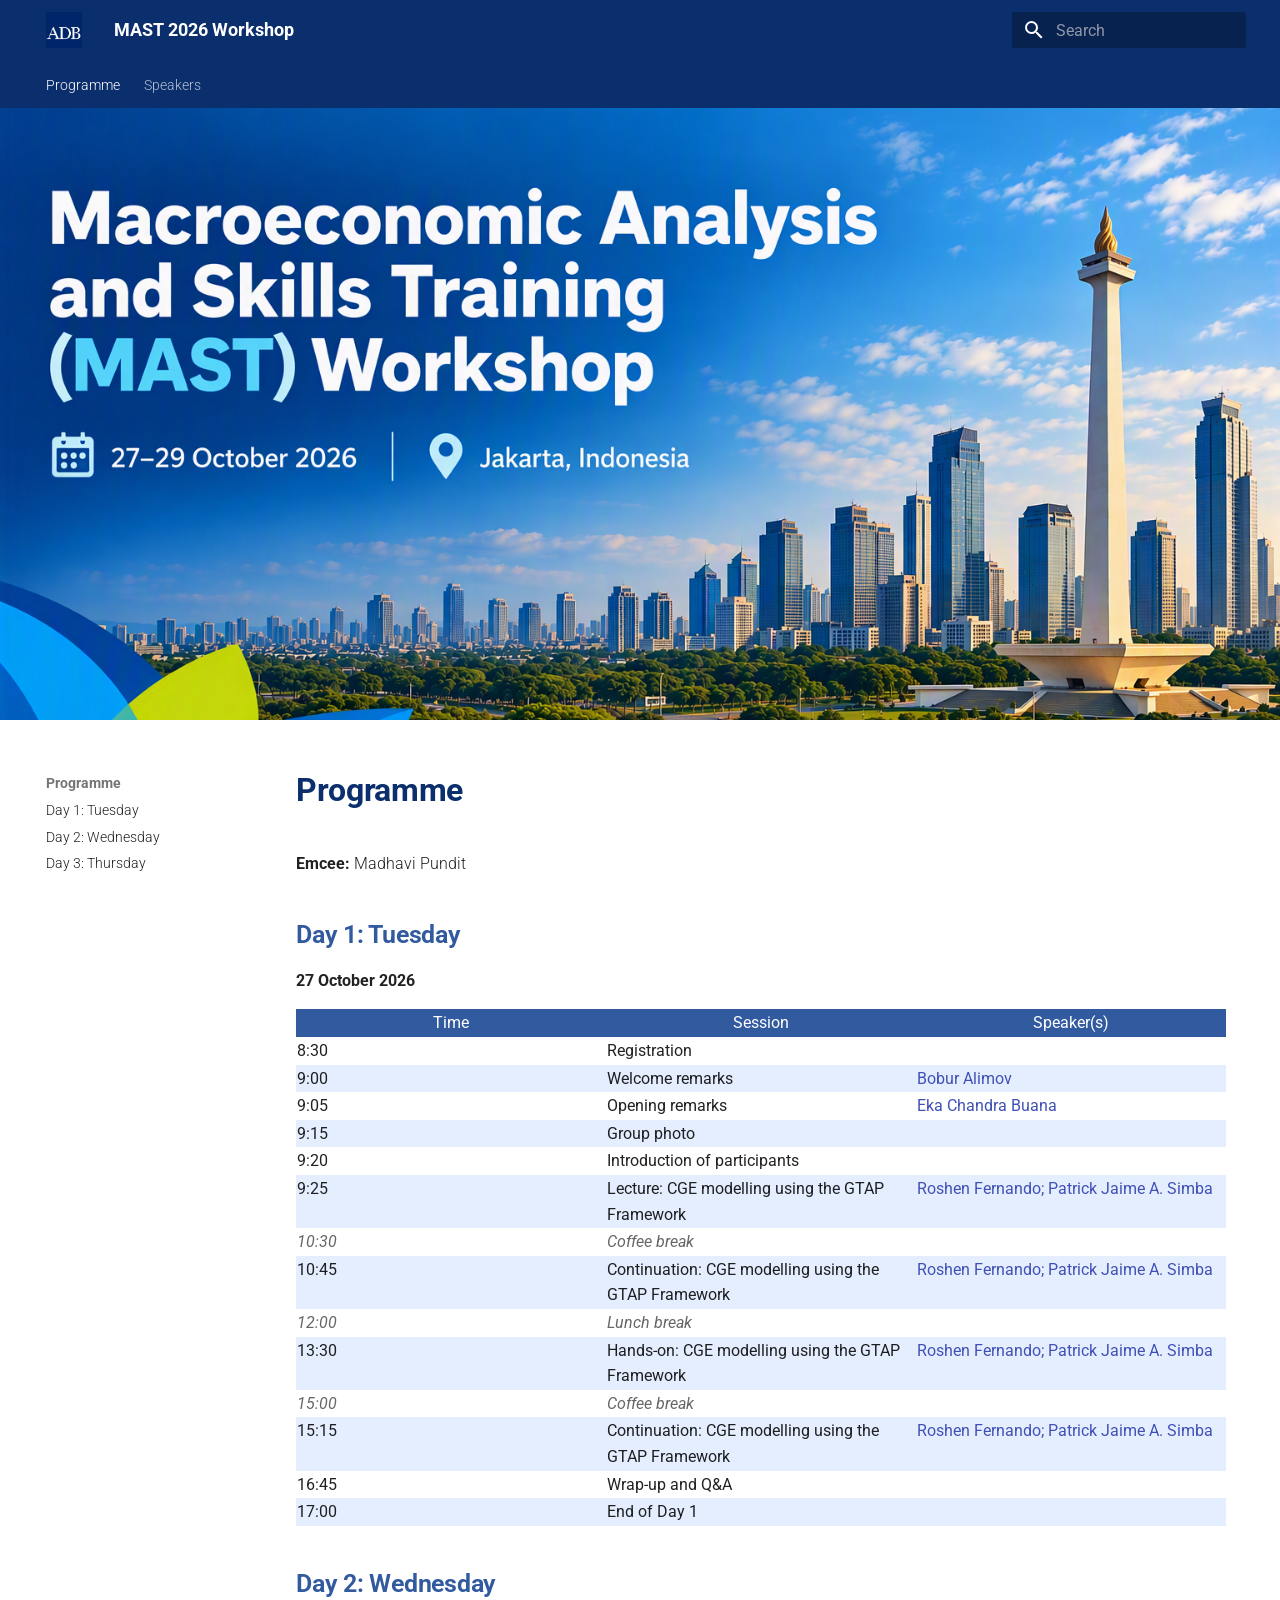
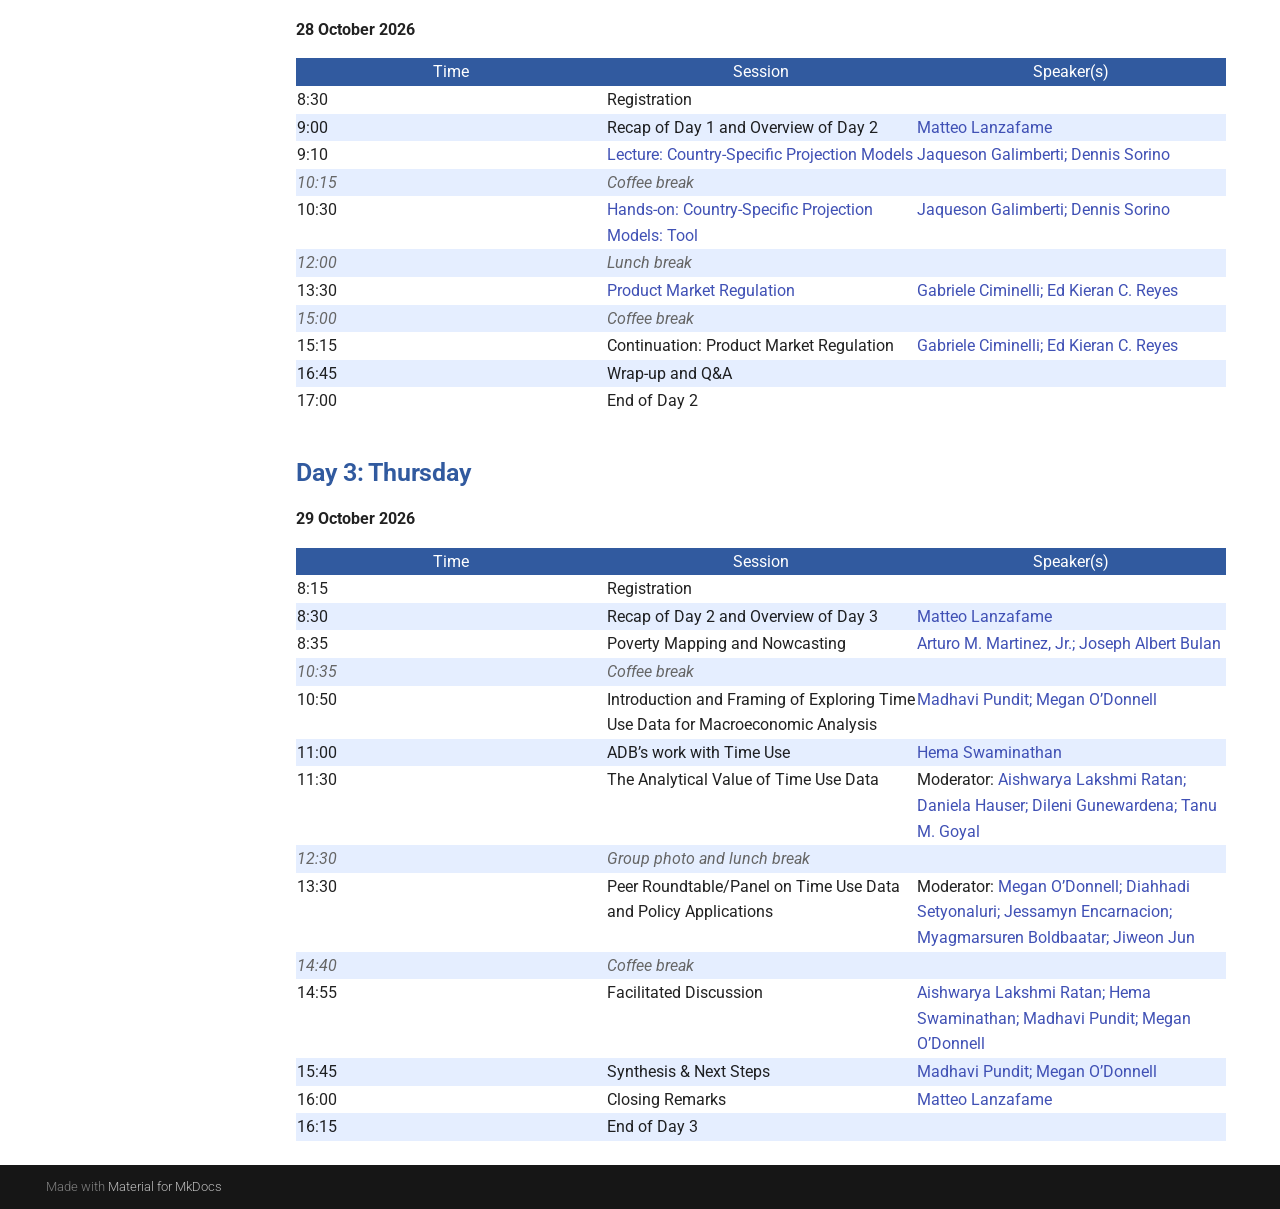
==== commit 8223999f: "Update index.html" ====
--- a/index.html
+++ b/index.html
@@ -520,7 +520,7 @@
 <tr class="break"><td>10:15</td><td>Coffee break</td><td></td></tr>
 <tr><td>10:30</td><td><a href="https://dsorino.github.io/CPM-tool-guide/index.html" target="_blank">Hands-on: Country-Specific Projection Models: Tool</td><td><a href="../MAST2026/speakers.html#jaqueson-galimberti">Jaqueson Galimberti; <a href="../MAST2026/speakers.html#dennis-sorino">Dennis Sorino</td></tr>
 <tr class="break"><td>12:00</td><td>Lunch break</td><td></td></tr>
-<tr><td>13:30</td><td><a href="../MAST2026/assets/materials/Day2-2_PRM.pdf" target="_blank">Product Market Regulation</td><td><a href="../MAST2026/speakers.html#gabriele-ciminelli">Gabriele Ciminelli; <a href="../MAST2026/speakers.html#ed-kieran-c-reyes">Ed Kieran C. Reyes</td></tr>
+<tr><td>13:30</td><td><a href="../MAST2026/assets/materials/Day2-2_PMR.pdf" target="_blank">Product Market Regulation</td><td><a href="../MAST2026/speakers.html#gabriele-ciminelli">Gabriele Ciminelli; <a href="../MAST2026/speakers.html#ed-kieran-c-reyes">Ed Kieran C. Reyes</td></tr>
 <tr class="break"><td>15:00</td><td>Coffee break</td><td></td></tr>
 <tr><td>15:15</td><td>Continuation: Product Market Regulation</td><td><a href="../MAST2026/speakers.html#gabriele-ciminelli">Gabriele Ciminelli; <a href="../MAST2026/speakers.html#ed-kieran-c-reyes">Ed Kieran C. Reyes</td></tr>
 <tr><td>16:45</td><td>Wrap-up and Q&A</td><td></td></tr>
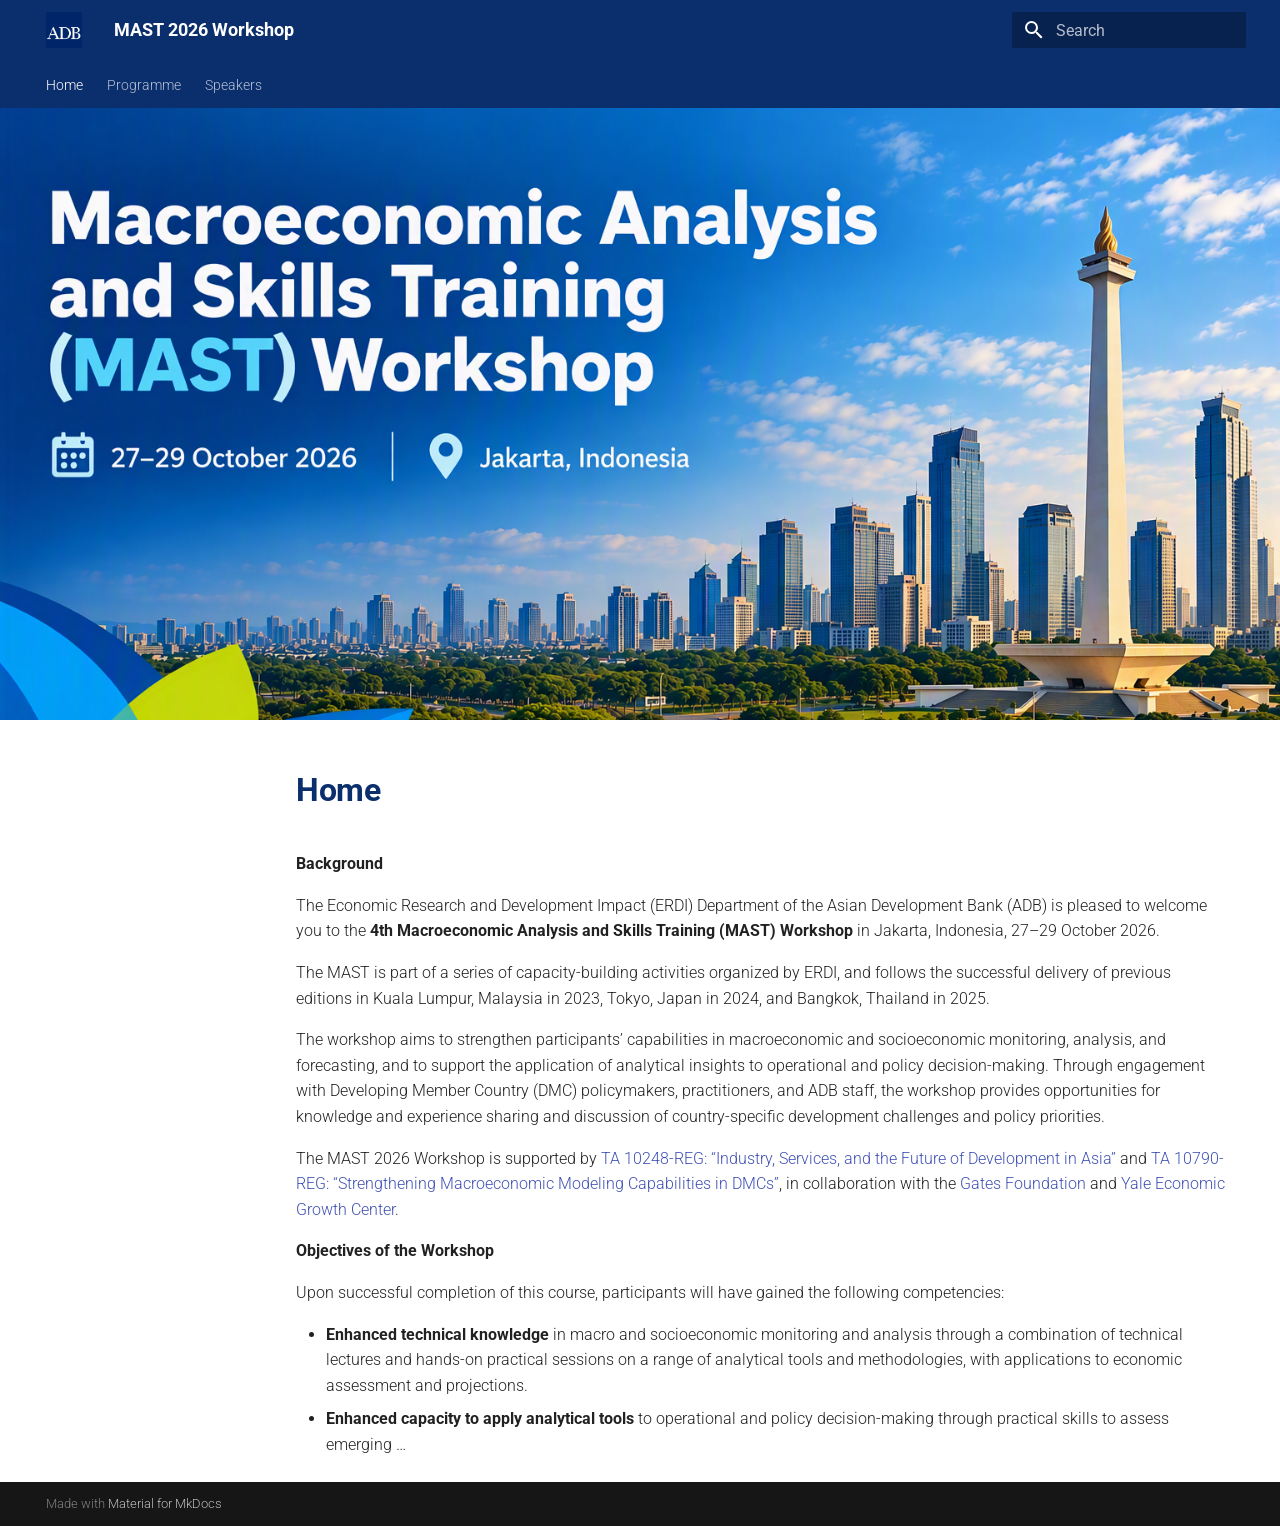
==== commit de8f497f: "Add files via upload" ====
--- a/index.html
+++ b/index.html
@@ -12,7 +12,7 @@
       
       
       
-        <link rel="next" href="speakers.html">
+        <link rel="next" href="programme.html">
       
       
         
@@ -96,11 +96,6 @@
     <label class="md-overlay" for="__drawer"></label>
     <div data-md-component="skip">
       
-        
-        <a href="#programme" class="md-skip">
-          Skip to content
-        </a>
-      
     </div>
     <div data-md-component="announce">
       
@@ -132,7 +127,7 @@
         <div class="md-header__topic" data-md-component="header-topic">
           <span class="md-ellipsis">
             
-              Programme
+              Home
             
           </span>
         </div>
@@ -207,6 +202,25 @@
   
     
   
+  Home
+
+      </a>
+    </li>
+  
+
+      
+        
+  
+  
+  
+  
+    <li class="md-tabs__item">
+      <a href="programme.html" class="md-tabs__link">
+        
+  
+  
+    
+  
   Programme
 
       </a>
@@ -291,16 +305,42 @@
       <input class="md-nav__toggle md-toggle" type="checkbox" id="__toc">
       
       
-        
-      
-      
-        <label class="md-nav__link md-nav__link--active" for="__toc">
-          
+      
+      <a href="index.html" class="md-nav__link md-nav__link--active">
+        
   
   
   <span class="md-ellipsis">
     
   
+    Home
+  
+
+    
+  </span>
+  
+  
+
+      </a>
+      
+    </li>
+  
+
+    
+      
+      
+  
+  
+  
+  
+    <li class="md-nav__item">
+      <a href="programme.html" class="md-nav__link">
+        
+  
+  
+  <span class="md-ellipsis">
+    
+  
     Programme
   
 
@@ -309,78 +349,7 @@
   
   
 
-          <span class="md-nav__icon md-icon"></span>
-        </label>
-      
-      <a href="index.html" class="md-nav__link md-nav__link--active">
-        
-  
-  
-  <span class="md-ellipsis">
-    
-  
-    Programme
-  
-
-    
-  </span>
-  
-  
-
-      </a>
-      
-        
-
-<nav class="md-nav md-nav--secondary" aria-label="Programme">
-  
-  
-  
-    
-  
-  
-    <label class="md-nav__title" for="__toc">
-      <span class="md-nav__icon md-icon"></span>
-      Programme
-    </label>
-    <ul class="md-nav__list" data-md-component="toc" data-md-scrollfix>
-      
-        <li class="md-nav__item">
-  <a href="#day-1-tuesday" class="md-nav__link">
-    <span class="md-ellipsis">
-      
-        Day 1: Tuesday
-      
-    </span>
-  </a>
-  
-</li>
-      
-        <li class="md-nav__item">
-  <a href="#day-2-wednesday" class="md-nav__link">
-    <span class="md-ellipsis">
-      
-        Day 2: Wednesday
-      
-    </span>
-  </a>
-  
-</li>
-      
-        <li class="md-nav__item">
-  <a href="#day-3-thursday" class="md-nav__link">
-    <span class="md-ellipsis">
-      
-        Day 3: Thursday
-      
-    </span>
-  </a>
-  
-</li>
-      
-    </ul>
-  
-</nav>
-      
+      </a>
     </li>
   
 
@@ -425,53 +394,10 @@
                   <div class="md-sidebar__inner">
                     
 
-<nav class="md-nav md-nav--secondary" aria-label="Programme">
-  
-  
-  
-    
-  
-  
-    <label class="md-nav__title" for="__toc">
-      <span class="md-nav__icon md-icon"></span>
-      Programme
-    </label>
-    <ul class="md-nav__list" data-md-component="toc" data-md-scrollfix>
-      
-        <li class="md-nav__item">
-  <a href="#day-1-tuesday" class="md-nav__link">
-    <span class="md-ellipsis">
-      
-        Day 1: Tuesday
-      
-    </span>
-  </a>
-  
-</li>
-      
-        <li class="md-nav__item">
-  <a href="#day-2-wednesday" class="md-nav__link">
-    <span class="md-ellipsis">
-      
-        Day 2: Wednesday
-      
-    </span>
-  </a>
-  
-</li>
-      
-        <li class="md-nav__item">
-  <a href="#day-3-thursday" class="md-nav__link">
-    <span class="md-ellipsis">
-      
-        Day 3: Thursday
-      
-    </span>
-  </a>
-  
-</li>
-      
-    </ul>
+<nav class="md-nav md-nav--secondary" aria-label="Table of contents">
+  
+  
+  
   
 </nav>
                   </div>
@@ -488,64 +414,19 @@
 
 
 
-<h1 id="programme">Programme</h1>
-<p><strong>Emcee:</strong> Madhavi Pundit</p>
-<h2 id="day-1-tuesday">Day 1: Tuesday</h2>
-<p><strong>27 October 2026</strong></p>
-<table class="schedule">
-<thead><tr><th>Time</th><th>Session</th><th>Speaker(s)</th></tr></thead><tbody>
-<tr><td>8:30</td><td>Registration</td><td></td></tr>
-<tr><td>9:00</td><td>Welcome remarks</td><td><a href="../MAST2026/speakers.html#bobur-alimov">Bobur Alimov</td></tr>
-<tr><td>9:05</td><td>Opening remarks</td><td><a href="../MAST2026/speakers.html#eka-chandra-buana">Eka Chandra Buana</td></tr>
-<tr><td>9:15</td><td>Group photo</td><td></td></tr>
-<tr><td>9:20</td><td>Introduction of participants</td><td></td></tr>
-<tr><td>9:25</td><td>Lecture: CGE modelling using the GTAP Framework</td><td><a href="../MAST2026/speakers.html#roshen-fernando">Roshen Fernando; <a href="../MAST2026/speakers.html#patrick-jaime-a-simba">Patrick Jaime A. Simba</td></tr>
-<tr class="break"><td>10:30</td><td>Coffee break</td><td></td></tr>
-<tr><td>10:45</td><td>Continuation: CGE modelling using the GTAP Framework</td><td><a href="../MAST2026/speakers.html#roshen-fernando">Roshen Fernando; <a href="../MAST2026/speakers.html#patrick-jaime-a-simba">Patrick Jaime A. Simba</td></tr>
-<tr class="break"><td>12:00</td><td>Lunch break</td><td></td></tr>
-<tr><td>13:30</td><td>Hands-on: CGE modelling using the GTAP Framework</td><td><a href="../MAST2026/speakers.html#roshen-fernando">Roshen Fernando; <a href="../MAST2026/speakers.html#patrick-jaime-a-simba">Patrick Jaime A. Simba</td></tr>
-<tr class="break"><td>15:00</td><td>Coffee break</td><td></td></tr>
-<tr><td>15:15</td><td>Continuation: CGE modelling using the GTAP Framework</td><td><a href="../MAST2026/speakers.html#roshen-fernando">Roshen Fernando; <a href="../MAST2026/speakers.html#patrick-jaime-a-simba">Patrick Jaime A. Simba</td></tr>
-<tr><td>16:45</td><td>Wrap-up and Q&A</td><td></td></tr>
-<tr><td>17:00</td><td>End of Day 1</td><td></td></tr>
-</tbody></table>
-
-<h2 id="day-2-wednesday">Day 2: Wednesday</h2>
-<p><strong>28 October 2026</strong></p>
-<table class="schedule">
-<thead><tr><th>Time</th><th>Session</th><th>Speaker(s)</th></tr></thead><tbody>
-<tr><td>8:30</td><td>Registration</td><td></td></tr>
-<tr><td>9:00</td><td>Recap of Day 1 and Overview of Day 2</td><td><a href="../MAST2026/speakers.html#matteo-lanzafame">Matteo Lanzafame</td></tr>
-<tr><td>9:10</td><td><a href="../MAST2026/assets/materials/Day2-1_CPM Theory.pdf" target="_blank">Lecture: Country-Specific Projection Models</td><td><a href="../MAST2026/speakers.html#jaqueson-galimberti">Jaqueson Galimberti; <a href="../MAST2026/speakers.html#dennis-sorino">Dennis Sorino</td></tr>
-<tr class="break"><td>10:15</td><td>Coffee break</td><td></td></tr>
-<tr><td>10:30</td><td><a href="https://dsorino.github.io/CPM-tool-guide/index.html" target="_blank">Hands-on: Country-Specific Projection Models: Tool</td><td><a href="../MAST2026/speakers.html#jaqueson-galimberti">Jaqueson Galimberti; <a href="../MAST2026/speakers.html#dennis-sorino">Dennis Sorino</td></tr>
-<tr class="break"><td>12:00</td><td>Lunch break</td><td></td></tr>
-<tr><td>13:30</td><td><a href="../MAST2026/assets/materials/Day2-2_PMR.pdf" target="_blank">Product Market Regulation</td><td><a href="../MAST2026/speakers.html#gabriele-ciminelli">Gabriele Ciminelli; <a href="../MAST2026/speakers.html#ed-kieran-c-reyes">Ed Kieran C. Reyes</td></tr>
-<tr class="break"><td>15:00</td><td>Coffee break</td><td></td></tr>
-<tr><td>15:15</td><td>Continuation: Product Market Regulation</td><td><a href="../MAST2026/speakers.html#gabriele-ciminelli">Gabriele Ciminelli; <a href="../MAST2026/speakers.html#ed-kieran-c-reyes">Ed Kieran C. Reyes</td></tr>
-<tr><td>16:45</td><td>Wrap-up and Q&A</td><td></td></tr>
-<tr><td>17:00</td><td>End of Day 2</td><td></td></tr>
-</tbody></table>
-
-<h2 id="day-3-thursday">Day 3: Thursday</h2>
-<p><strong>29 October 2026</strong></p>
-<table class="schedule">
-<thead><tr><th>Time</th><th>Session</th><th>Speaker(s)</th></tr></thead><tbody>
-<tr><td>8:15</td><td>Registration</td><td></td></tr>
-<tr><td>8:30</td><td>Recap of Day 2 and Overview of Day 3</td><td><a href="../MAST2026/speakers.html#matteo-lanzafame">Matteo Lanzafame</td></tr>
-<tr><td>8:35</td><td>Poverty Mapping and Nowcasting</td><td><a href="../MAST2026/speakers.html#arturo-m-martinez-jr">Arturo M. Martinez, Jr.; <a href="../MAST2026/speakers.html#joseph-albert-bulan">Joseph Albert Bulan</td></tr>
-<tr class="break"><td>10:35</td><td>Coffee break</td><td></td></tr>
-<tr><td>10:50</td><td>Introduction and Framing of Exploring Time Use Data for Macroeconomic Analysis</td><td><a href="../MAST2026/speakers.html#madhavi-pundit">Madhavi Pundit; <a href="../MAST2026/speakers.html#megan-odonnell">Megan O’Donnell</td></tr>
-<tr><td>11:00</td><td>ADB’s work with Time Use</td><td><a href="../MAST2026/speakers.html#hema-swaminathan">Hema Swaminathan</td></tr>
-<tr><td>11:30</td><td>The Analytical Value of Time Use Data</td><td>Moderator: <a href="../MAST2026/speakers.html#aishwarya-lakshmi-ratan">Aishwarya Lakshmi Ratan; <a href="../MAST2026/speakers.html#daniela-hauser">Daniela Hauser; <a href="../MAST2026/speakers.html#dileni-gunewardena">Dileni Gunewardena; <a href="../MAST2026/speakers.html#tanu-m-goyal">Tanu M. Goyal</td></tr>
-<tr class="break"><td>12:30</td><td>Group photo and lunch break</td><td></td></tr>
-<tr><td>13:30</td><td>Peer Roundtable/Panel on Time Use Data and Policy Applications</td><td>Moderator: <a href="../MAST2026/speakers.html#megan-odonnell">Megan O’Donnell; <a href="../MAST2026/speakers.html#diahhadi-setyonaluri-ruri">Diahhadi Setyonaluri; <a href="../MAST2026/speakers.html#jessamyn-encarnacion">Jessamyn Encarnacion; <a href="../MAST2026/speakers.html#myagmarsuren-boldbaatar">Myagmarsuren Boldbaatar; <a href="../MAST2026/speakers.html#jiweon-jun">Jiweon Jun</td></tr>
-<tr class="break"><td>14:40</td><td>Coffee break</td><td></td></tr>
-<tr><td>14:55</td><td>Facilitated Discussion</td><td><a href="../MAST2026/speakers.html#aishwarya-lakshmi-ratan">Aishwarya Lakshmi Ratan; <a href="../MAST2026/speakers.html#hema-swaminathan">Hema Swaminathan; <a href="../MAST2026/speakers.html#madhavi-pundit">Madhavi Pundit; <a href="../MAST2026/speakers.html#megan-odonnell">Megan O’Donnell</td></tr>
-<tr><td>15:45</td><td>Synthesis & Next Steps</td><td><a href="../MAST2026/speakers.html#matteo-lanzafame"><a href="../MAST2026/speakers.html#madhavi-pundit">Madhavi Pundit; <a href="../MAST2026/speakers.html#megan-odonnell">Megan O’Donnell</td></tr>
-<tr><td>16:00</td><td>Closing Remarks</td><td><a href="../MAST2026/speakers.html#matteo-lanzafame">Matteo Lanzafame</td></tr>
-<tr><td>16:15</td><td>End of Day 3</td><td></td></tr>
-</tbody></table>
+  <h1>Home</h1>
+
+<p><strong>Background</strong></p>
+<p>The Economic Research and Development Impact (ERDI) Department of the Asian Development Bank (ADB) is pleased to welcome you to the <strong>4th Macroeconomic Analysis and Skills Training (MAST) Workshop</strong> in Jakarta, Indonesia, 27–29 October 2026.</p>
+<p>The MAST is part of a series of capacity-building activities organized by ERDI, and follows the successful delivery of previous editions in Kuala Lumpur, Malaysia in 2023, Tokyo, Japan in 2024, and Bangkok, Thailand in 2025.</p>
+<p>The workshop aims to strengthen participants’ capabilities in macroeconomic and socioeconomic monitoring, analysis, and forecasting, and to support the application of analytical insights to operational and policy decision-making. Through engagement with Developing Member Country (DMC) policymakers, practitioners, and ADB staff, the workshop provides opportunities for knowledge and experience sharing and discussion of country-specific development challenges and policy priorities.</p>
+<p>The MAST 2026 Workshop is supported by <a href="https://www.adb.org/projects/57069-001/main" target="_blank">TA 10248-REG: “Industry, Services, and the Future of Development in Asia”</a> and <a href="https://www.adb.org/projects/60150-001/main" target="_blank">TA 10790-REG: “Strengthening Macroeconomic Modeling Capabilities in DMCs”</a>, in collaboration with the <a href="https://www.gatesfoundation.org/" target="_blank">Gates Foundation</a> and <a href="https://egc.yale.edu/" target="_blank">Yale Economic Growth Center</a>.</p>
+<p><strong>Objectives of the Workshop</strong></p>
+<p>Upon successful completion of this course, participants will have gained the following competencies:</p>
+<ul>
+<li><strong>Enhanced technical knowledge</strong> in macro and socioeconomic monitoring and analysis through a combination of technical lectures and hands-on practical sessions on a range of analytical tools and methodologies, with applications to economic assessment and projections.</li>
+<li><strong>Enhanced capacity to apply analytical tools</strong> to operational and policy decision-making through practical skills to assess emerging …</li>
+</ul>
 
 
 
@@ -608,4 +489,4 @@
       
     
   </body>
-</html>
+</html>
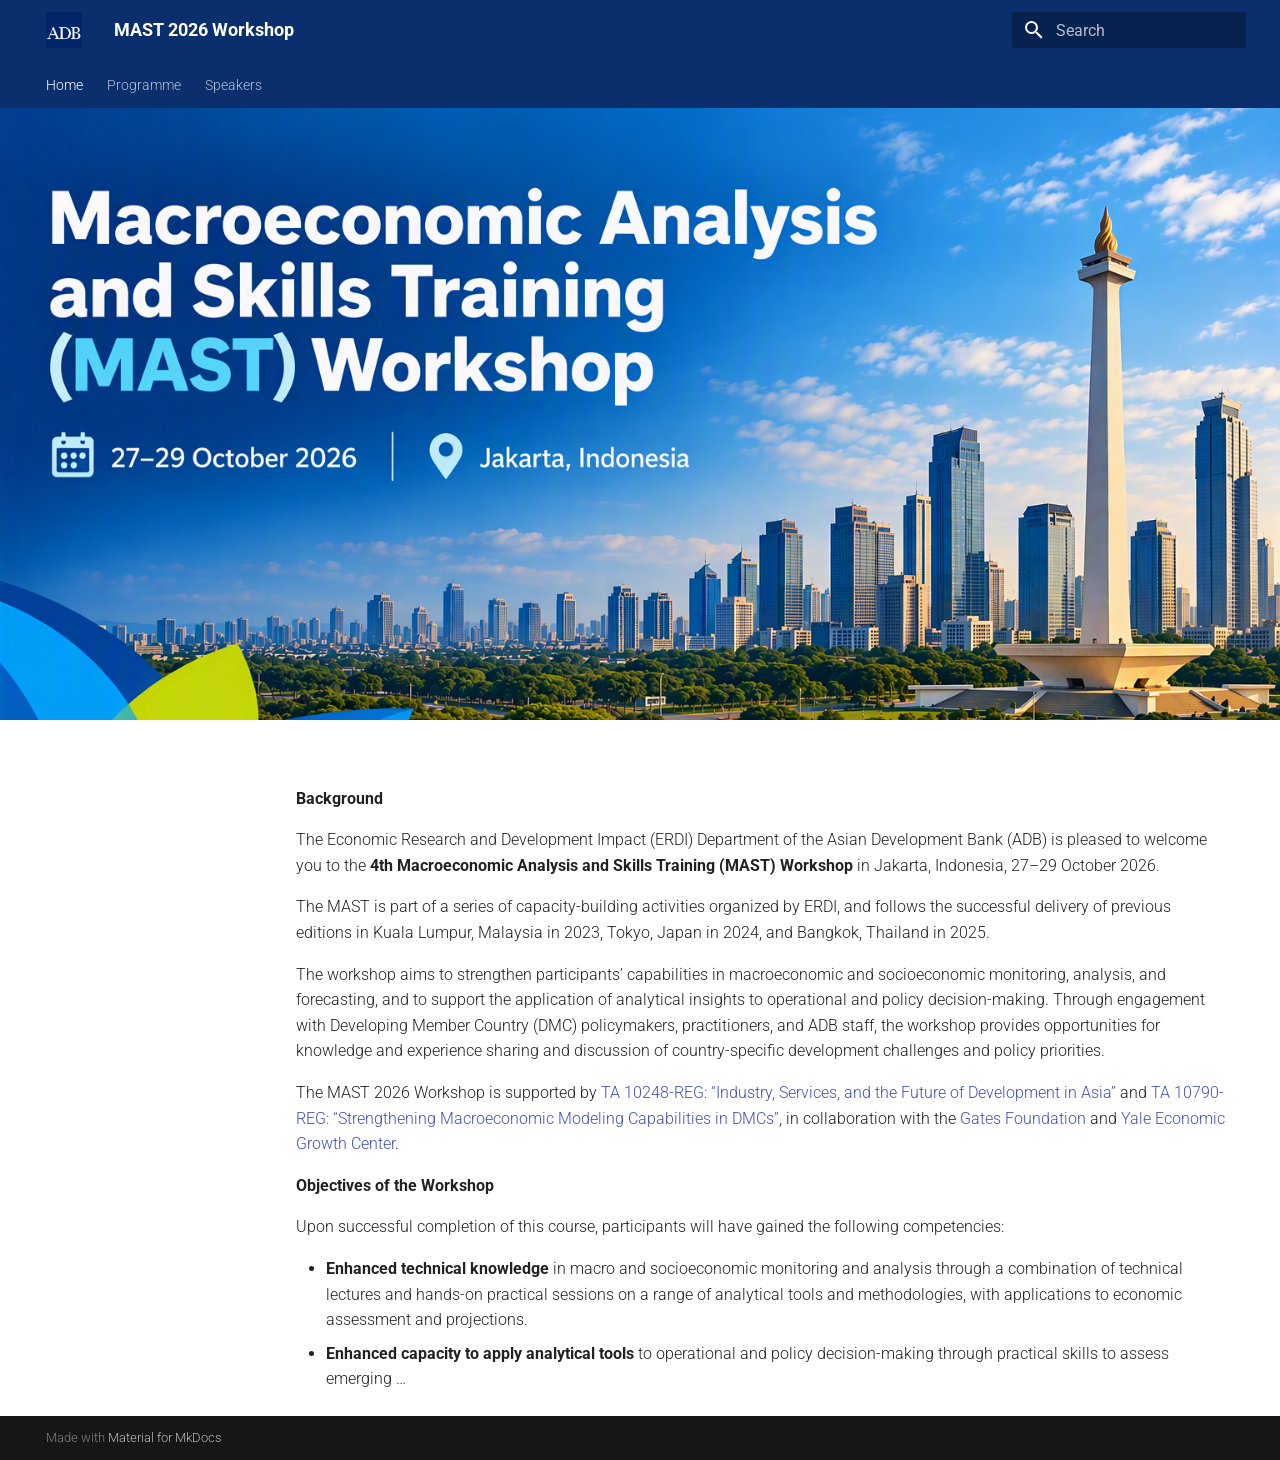
==== commit 2296dda5: "Update index.html" ====
--- a/index.html
+++ b/index.html
@@ -394,7 +394,7 @@
                   <div class="md-sidebar__inner">
                     
 
-<nav class="md-nav md-nav--secondary" aria-label="Table of contents">
+<nav class="md-nav md-nav--secondary" aria-label="Home">
   
   
   
@@ -414,7 +414,7 @@
 
 
 
-  <h1>Home</h1>
+ 
 
 <p><strong>Background</strong></p>
 <p>The Economic Research and Development Impact (ERDI) Department of the Asian Development Bank (ADB) is pleased to welcome you to the <strong>4th Macroeconomic Analysis and Skills Training (MAST) Workshop</strong> in Jakarta, Indonesia, 27–29 October 2026.</p>
@@ -489,4 +489,4 @@
       
     
   </body>
-</html>+</html>
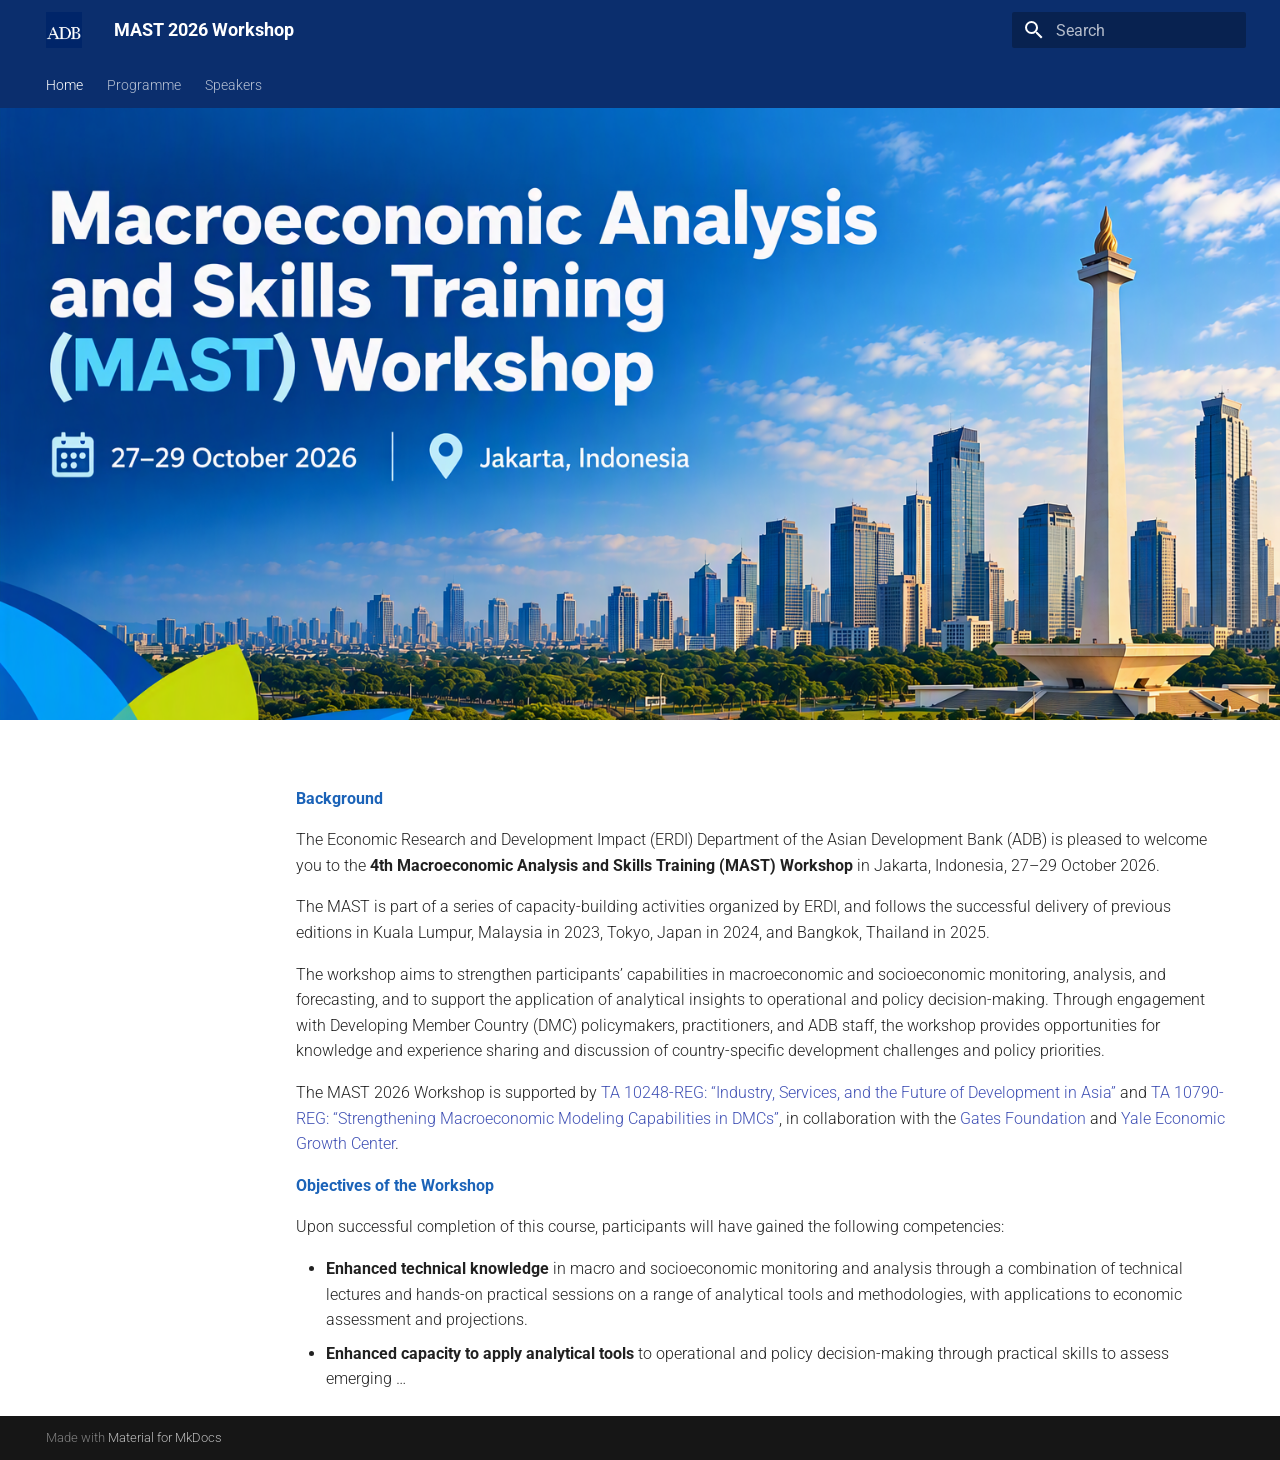
==== commit 31b1bd33: "Update index.html" ====
--- a/index.html
+++ b/index.html
@@ -416,12 +416,12 @@
 
  
 
-<p><strong>Background</strong></p>
+<p style="color: #1b63b8;font-weight:700"><strong>Background</strong></p>
 <p>The Economic Research and Development Impact (ERDI) Department of the Asian Development Bank (ADB) is pleased to welcome you to the <strong>4th Macroeconomic Analysis and Skills Training (MAST) Workshop</strong> in Jakarta, Indonesia, 27–29 October 2026.</p>
 <p>The MAST is part of a series of capacity-building activities organized by ERDI, and follows the successful delivery of previous editions in Kuala Lumpur, Malaysia in 2023, Tokyo, Japan in 2024, and Bangkok, Thailand in 2025.</p>
 <p>The workshop aims to strengthen participants’ capabilities in macroeconomic and socioeconomic monitoring, analysis, and forecasting, and to support the application of analytical insights to operational and policy decision-making. Through engagement with Developing Member Country (DMC) policymakers, practitioners, and ADB staff, the workshop provides opportunities for knowledge and experience sharing and discussion of country-specific development challenges and policy priorities.</p>
 <p>The MAST 2026 Workshop is supported by <a href="https://www.adb.org/projects/57069-001/main" target="_blank">TA 10248-REG: “Industry, Services, and the Future of Development in Asia”</a> and <a href="https://www.adb.org/projects/60150-001/main" target="_blank">TA 10790-REG: “Strengthening Macroeconomic Modeling Capabilities in DMCs”</a>, in collaboration with the <a href="https://www.gatesfoundation.org/" target="_blank">Gates Foundation</a> and <a href="https://egc.yale.edu/" target="_blank">Yale Economic Growth Center</a>.</p>
-<p><strong>Objectives of the Workshop</strong></p>
+<p style="color: #1b63b8;font-weight:700"><strong>Objectives of the Workshop</strong></p>
 <p>Upon successful completion of this course, participants will have gained the following competencies:</p>
 <ul>
 <li><strong>Enhanced technical knowledge</strong> in macro and socioeconomic monitoring and analysis through a combination of technical lectures and hands-on practical sessions on a range of analytical tools and methodologies, with applications to economic assessment and projections.</li>
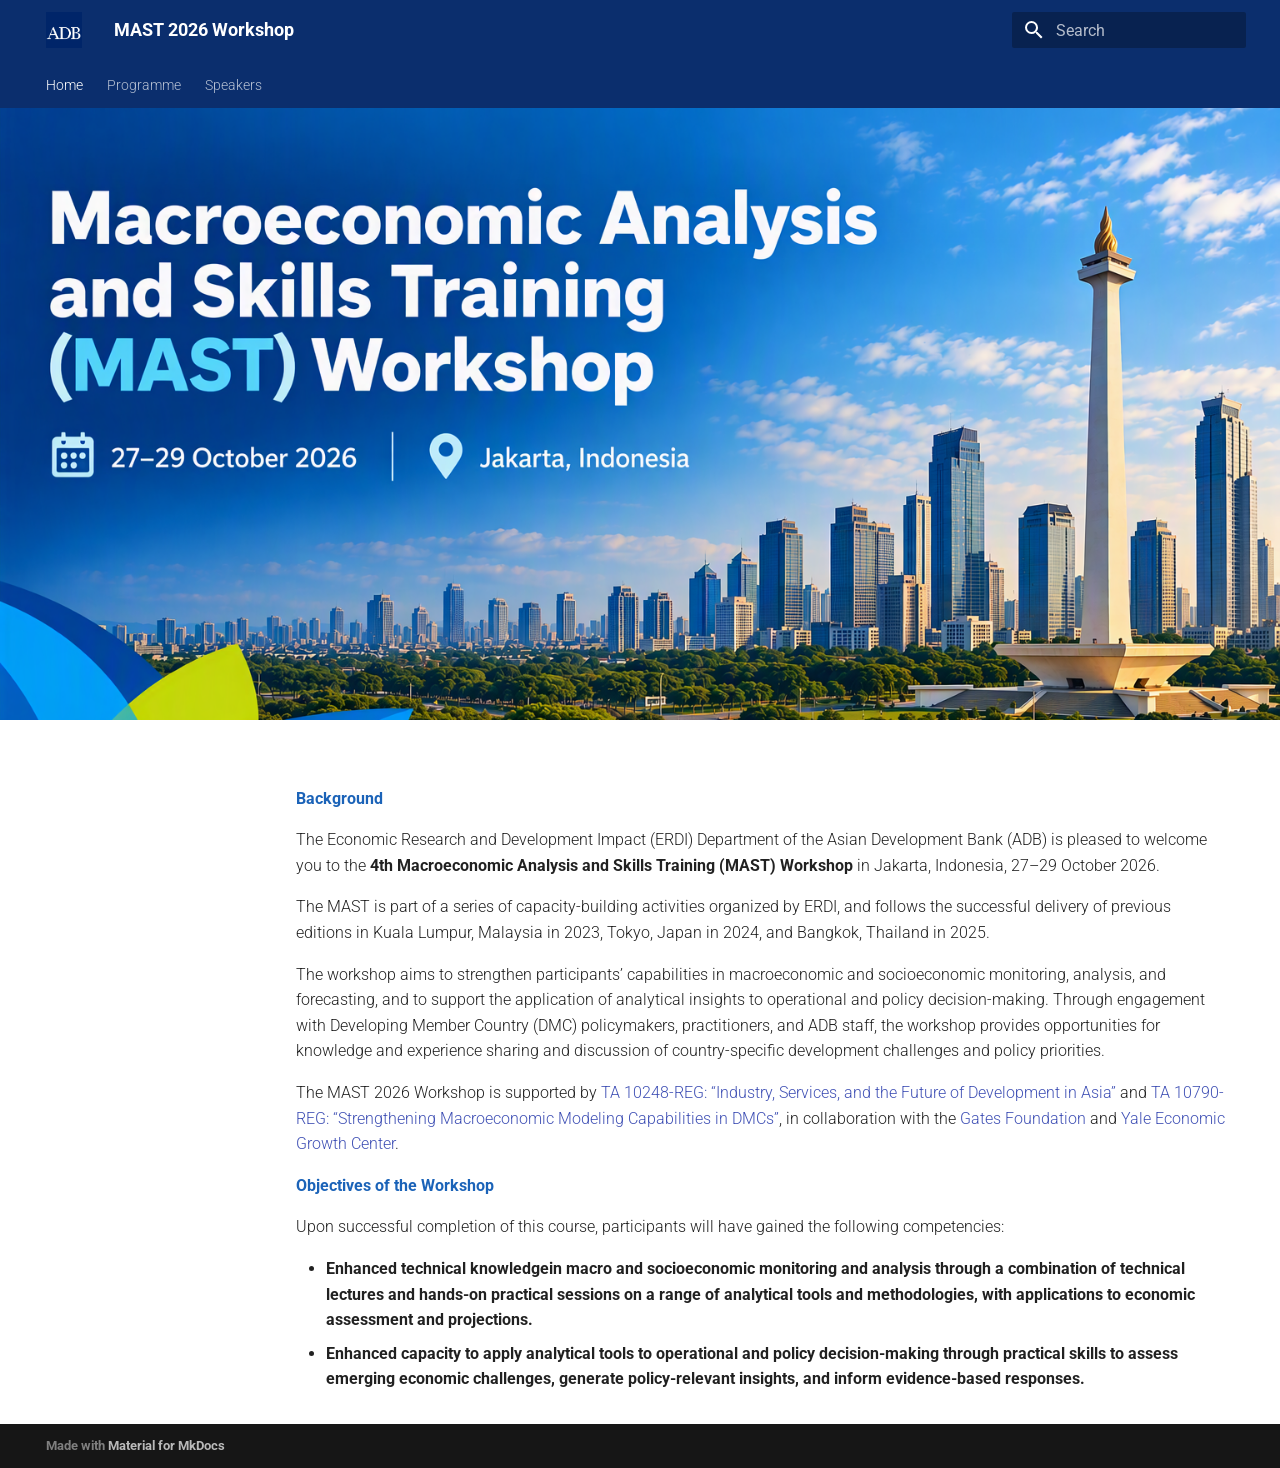
==== commit c6677a0d: "Update index.html" ====
--- a/index.html
+++ b/index.html
@@ -424,8 +424,8 @@
 <p style="color: #1b63b8;font-weight:700"><strong>Objectives of the Workshop</strong></p>
 <p>Upon successful completion of this course, participants will have gained the following competencies:</p>
 <ul>
-<li><strong>Enhanced technical knowledge</strong> in macro and socioeconomic monitoring and analysis through a combination of technical lectures and hands-on practical sessions on a range of analytical tools and methodologies, with applications to economic assessment and projections.</li>
-<li><strong>Enhanced capacity to apply analytical tools</strong> to operational and policy decision-making through practical skills to assess emerging …</li>
+<li><strong>Enhanced technical knowledgein macro and socioeconomic monitoring and analysis through a combination of technical lectures and hands-on practical sessions on a range of analytical tools and methodologies, with applications to economic assessment and projections.</li>
+<li><strong>Enhanced capacity to apply analytical tools to operational and policy decision-making through practical skills to assess emerging economic challenges, generate policy-relevant insights, and inform evidence-based responses.</li>
 </ul>
 
 
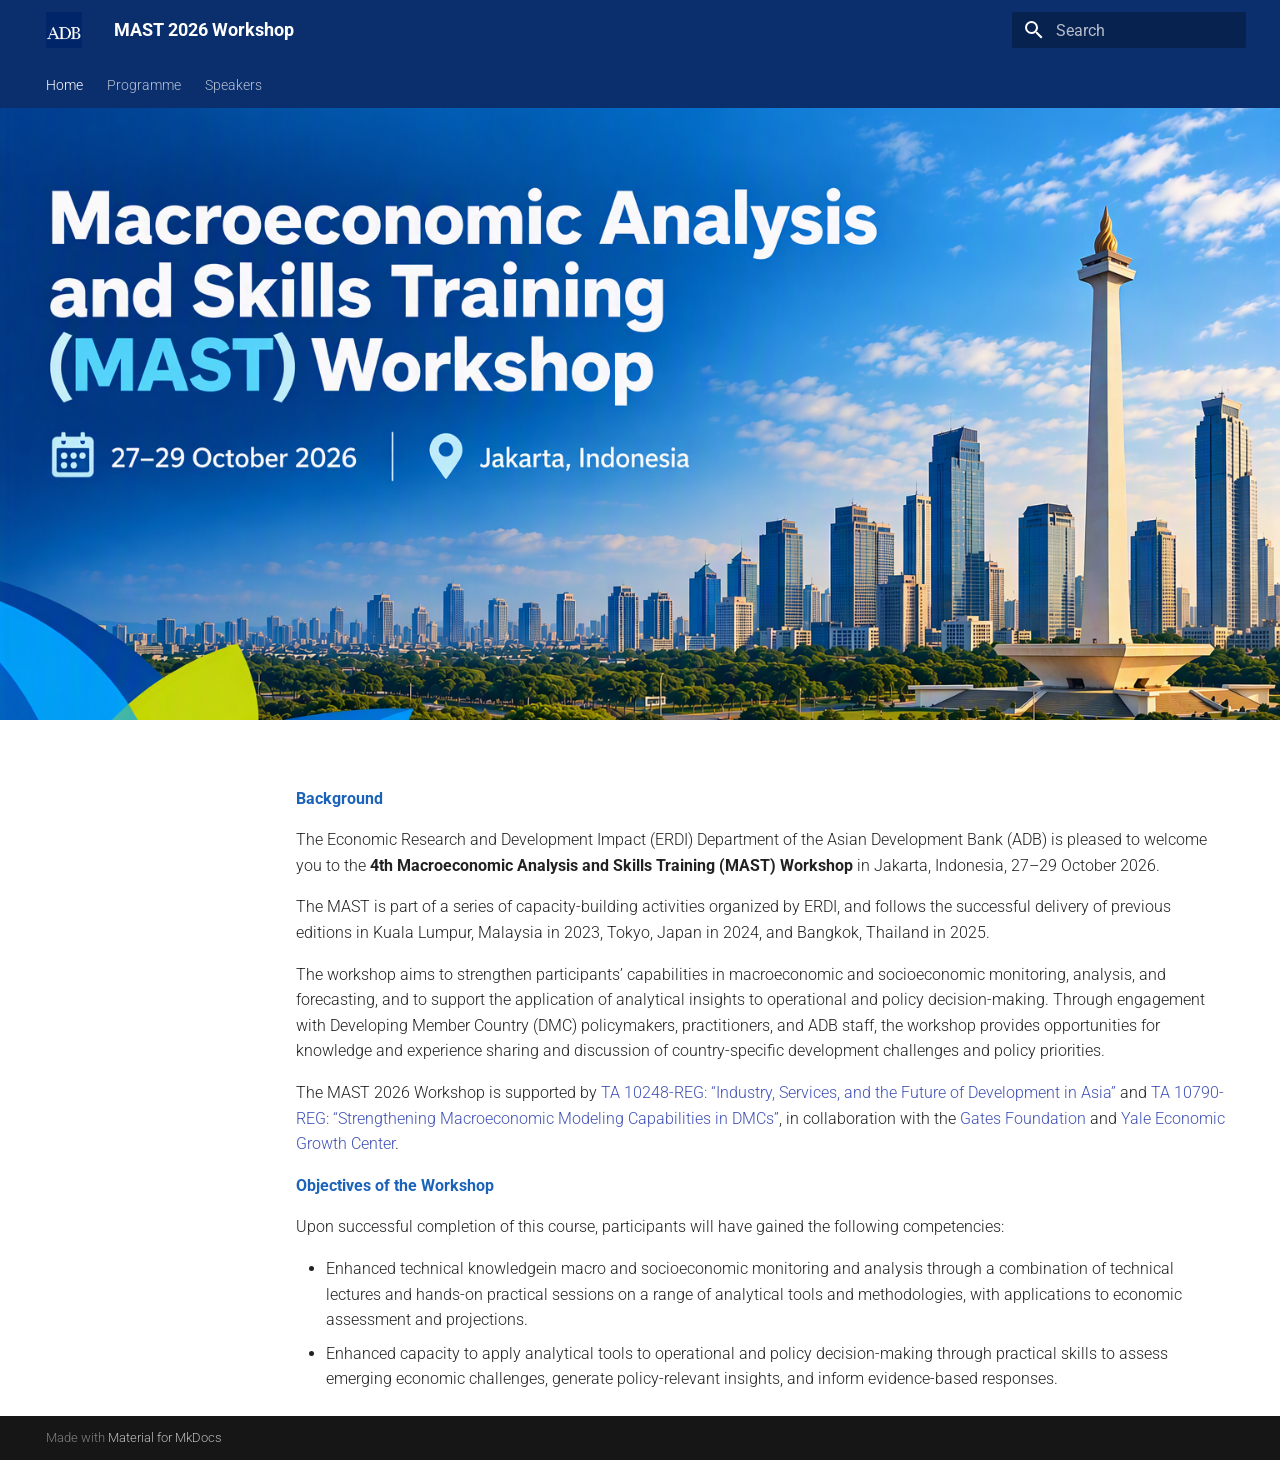
==== commit 431fb088: "Update index.html" ====
--- a/index.html
+++ b/index.html
@@ -424,8 +424,8 @@
 <p style="color: #1b63b8;font-weight:700"><strong>Objectives of the Workshop</strong></p>
 <p>Upon successful completion of this course, participants will have gained the following competencies:</p>
 <ul>
-<li><strong>Enhanced technical knowledgein macro and socioeconomic monitoring and analysis through a combination of technical lectures and hands-on practical sessions on a range of analytical tools and methodologies, with applications to economic assessment and projections.</li>
-<li><strong>Enhanced capacity to apply analytical tools to operational and policy decision-making through practical skills to assess emerging economic challenges, generate policy-relevant insights, and inform evidence-based responses.</li>
+<li>Enhanced technical knowledgein macro and socioeconomic monitoring and analysis through a combination of technical lectures and hands-on practical sessions on a range of analytical tools and methodologies, with applications to economic assessment and projections.</li>
+<li>Enhanced capacity to apply analytical tools to operational and policy decision-making through practical skills to assess emerging economic challenges, generate policy-relevant insights, and inform evidence-based responses.</li>
 </ul>
 
 
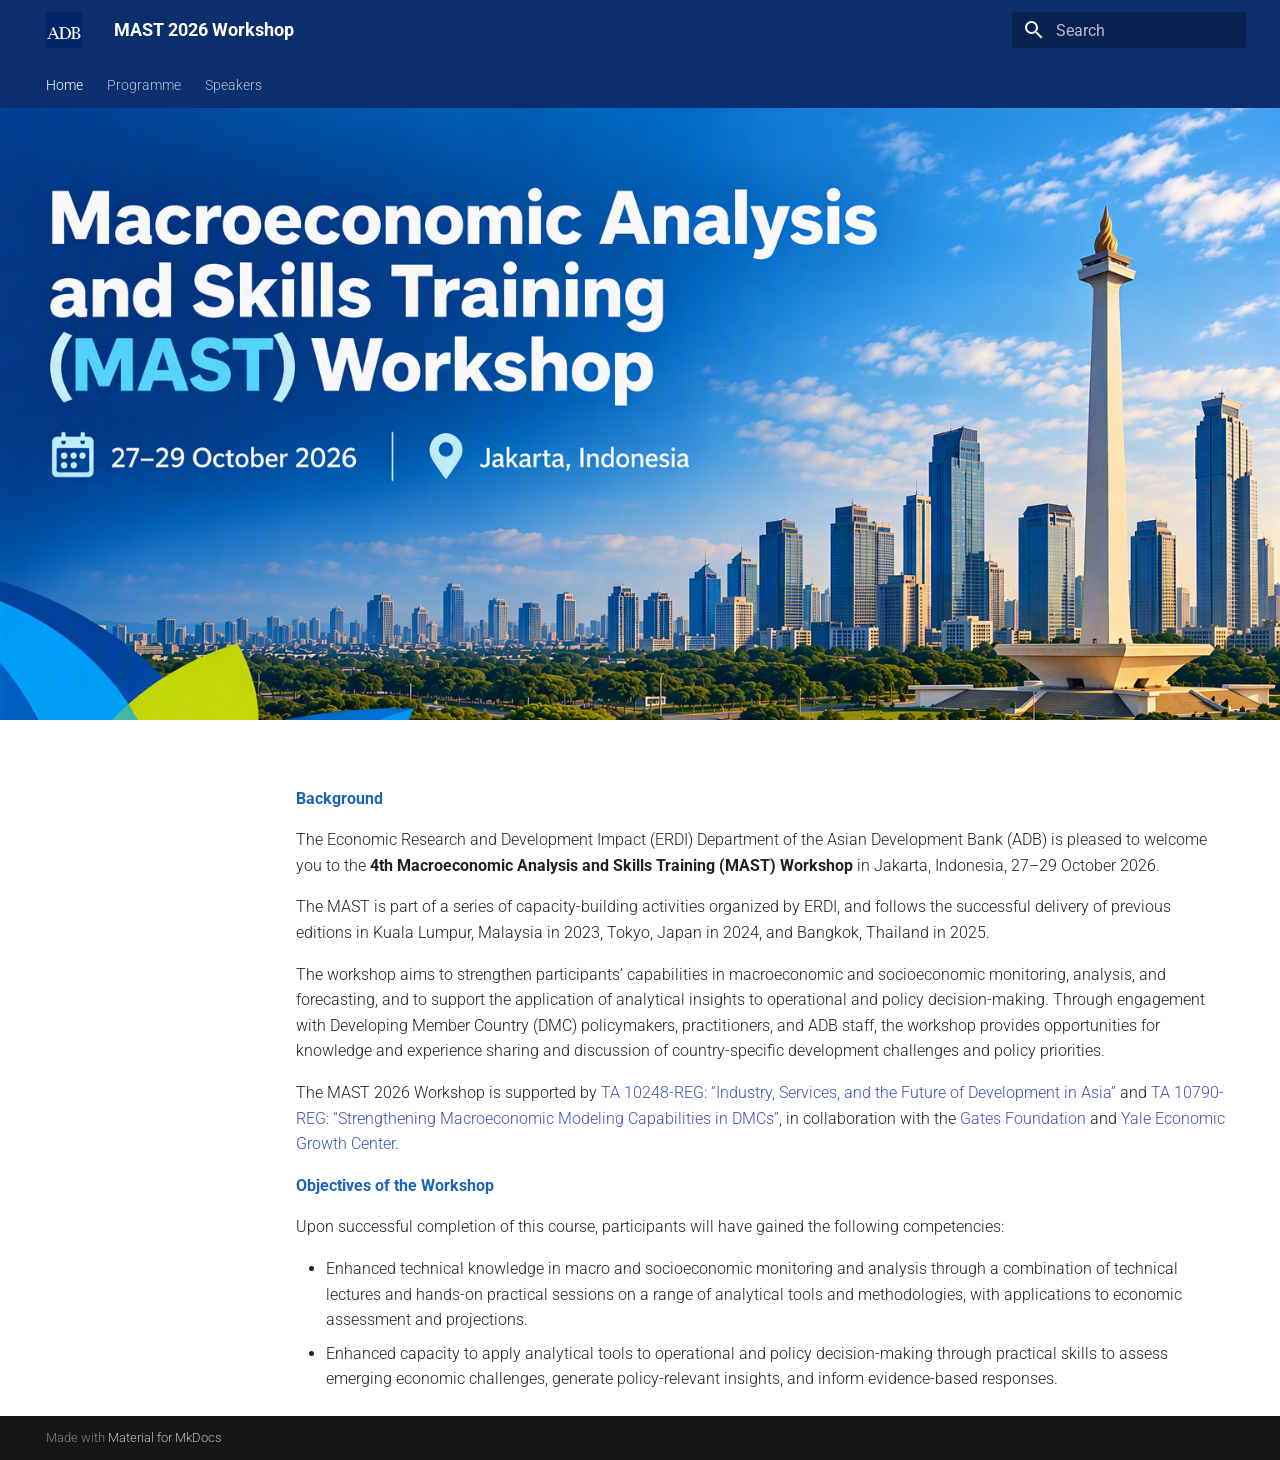
==== commit 1ac46628: "Update index.html" ====
--- a/index.html
+++ b/index.html
@@ -424,7 +424,7 @@
 <p style="color: #1b63b8;font-weight:700"><strong>Objectives of the Workshop</strong></p>
 <p>Upon successful completion of this course, participants will have gained the following competencies:</p>
 <ul>
-<li>Enhanced technical knowledgein macro and socioeconomic monitoring and analysis through a combination of technical lectures and hands-on practical sessions on a range of analytical tools and methodologies, with applications to economic assessment and projections.</li>
+<li>Enhanced technical knowledge in macro and socioeconomic monitoring and analysis through a combination of technical lectures and hands-on practical sessions on a range of analytical tools and methodologies, with applications to economic assessment and projections.</li>
 <li>Enhanced capacity to apply analytical tools to operational and policy decision-making through practical skills to assess emerging economic challenges, generate policy-relevant insights, and inform evidence-based responses.</li>
 </ul>
 
